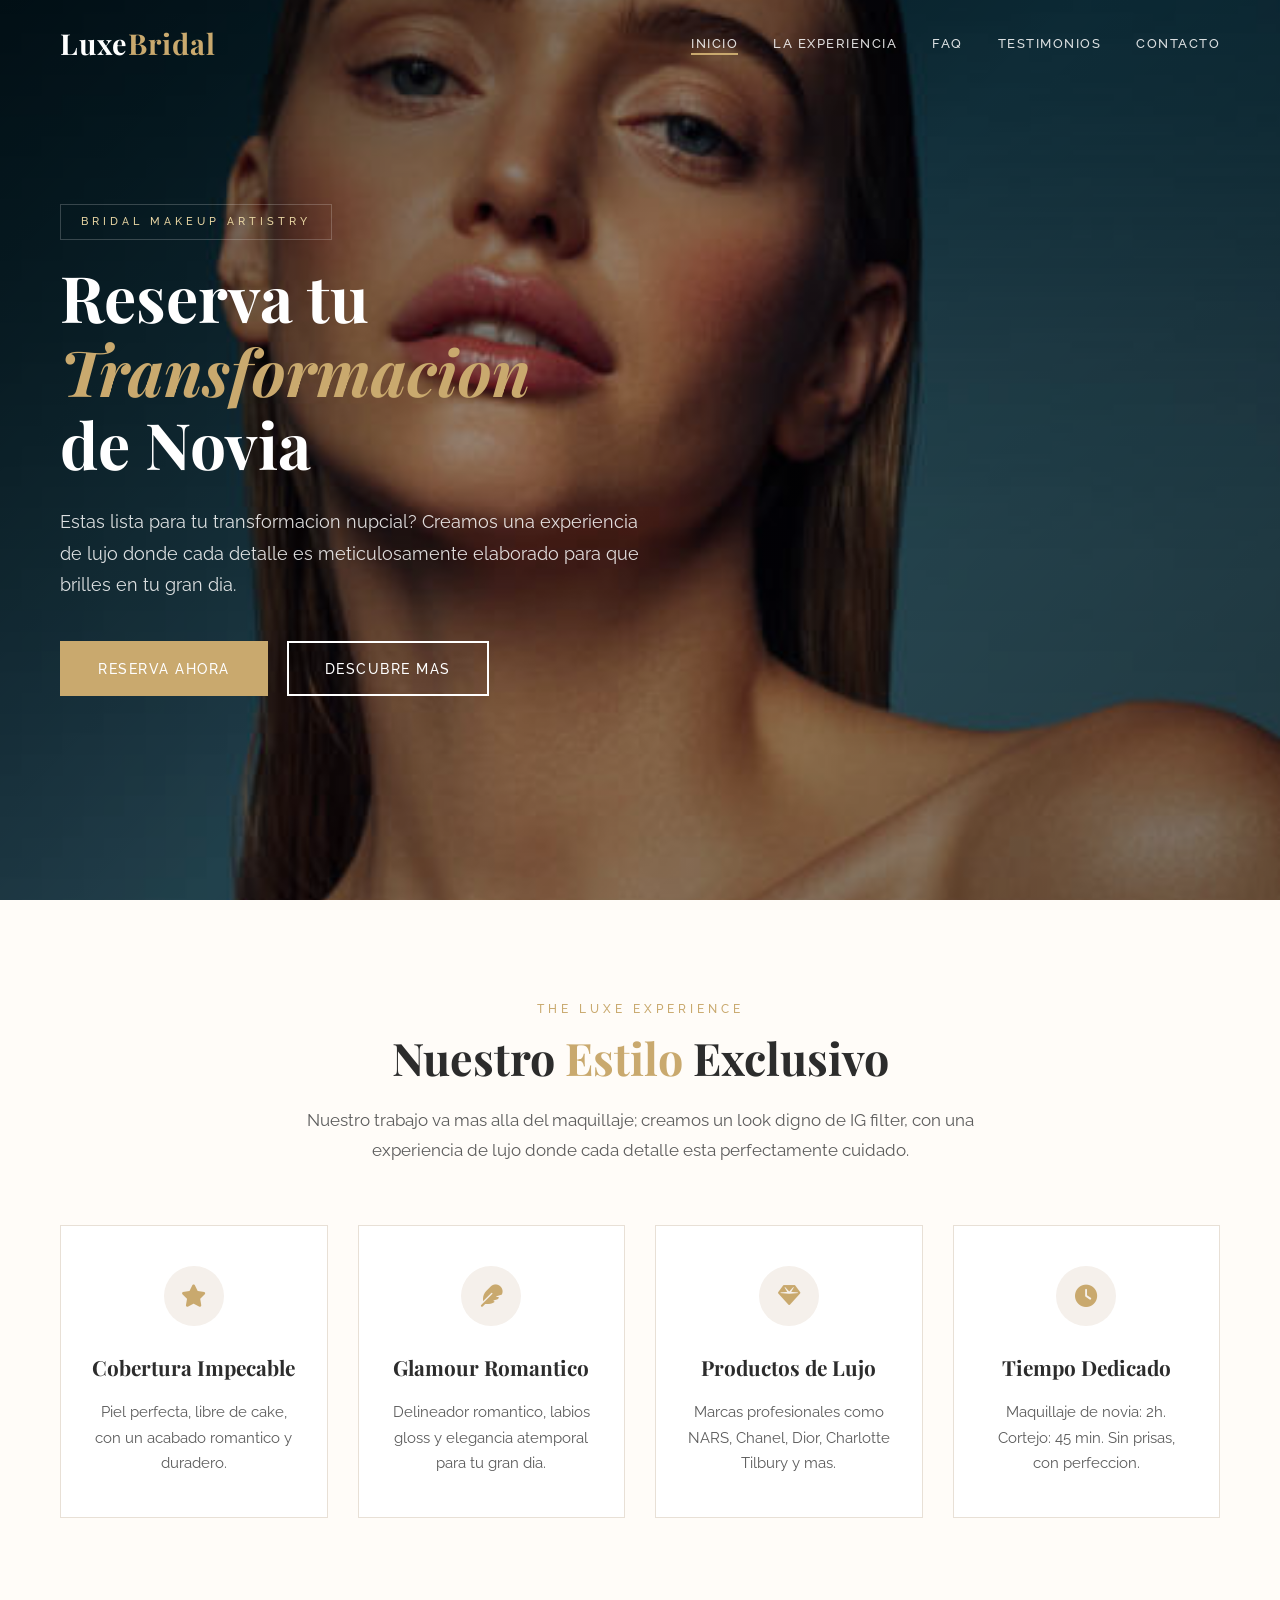
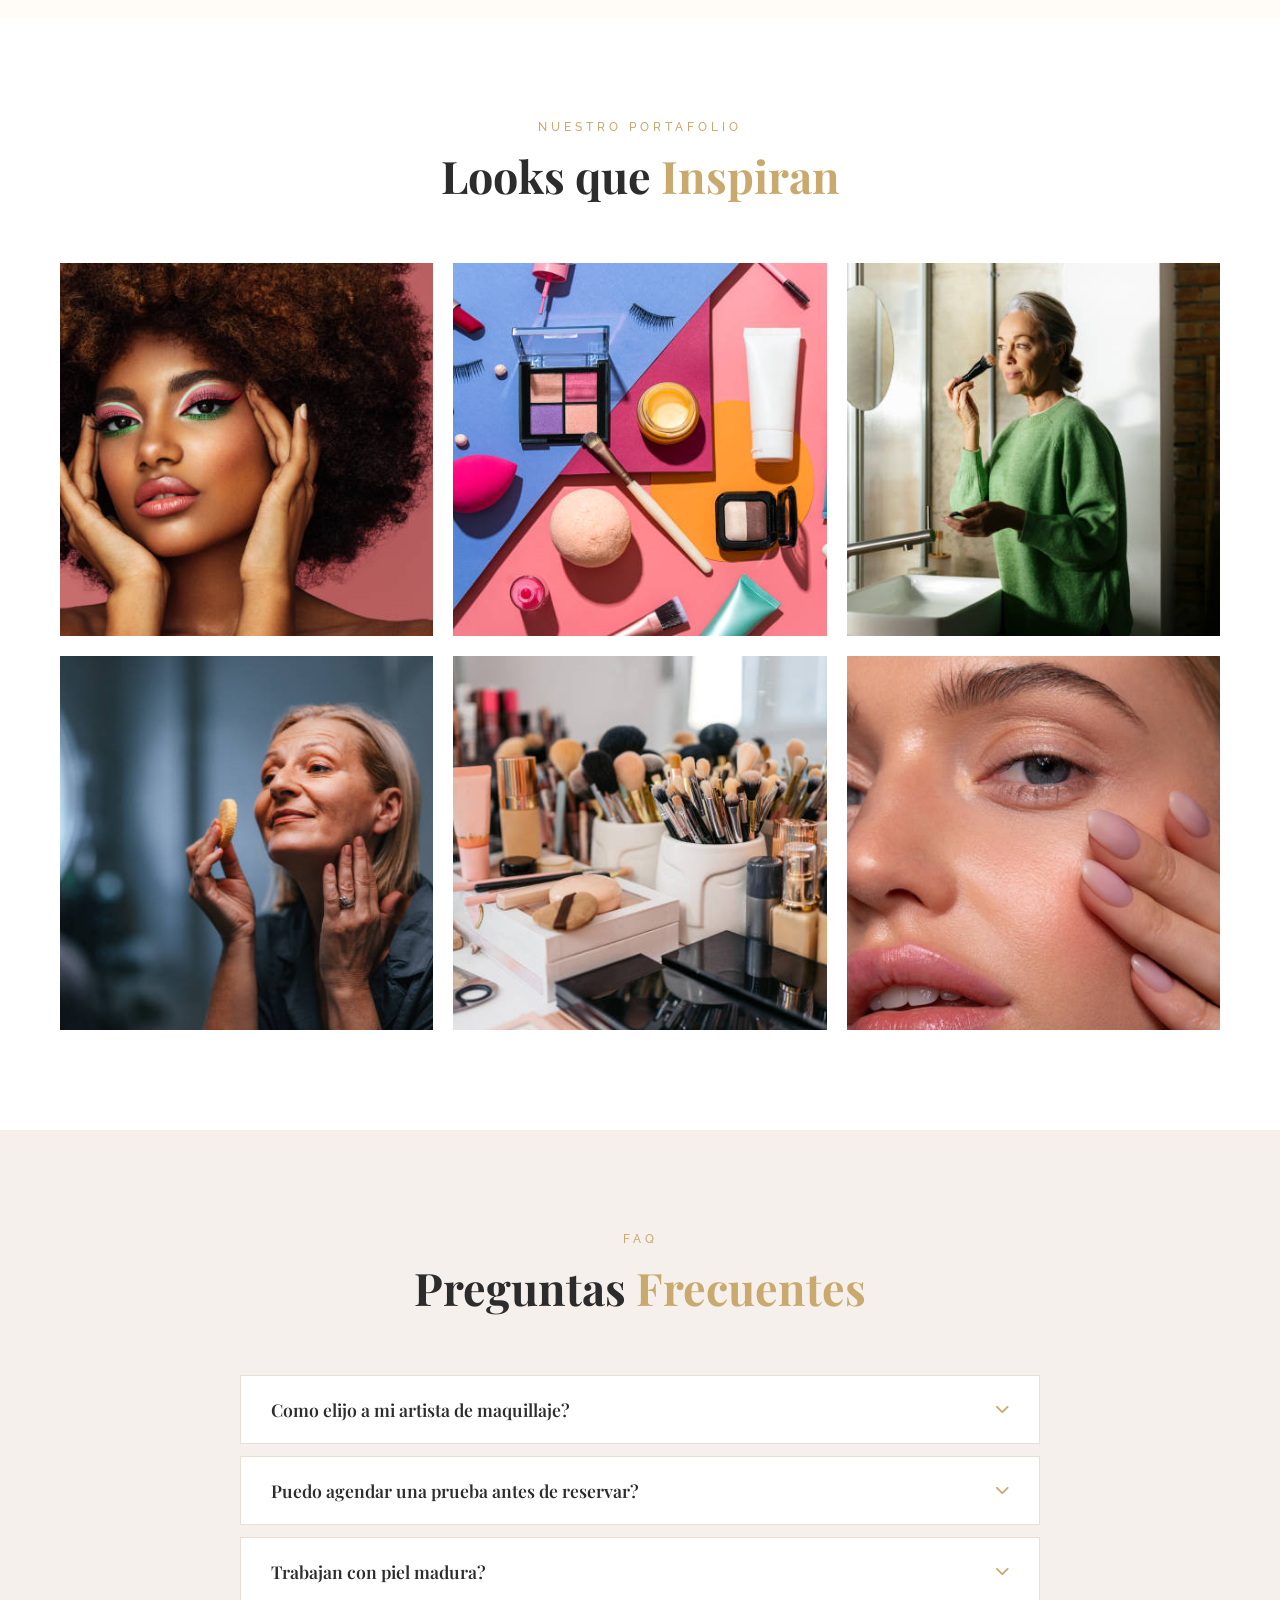
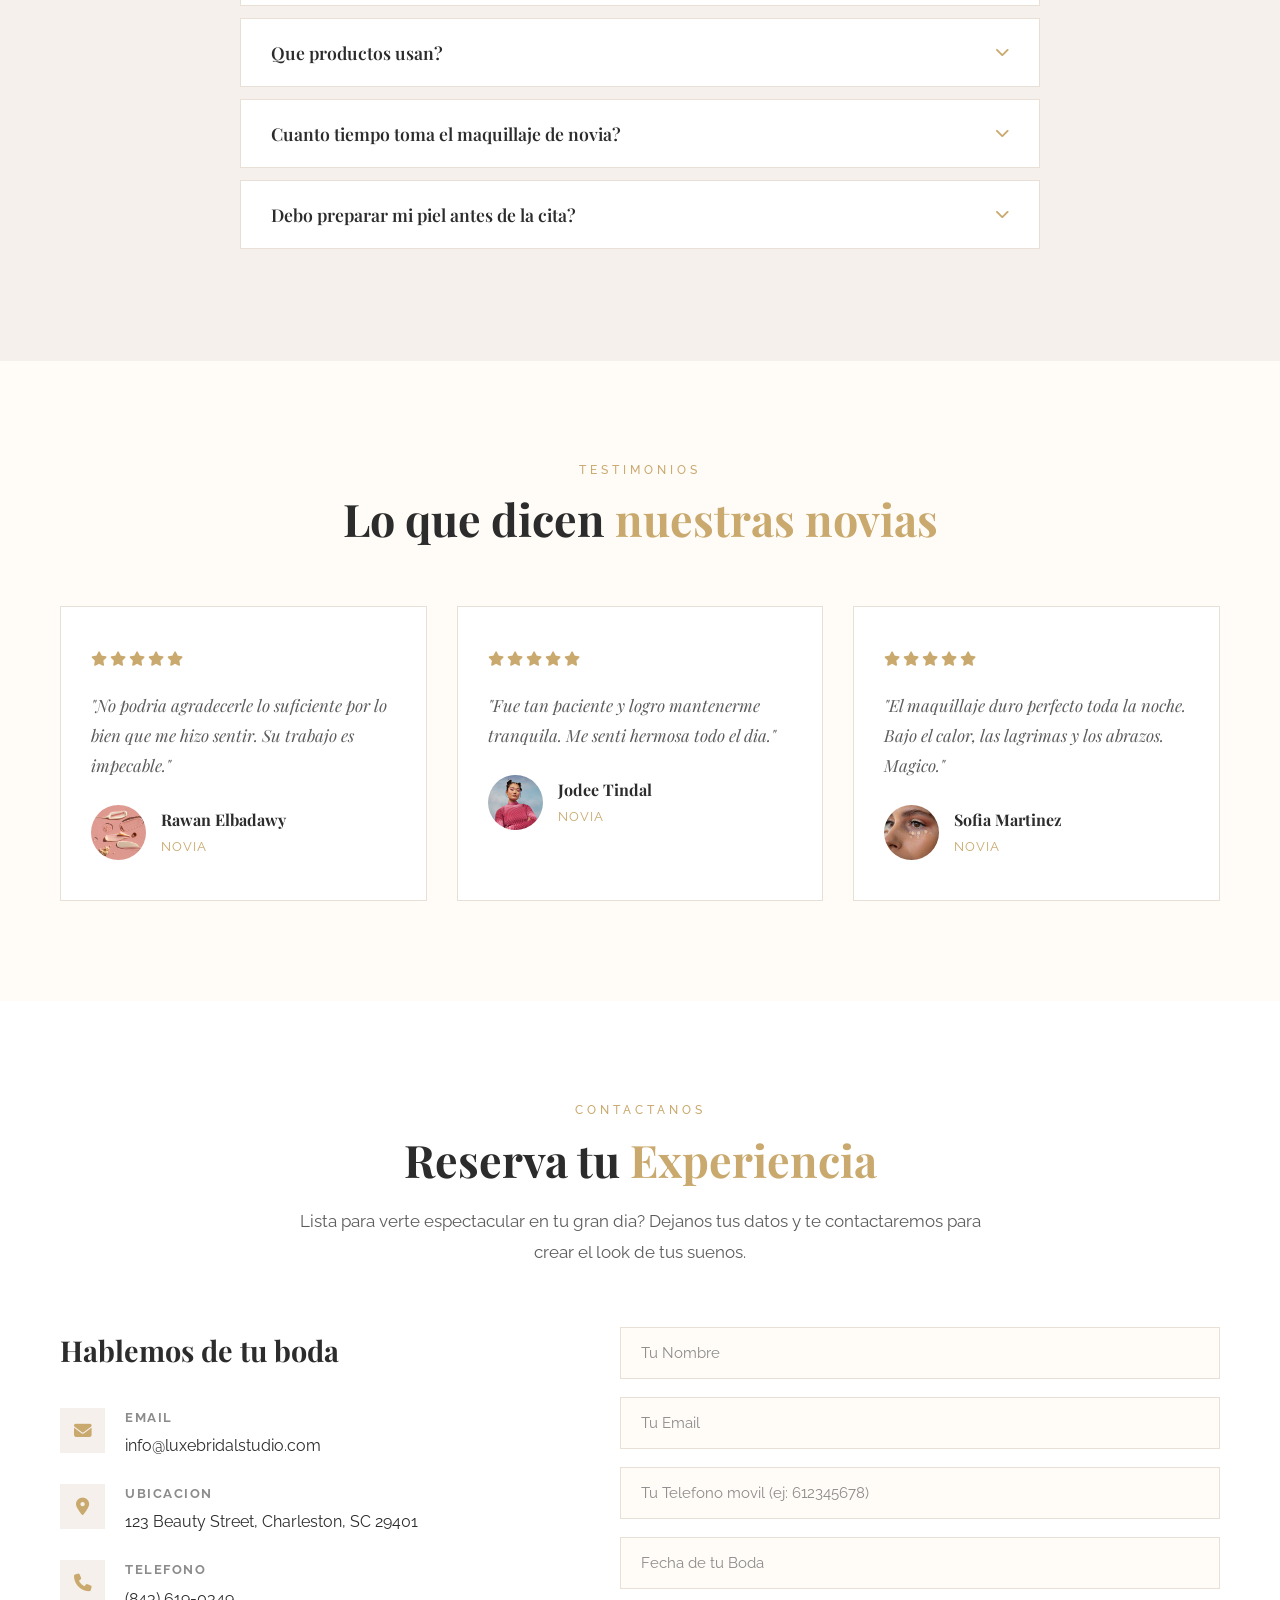
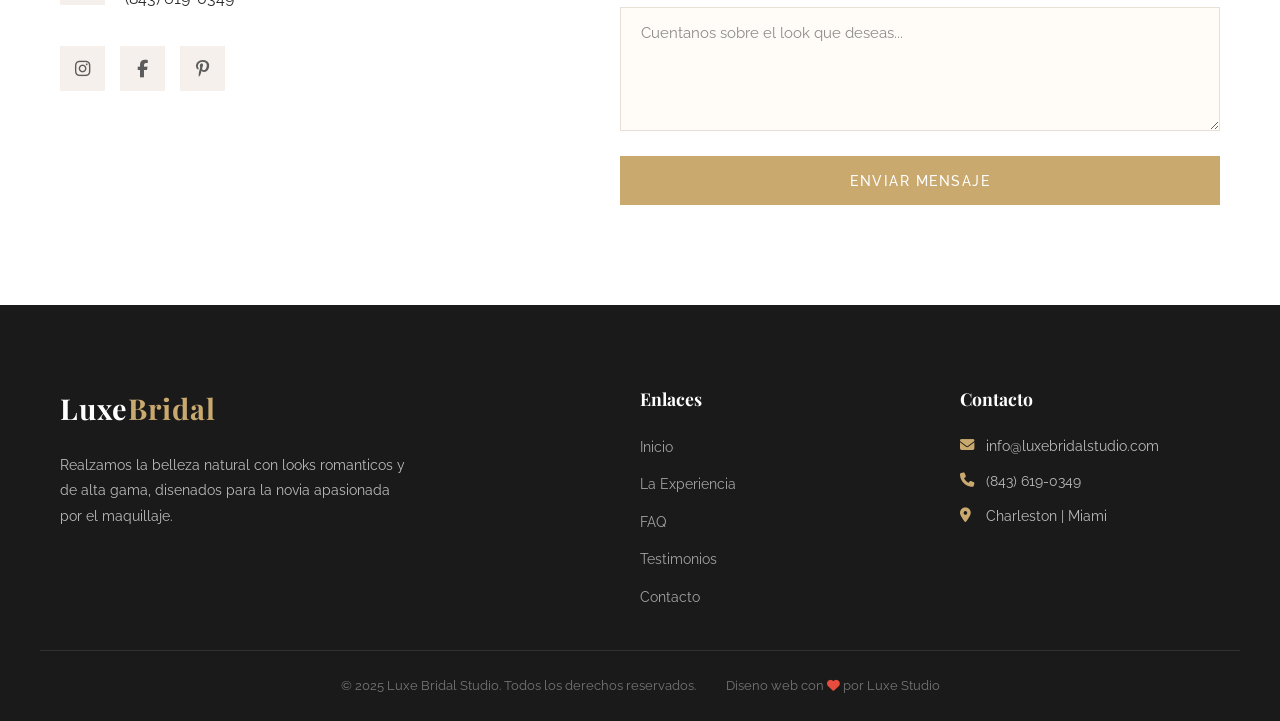
==== index.html @ 91d89402 "First mockup" ====
<!DOCTYPE html>
<html lang="es">
<head>
<meta charset="UTF-8">
<meta name="viewport" content="width=device-width, initial-scale=1.0">
<title>Luxe Bridal Studio - Book Me</title>
<link rel="stylesheet" href="css/styles.css">
<link rel="preconnect" href="https://fonts.googleapis.com">
<link rel="preconnect" href="https://fonts.gstatic.com" crossorigin>
<link href="https://fonts.googleapis.com/css2?family=Playfair+Display:ital,wght@0,400;0,600;0,700;1,400&family=Raleway:wght@300;400;500;600&display=swap" rel="stylesheet">
<link rel="stylesheet" href="https://cdnjs.cloudflare.com/ajax/libs/font-awesome/6.5.0/css/all.min.css">
</head>
<body>

<!-- HEADER -->
<header class="header" id="header">
<div class="container header__container">
<a href="#" class="header__logo">Luxe<span>Bridal</span></a>
<nav class="header__nav" id="nav-menu">
<ul class="header__list">
<li><a href="#home" class="header__link">Inicio</a></li>
<li><a href="#experience" class="header__link">La Experiencia</a></li>
<li><a href="#faq" class="header__link">FAQ</a></li>
<li><a href="#testimonials" class="header__link">Testimonios</a></li>
<li><a href="#contact" class="header__link">Contacto</a></li>
</ul>
</nav>
<button class="header__toggle" id="nav-toggle" aria-label="Menu"><i class="fas fa-bars"></i></button>
</div>
</header>

<!-- HERO -->
<section class="hero" id="home">
<div class="hero__overlay"></div>
<div class="hero__bg">
<img src="Dummy%20Pictures/gettyimages-2150308249-612x612.jpg" alt="Bridal makeup">
</div>
<div class="container hero__container">
<div class="hero__content">
<span class="hero__tag">Bridal Makeup Artistry</span>
<h1 class="hero__title">Reserva tu <span class="gold">Transformacion</span> <br>de Novia</h1>
<p class="hero__desc">
Estas lista para tu transformacion nupcial? Creamos una experiencia de lujo
donde cada detalle es meticulosamente elaborado para que brilles en tu gran dia.
</p>
<a href="#contact" class="btn btn--primary">Reserva Ahora</a>
<a href="#experience" class="btn btn--outline">Descubre Mas</a>
</div>
</div>
</section>

<!-- EXPERIENCE -->
<section class="experience section" id="experience">
<div class="container">
<div class="section__header">
<span class="section__subtitle">The Luxe Experience</span>
<h2 class="section__title">Nuestro <span class="gold">Estilo</span> Exclusivo</h2>
<p class="section__desc">Nuestro trabajo va mas alla del maquillaje; creamos un look digno de IG filter, con una experiencia de lujo donde cada detalle esta perfectamente cuidado.</p>
</div>
<div class="experience__grid">
<div class="experience__card">
<div class="experience__icon"><i class="fas fa-star"></i></div>
<h3>Cobertura Impecable</h3>
<p>Piel perfecta, libre de cake, con un acabado romantico y duradero.</p>
</div>
<div class="experience__card">
<div class="experience__icon"><i class="fas fa-feather"></i></div>
<h3>Glamour Romantico</h3>
<p>Delineador romantico, labios gloss y elegancia atemporal para tu gran dia.</p>
</div>
<div class="experience__card">
<div class="experience__icon"><i class="fas fa-gem"></i></div>
<h3>Productos de Lujo</h3>
<p>Marcas profesionales como NARS, Chanel, Dior, Charlotte Tilbury y mas.</p>
</div>
<div class="experience__card">
<div class="experience__icon"><i class="fas fa-clock"></i></div>
<h3>Tiempo Dedicado</h3>
<p>Maquillaje de novia: 2h. Cortejo: 45 min. Sin prisas, con perfeccion.</p>
</div>
</div>
</div>
</section>

<!-- GALLERY -->
<section class="gallery section">
<div class="container">
<div class="section__header">
<span class="section__subtitle">Nuestro Portafolio</span>
<h2 class="section__title">Looks que <span class="gold">Inspiran</span></h2>
</div>
<div class="gallery__grid">
<div class="gallery__item"><img src="Dummy%20Pictures/gettyimages-1331637318-612x612.jpg" alt="Bridal 1"></div>
<div class="gallery__item"><img src="Dummy%20Pictures/gettyimages-1461330379-612x612.jpg" alt="Bridal 2"></div>
<div class="gallery__item"><img src="Dummy%20Pictures/gettyimages-1471931416-612x612.jpg" alt="Bridal 3"></div>
<div class="gallery__item"><img src="Dummy%20Pictures/gettyimages-2080405900-612x612.jpg" alt="Bridal 4"></div>
<div class="gallery__item"><img src="Dummy%20Pictures/gettyimages-2155031694-612x612.jpg" alt="Bridal 5"></div>
<div class="gallery__item"><img src="Dummy%20Pictures/gettyimages-2170497012-612x612.jpg" alt="Bridal 6"></div>
</div>
</div>
</section>

<!-- FAQ -->
<section class="faq section" id="faq">
<div class="container">
<div class="section__header">
<span class="section__subtitle">FAQ</span>
<h2 class="section__title">Preguntas <span class="gold">Frecuentes</span></h2>
</div>
<div class="faq__container">
<div class="faq__item">
<button class="faq__question"><span>Como elijo a mi artista de maquillaje?</span><i class="fas fa-chevron-down"></i></button>
<div class="faq__answer"><p>Puedes seleccionar a un artista especifico con un costo adicional de $150. Normalmente asignamos al artista ideal segun tus fotos de inspiracion y disponibilidad.</p></div>
</div>
<div class="faq__item">
<button class="faq__question"><span>Puedo agendar una prueba antes de reservar?</span><i class="fas fa-chevron-down"></i></button>
<div class="faq__answer"><p>Te recomendamos explorar nuestro portafolio, Instagram y resenas para asegurarte de que somos el equipo ideal para ti.</p></div>
</div>
<div class="faq__item">
<button class="faq__question"><span>Trabajan con piel madura?</span><i class="fas fa-chevron-down"></i></button>
<div class="faq__answer"><p>Si! Todos nuestros artistas estan entrenados para trabajar con piel madura, usando productos y tecnicas que crean un look hidratado, natural y rejuvenecedor.</p></div>
</div>
<div class="faq__item">
<button class="faq__question"><span>Que productos usan?</span><i class="fas fa-chevron-down"></i></button>
<div class="faq__answer"><p>Usamos marcas de lujo como NARS, Chanel, Dior, Charlotte Tilbury, Gucci Beauty, Fenty Beauty y mas.</p></div>
</div>
<div class="faq__item">
<button class="faq__question"><span>Cuanto tiempo toma el maquillaje de novia?</span><i class="fas fa-chevron-down"></i></button>
<div class="faq__answer"><p>Maquillaje de novia: 2h. Cortejo: 45 min. Peinado de novia: 1.5 a 2h. Peinado de cortejo: 45 min.</p></div>
</div>
<div class="faq__item">
<button class="faq__question"><span>Debo preparar mi piel antes de la cita?</span><i class="fas fa-chevron-down"></i></button>
<div class="faq__answer"><p>Si, la preparacion es esencial. Te damos instrucciones detalladas para que tu piel luzca radiante.</p></div>
</div>
</div>
</div>
</section>

<!-- TESTIMONIALS -->
<section class="testimonials section" id="testimonials">
<div class="container">
<div class="section__header">
<span class="section__subtitle">Testimonios</span>
<h2 class="section__title">Lo que dicen <span class="gold">nuestras novias</span></h2>
</div>
<div class="testimonials__grid">
<div class="testimonial__card">
<div class="testimonial__stars"><i class="fas fa-star"></i><i class="fas fa-star"></i><i class="fas fa-star"></i><i class="fas fa-star"></i><i class="fas fa-star"></i></div>
<p class="testimonial__text">"No podria agradecerle lo suficiente por lo bien que me hizo sentir. Su trabajo es impecable."</p>
<div class="testimonial__author">
<img src="Dummy%20Pictures/gettyimages-1301487903-612x612.jpg" alt="Rawan">
<div><h4>Rawan Elbadawy</h4><span>Novia</span></div>
</div>
</div>
<div class="testimonial__card">
<div class="testimonial__stars"><i class="fas fa-star"></i><i class="fas fa-star"></i><i class="fas fa-star"></i><i class="fas fa-star"></i><i class="fas fa-star"></i></div>
<p class="testimonial__text">"Fue tan paciente y logro mantenerme tranquila. Me senti hermosa todo el dia."</p>
<div class="testimonial__author">
<img src="Dummy%20Pictures/gettyimages-1823930646-612x612.jpg" alt="Jodee">
<div><h4>Jodee Tindal</h4><span>Novia</span></div>
</div>
</div>
<div class="testimonial__card">
<div class="testimonial__stars"><i class="fas fa-star"></i><i class="fas fa-star"></i><i class="fas fa-star"></i><i class="fas fa-star"></i><i class="fas fa-star"></i></div>
<p class="testimonial__text">"El maquillaje duro perfecto toda la noche. Bajo el calor, las lagrimas y los abrazos. Magico."</p>
<div class="testimonial__author">
<img src="Dummy%20Pictures/gettyimages-1206721088-612x612.jpg" alt="Sofia">
<div><h4>Sofia Martinez</h4><span>Novia</span></div>
</div>
</div>
</div>
</div>
</section>

<!-- CONTACT -->
<section class="contact section" id="contact">
<div class="container">
<div class="section__header">
<span class="section__subtitle">Contactanos</span>
<h2 class="section__title">Reserva tu <span class="gold">Experiencia</span></h2>
<p class="section__desc">Lista para verte espectacular en tu gran dia? Dejanos tus datos y te contactaremos para crear el look de tus suenos.</p>
</div>
<div class="contact__wrapper">
<div class="contact__info">
<h3>Hablemos de tu boda</h3>
<div class="contact__item">
<i class="fas fa-envelope"></i>
<div><strong>Email</strong><p>info@luxebridalstudio.com</p></div>
</div>
<div class="contact__item">
<i class="fas fa-map-marker-alt"></i>
<div><strong>Ubicacion</strong><p>123 Beauty Street, Charleston, SC 29401</p></div>
</div>
<div class="contact__item">
<i class="fas fa-phone"></i>
<div><strong>Telefono</strong><p>(843) 619-0349</p></div>
</div>
<div class="contact__social">
<a href="#" aria-label="Instagram"><i class="fab fa-instagram"></i></a>
<a href="#" aria-label="Facebook"><i class="fab fa-facebook-f"></i></a>
<a href="#" aria-label="Pinterest"><i class="fab fa-pinterest-p"></i></a>
</div>
</div>
<form class="contact__form" id="contactForm" action="#" method="POST" novalidate>
<div id="formErrors" class="form__errors" style="display:none;"></div>
<div class="form__group">
<input type="text" name="name" id="name" placeholder="Tu Nombre" required>
</div>
<div class="form__group">
<input type="email" name="email" id="email" placeholder="Tu Email" required>
</div>
<div class="form__group">
<input type="tel" name="phone" id="phone" placeholder="Tu Telefono movil (ej: 612345678)" required>
</div>
<div class="form__group">
<input type="text" name="wedding_date" id="wedding_date" placeholder="Fecha de tu Boda" onfocus="(this.type='date')">
</div>
<div class="form__group">
<textarea name="message" id="message" placeholder="Cuentanos sobre el look que deseas..." rows="5" required></textarea>
</div>
<button type="submit" class="btn btn--primary btn--full">Enviar Mensaje</button>
</form>
<div id="formSuccess" class="form__success" style="display:none;">
<i class="fas fa-check-circle"></i>
<h3>Mensaje Enviado!</h3>
<p>Gracias por contactarnos. Te responderemos a la brevedad.</p>
</div>
</div>
</div>
</section>

<!-- FOOTER -->
<footer class="footer">
<div class="container footer__container">
<div class="footer__brand">
<a href="#" class="header__logo">Luxe<span>Bridal</span></a>
<p>Realzamos la belleza natural con looks romanticos y de alta gama, disenados para la novia apasionada por el maquillaje.</p>
</div>
<div class="footer__links">
<h4>Enlaces</h4>
<ul>
<li><a href="#home">Inicio</a></li>
<li><a href="#experience">La Experiencia</a></li>
<li><a href="#faq">FAQ</a></li>
<li><a href="#testimonials">Testimonios</a></li>
<li><a href="#contact">Contacto</a></li>
</ul>
</div>
<div class="footer__contact">
<h4>Contacto</h4>
<p><i class="fas fa-envelope"></i> info@luxebridalstudio.com</p>
<p><i class="fas fa-phone"></i> (843) 619-0349</p>
<p><i class="fas fa-map-marker-alt"></i> Charleston | Miami</p>
</div>
</div>
<div class="footer__bottom">
<p>&copy; 2025 Luxe Bridal Studio. Todos los derechos reservados.</p>
<p>Diseno web con <i class="fas fa-heart"></i> por Luxe Studio</p>
</div>
</footer>

<script src="js/config.js"></script>
<script src="js/script.js"></script>
</body>
</html>
---- css/styles.css ----
/* LUXE BRIDAL STUDIO - Book Me Page */

/* === RESET & BASE === */
*, *::before, *::after { margin:0; padding:0; box-sizing:border-box; }

:root {
  --gold: #C9A96E;
  --gold-light: #E8D5A3;
  --gold-dark: #A8853E;
  --cream: #FFFCF8;
  --beige: #F5F0EB;
  --beige-dark: #E8E0D6;
  --text-dark: #2C2C2C;
  --text-medium: #5C5C5C;
  --text-light: #8C8C8C;
  --white: #FFFFFF;
  --black: #1A1A1A;
  --font-serif: 'Playfair Display', Georgia, serif;
  --font-sans: 'Raleway', Arial, sans-serif;
  --section-padding: 100px 0;
  --container-max: 1200px;
  --container-padding: 0 20px;
  --transition: 0.3s ease-in-out;
}

html { scroll-behavior: smooth; }
body { font-family: var(--font-sans); color: var(--text-dark); background: var(--cream); line-height: 1.6; overflow-x: hidden; }
img { max-width:100%; height:auto; display:block; }
a { text-decoration:none; color:inherit; transition: var(--transition); }
ul { list-style:none; }
.container { max-width:var(--container-max); margin:0 auto; padding:var(--container-padding); }
.gold { color: var(--gold); }

/* === BUTTONS === */
.btn { display:inline-block; padding:14px 36px; font-family:var(--font-sans); font-size:0.9rem; font-weight:500; letter-spacing:1.5px; text-transform:uppercase; border-radius:0; cursor:pointer; transition:var(--transition); border:2px solid transparent; }
.btn--primary { background:var(--gold); color:var(--white); border-color:var(--gold); }
.btn--primary:hover { background:var(--gold-dark); border-color:var(--gold-dark); }
.btn--outline { background:transparent; color:var(--white); border-color:var(--white); }
.btn--outline:hover { background:var(--white); color:var(--text-dark); }
.btn--full { width:100%; text-align:center; }

/* === SECTION HEADERS === */
.section { padding:var(--section-padding); }
.section__header { text-align:center; max-width:700px; margin:0 auto 60px; }
.section__subtitle { display:block; font-family:var(--font-sans); font-size:0.75rem; font-weight:500; letter-spacing:4px; text-transform:uppercase; color:var(--gold); margin-bottom:12px; }
.section__title { font-family:var(--font-serif); font-size:2.8rem; font-weight:700; color:var(--text-dark); line-height:1.2; margin-bottom:20px; }
.section__desc { font-size:1.05rem; color:var(--text-medium); line-height:1.8; }

/* === HEADER === */
.header { position:fixed; top:0; left:0; width:100%; z-index:1000; background:transparent; transition:var(--transition); padding:20px 0; }
.header.scrolled { background:var(--white); box-shadow:0 2px 20px rgba(0,0,0,0.08); padding:12px 0; }
.header.scrolled .header__logo { color:var(--text-dark); }
.header.scrolled .header__link { color:var(--text-medium); }
.header.scrolled .header__link:hover { color:var(--gold); }
.header__container { display:flex; justify-content:space-between; align-items:center; }
.header__logo { font-family:var(--font-serif); font-size:1.8rem; font-weight:700; color:var(--white); letter-spacing:1px; }
.header__logo span { color:var(--gold); }
.header__list { display:flex; gap:35px; }
.header__link { font-family:var(--font-sans); font-size:0.8rem; font-weight:500; letter-spacing:1.5px; text-transform:uppercase; color:rgba(255,255,255,0.85); position:relative; padding-bottom:4px; }
.header__link::after { content:''; position:absolute; bottom:0; left:0; width:0; height:2px; background:var(--gold); transition:var(--transition); }
.header__link:hover::after, .header__link.active::after { width:100%; }
.header__link:hover { color:var(--gold-light); }
.header__toggle { display:none; background:none; border:none; color:var(--white); font-size:1.5rem; cursor:pointer; }
.scrolled .header__toggle { color:var(--text-dark); }

/* === HERO === */
.hero { position:relative; height:100vh; min-height:700px; display:flex; align-items:center; overflow:hidden; }
.hero__bg { position:absolute; top:0; left:0; width:100%; height:100%; }
.hero__bg img { width:100%; height:100%; object-fit:cover; object-position:center; }
.hero__overlay { position:absolute; top:0; left:0; width:100%; height:100%; background:linear-gradient(135deg,rgba(0,0,0,0.65) 0%,rgba(0,0,0,0.3) 50%,rgba(0,0,0,0.5) 100%); z-index:1; }
.hero__container { position:relative; z-index:2; width:100%; }
.hero__content { max-width:700px; }
.hero__tag { display:inline-block; font-family:var(--font-sans); font-size:0.7rem; font-weight:500; letter-spacing:4px; text-transform:uppercase; color:var(--gold-light); margin-bottom:20px; padding:8px 20px; border:1px solid rgba(255,255,255,0.2); }
.hero__title { font-family:var(--font-serif); font-size:4rem; font-weight:700; color:var(--white); line-height:1.15; margin-bottom:25px; }
.hero__title span { font-style:italic; }
.hero__desc { font-size:1.1rem; color:rgba(255,255,255,0.85); line-height:1.8; margin-bottom:40px; max-width:580px; }
.hero__content .btn--primary { margin-right:15px; }

/* === EXPERIENCE === */
.experience { background:var(--cream); }
.experience__grid { display:grid; grid-template-columns:repeat(4,1fr); gap:30px; }
.experience__card { background:var(--white); padding:40px 30px; text-align:center; border:1px solid var(--beige-dark); transition:var(--transition); }
.experience__card:hover { transform:translateY(-8px); box-shadow:0 20px 40px rgba(0,0,0,0.05); border-color:var(--gold-light); }
.experience__icon { width:60px; height:60px; margin:0 auto 25px; display:flex; align-items:center; justify-content:center; background:var(--beige); border-radius:50%; font-size:1.4rem; color:var(--gold); }
.experience__card h3 { font-family:var(--font-serif); font-size:1.3rem; margin-bottom:15px; }
.experience__card p { font-size:0.95rem; color:var(--text-medium); line-height:1.7; }

/* === GALLERY === */
.gallery { background:var(--white); }
.gallery__grid { display:grid; grid-template-columns:repeat(3,1fr); gap:20px; }
.gallery__item { overflow:hidden; aspect-ratio:1/1; }
.gallery__item img { width:100%; height:100%; object-fit:cover; transition:transform 0.5s ease; }
.gallery__item:hover img { transform:scale(1.08); }

/* === FAQ === */
.faq { background:var(--beige); }
.faq__container { max-width:800px; margin:0 auto; }
.faq__item { background:var(--white); margin-bottom:12px; border:1px solid var(--beige-dark); }
.faq__question { width:100%; display:flex; justify-content:space-between; align-items:center; padding:22px 30px; background:none; border:none; cursor:pointer; font-family:var(--font-serif); font-size:1.1rem; font-weight:600; color:var(--text-dark); text-align:left; transition:var(--transition); }
.faq__question i { font-size:0.9rem; color:var(--gold); transition:transform 0.3s ease; }
.faq__question.active i { transform:rotate(180deg); }
.faq__question:hover { color:var(--gold); }
.faq__answer { max-height:0; overflow:hidden; transition:max-height 0.4s ease, padding 0.4s ease; padding:0 30px; }
.faq__answer.open { max-height:300px; padding:0 30px 22px; }
.faq__answer p { color:var(--text-medium); line-height:1.8; font-size:0.95rem; }

/* === TESTIMONIALS === */
.testimonials { background:var(--cream); }
.testimonials__grid { display:grid; grid-template-columns:repeat(3,1fr); gap:30px; }
.testimonial__card { background:var(--white); padding:40px 30px; border:1px solid var(--beige-dark); }
.testimonial__stars { color:var(--gold); font-size:0.9rem; margin-bottom:20px; letter-spacing:3px; }
.testimonial__text { font-family:var(--font-serif); font-style:italic; font-size:1.05rem; color:var(--text-medium); line-height:1.8; margin-bottom:25px; }
.testimonial__author { display:flex; align-items:center; gap:15px; }
.testimonial__author img { width:55px; height:55px; border-radius:50%; object-fit:cover; }
.testimonial__author h4 { font-family:var(--font-serif); font-size:1rem; }
.testimonial__author span { font-size:0.8rem; color:var(--gold); text-transform:uppercase; letter-spacing:1px; }

/* === CONTACT === */
.contact { background:var(--white); }
.contact__wrapper { display:grid; grid-template-columns:1fr 1.2fr; gap:60px; align-items:start; }
.contact__info h3 { font-family:var(--font-serif); font-size:1.8rem; margin-bottom:35px; }
.contact__item { display:flex; gap:20px; margin-bottom:25px; }
.contact__item i { width:45px; height:45px; display:flex; align-items:center; justify-content:center; background:var(--beige); color:var(--gold); font-size:1.1rem; flex-shrink:0; }
.contact__item strong { display:block; font-family:var(--font-sans); font-size:0.8rem; text-transform:uppercase; letter-spacing:1.5px; color:var(--text-light); margin-bottom:5px; }
.contact__item p { font-size:1rem; color:var(--text-dark); }
.contact__social { display:flex; gap:15px; margin-top:35px; }
.contact__social a { width:45px; height:45px; display:flex; align-items:center; justify-content:center; background:var(--beige); color:var(--text-medium); font-size:1.1rem; transition:var(--transition); }
.contact__social a:hover { background:var(--gold); color:var(--white); }
.contact__form { display:flex; flex-direction:column; gap:18px; }
.form__group input, .form__group textarea { width:100%; padding:16px 20px; font-family:var(--font-sans); font-size:0.95rem; color:var(--text-dark); background:var(--cream); border:1px solid var(--beige-dark); outline:none; transition:var(--transition); }
.form__group input:focus, .form__group textarea:focus { border-color:var(--gold); background:var(--white); }
.form__group input::placeholder, .form__group textarea::placeholder { color:var(--text-light); }
.form__group textarea { resize:vertical; min-height:120px; }

/* === FORM ERRORS === */
.form__errors { background:#fdf0f0; border:1px solid #e74c3c; padding:15px 20px; margin-bottom:10px; }
.form__errors ul { list-style:none; padding:0; margin:0; }
.form__errors li { color:#c0392b; font-size:0.85rem; padding:4px 0; line-height:1.5; }
.form__errors li::before { content:"\f06a"; font-family:"Font Awesome 6 Free"; font-weight:900; margin-right:10px; color:#e74c3c; }
.form__group input.error, .form__group textarea.error { border-color:#e74c3c; background:#fdf0f0; }
.form__group .field-error { color:#c0392b; font-size:0.8rem; margin-top:5px; display:block; }

.form__success { text-align:center; padding:60px 30px; background:var(--beige); display:none; }
.form__success i { font-size:3rem; color:var(--gold); margin-bottom:20px; }
.form__success h3 { font-family:var(--font-serif); font-size:1.8rem; margin-bottom:15px; }
.form__success p { color:var(--text-medium); }

/* === FOOTER === */
.footer { background:var(--black); color:rgba(255,255,255,0.7); padding:80px 0 0; }
.footer__container { display:grid; grid-template-columns:2fr 1fr 1fr; gap:60px; padding-bottom:40px; border-bottom:1px solid rgba(255,255,255,0.1); }
.footer__brand .header__logo { display:inline-block; margin-bottom:20px; color:var(--white); }
.footer__brand p { font-size:0.9rem; line-height:1.8; max-width:350px; }
.footer h4 { font-family:var(--font-serif); color:var(--white); font-size:1.1rem; margin-bottom:20px; }
.footer__links ul { display:flex; flex-direction:column; gap:12px; }
.footer__links a { font-size:0.9rem; color:rgba(255,255,255,0.6); }
.footer__links a:hover { color:var(--gold); }
.footer__contact p { font-size:0.9rem; margin-bottom:12px; display:flex; align-items:center; gap:10px; }
.footer__contact i { color:var(--gold); width:16px; }
.footer__bottom { padding:25px 0; text-align:center; display:flex; justify-content:center; gap:30px; flex-wrap:wrap; font-size:0.8rem; color:rgba(255,255,255,0.4); }
.footer__bottom i { color:#e74c3c; }

/* === RESPONSIVE === */
@media (max-width:992px) {
  .hero__title { font-size:3rem; }
  .section__title { font-size:2.2rem; }
  .experience__grid { grid-template-columns:repeat(2,1fr); }
  .gallery__grid { grid-template-columns:repeat(2,1fr); }
  .testimonials__grid { grid-template-columns:repeat(2,1fr); }
  .contact__wrapper { grid-template-columns:1fr; gap:40px; }
  .footer__container { grid-template-columns:1fr 1fr; gap:40px; }
}

@media (max-width:768px) {
  .header__nav { position:fixed; top:0; right:-100%; width:280px; height:100vh; background:var(--white); flex-direction:column; padding:80px 30px 30px; transition:0.4s ease; box-shadow:-5px 0 30px rgba(0,0,0,0.1); }
  .header__nav.show { right:0; }
  .header__list { flex-direction:column; gap:25px; }
  .header__link { color:var(--text-dark); font-size:0.9rem; }
  .header__toggle { display:block; }
  .hero { min-height:600px; }
  .hero__title { font-size:2.2rem; }
  .hero__desc { font-size:1rem; }
  .hero__content .btn--primary { margin-right:0; margin-bottom:15px; }
  .hero__content .btn { display:block; text-align:center; }
  .section { padding:60px 0; }
  .section__title { font-size:1.8rem; }
  .section__header { margin-bottom:40px; }
  .experience__grid { grid-template-columns:1fr; }
  .gallery__grid { grid-template-columns:1fr; gap:15px; }
  .testimonials__grid { grid-template-columns:1fr; }
  .faq__question { padding:18px 20px; font-size:1rem; }
  .faq__answer { padding:0 20px; }
  .faq__answer.open { padding:0 20px 18px; }
  .contact__wrapper { gap:30px; }
  .footer__container { grid-template-columns:1fr; gap:30px; text-align:center; }
  .footer__brand p { max-width:100%; }
  .footer__bottom { flex-direction:column; gap:5px; }
}

@media (max-width:480px) {
  .hero__title { font-size:1.8rem; }
  .hero__tag { font-size:0.6rem; padding:6px 14px; }
  .section__title { font-size:1.5rem; }
  .btn { padding:12px 28px; font-size:0.8rem; }
}
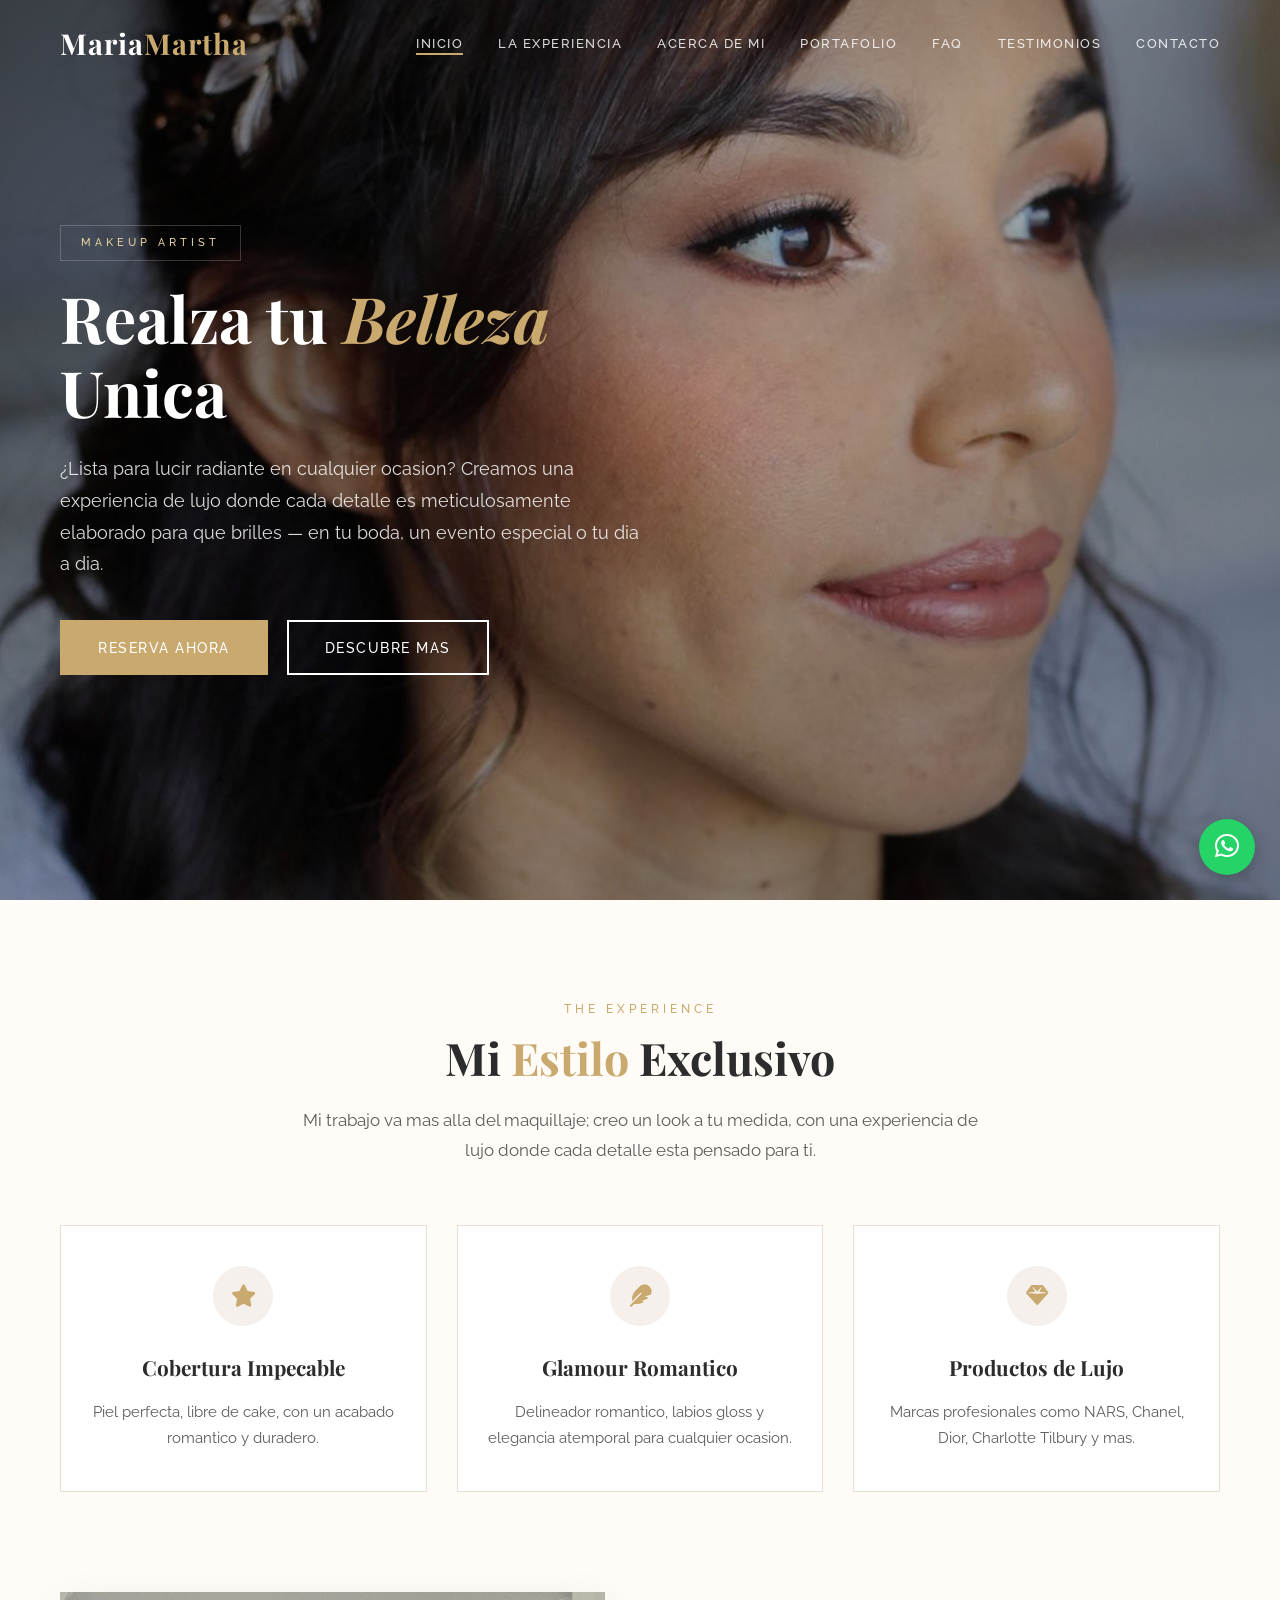
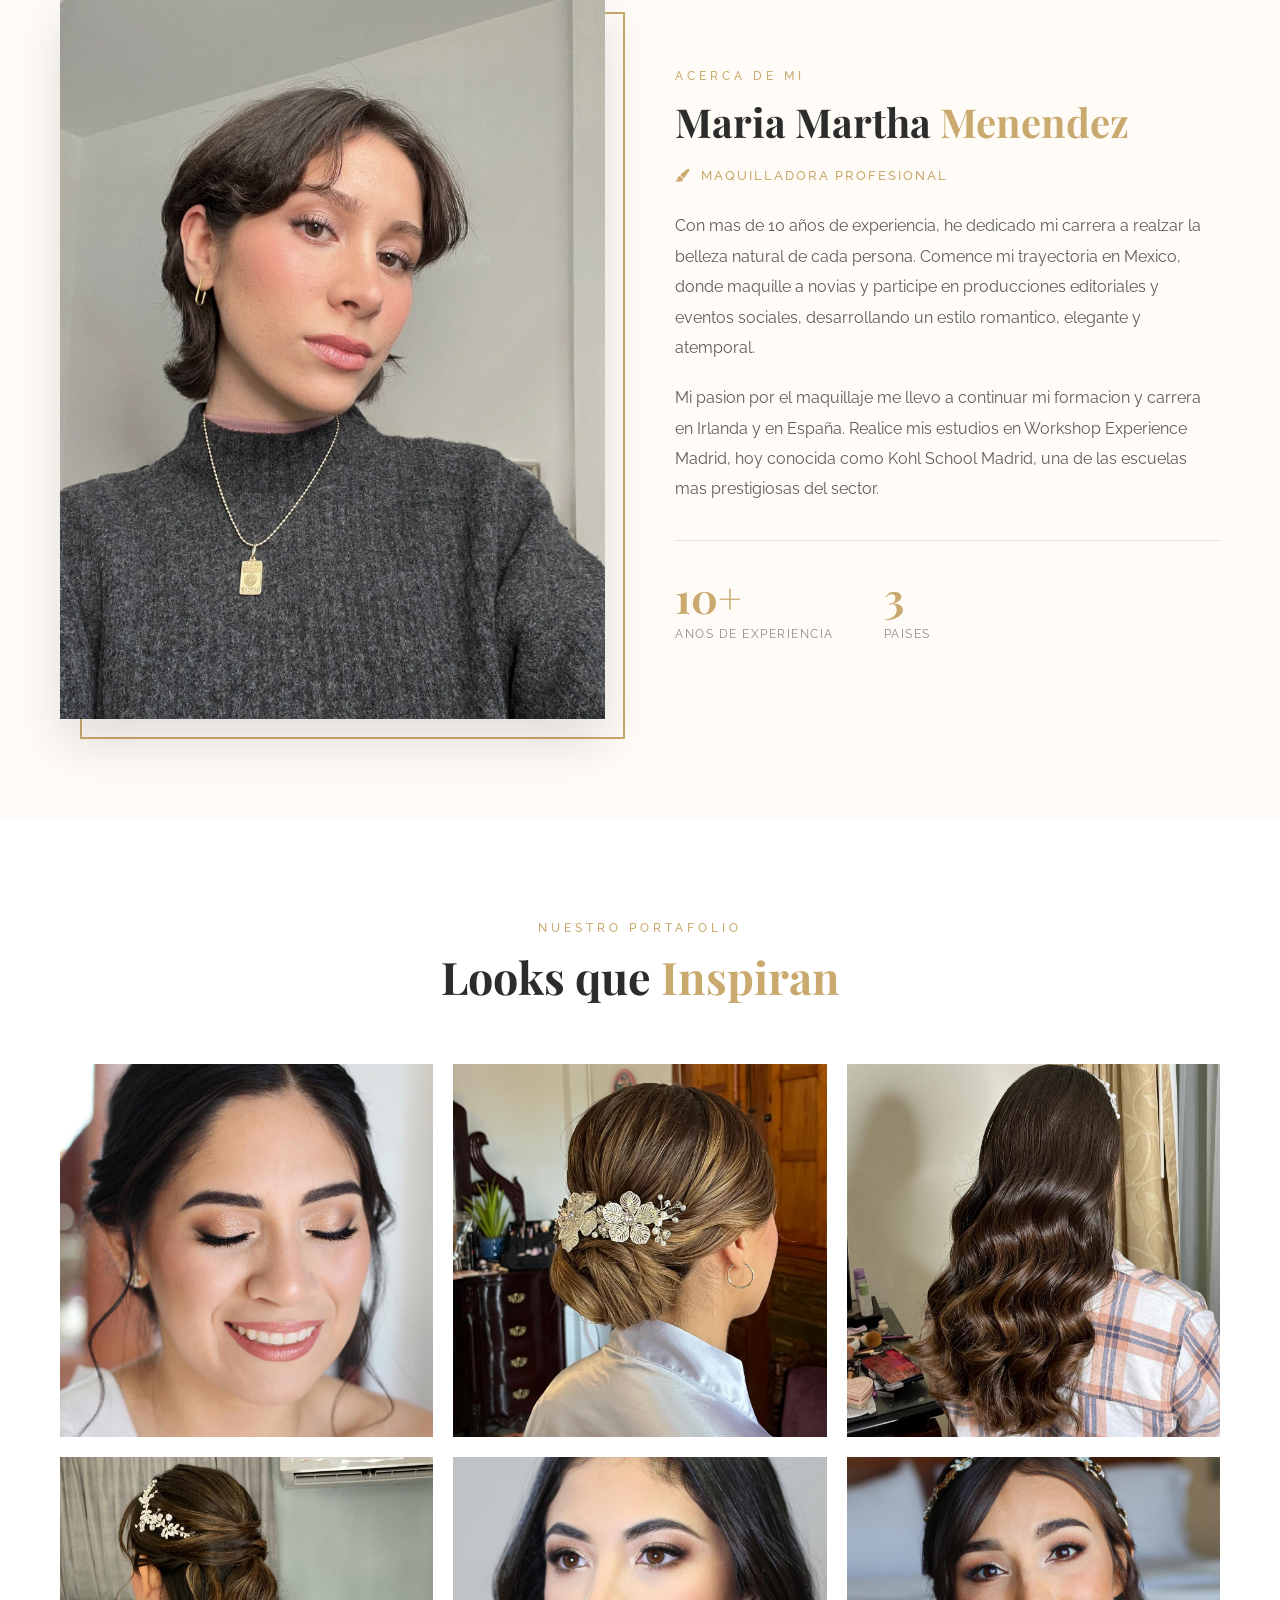
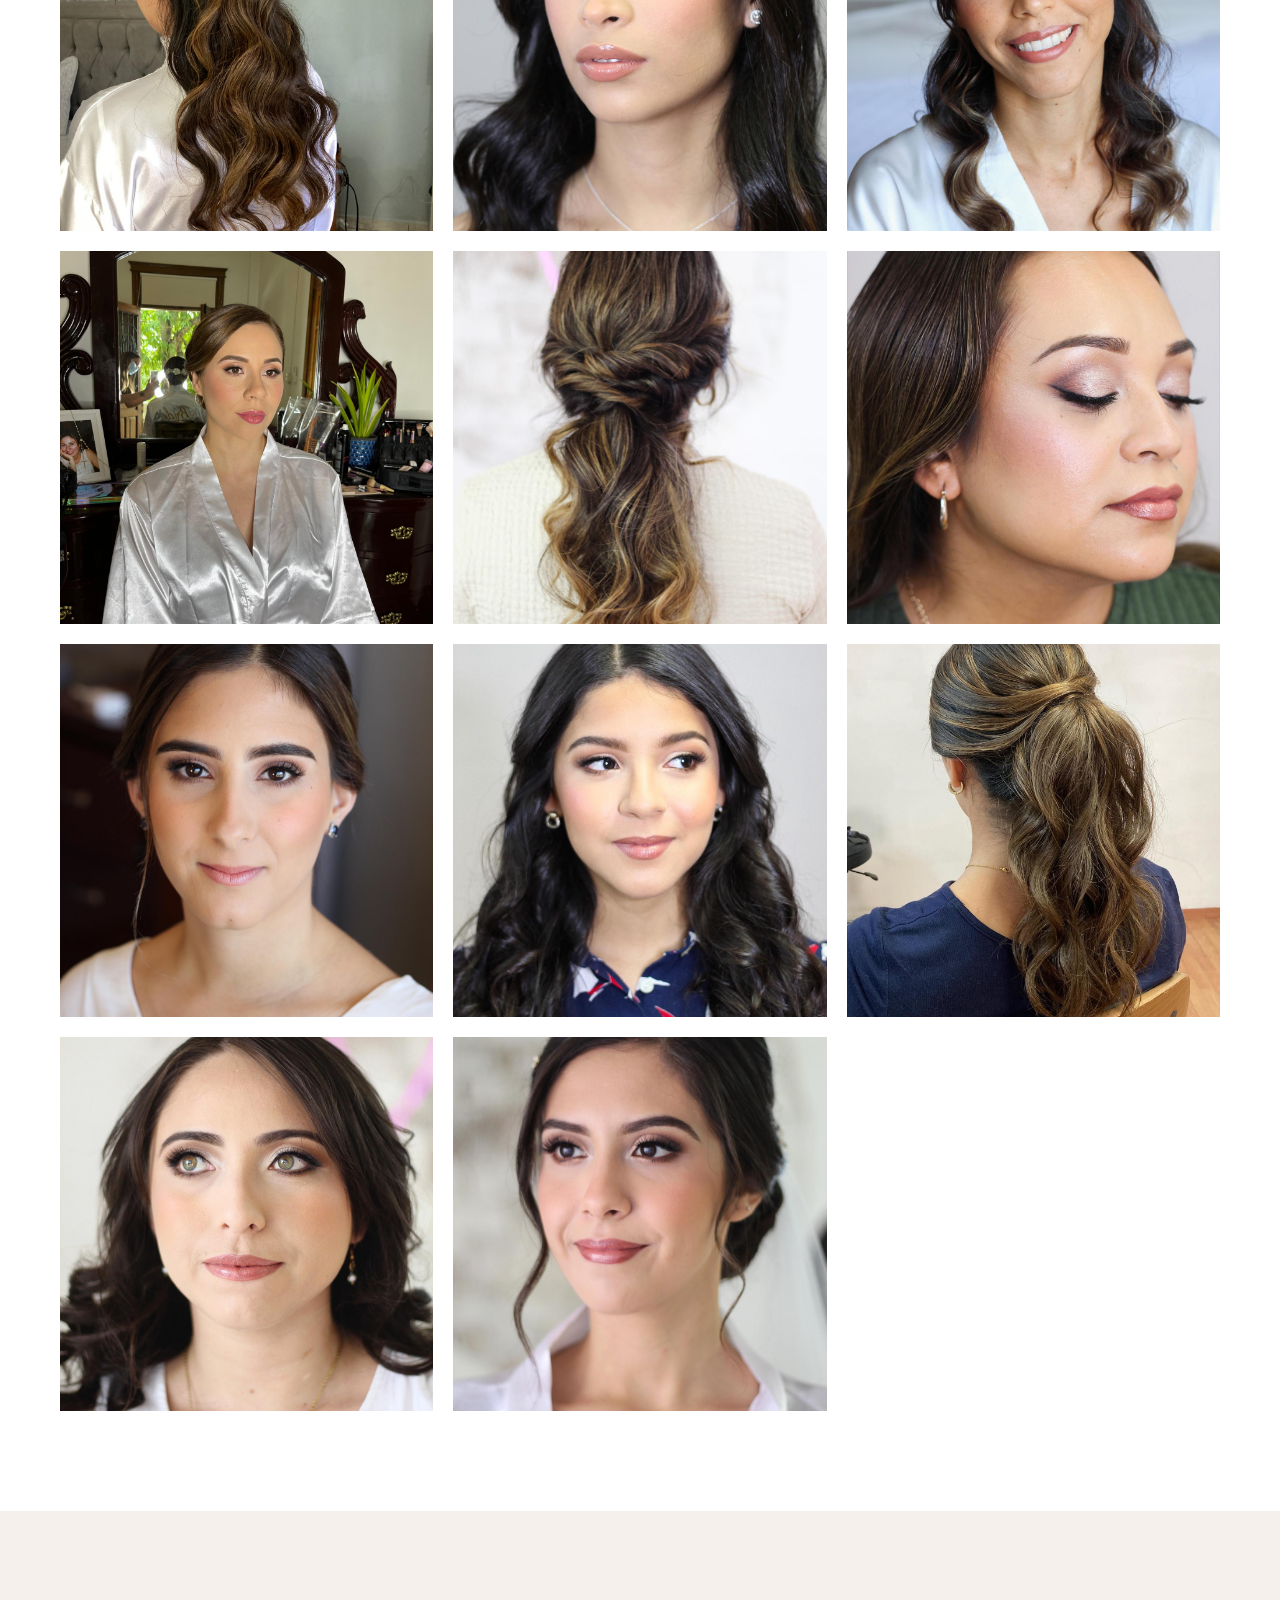
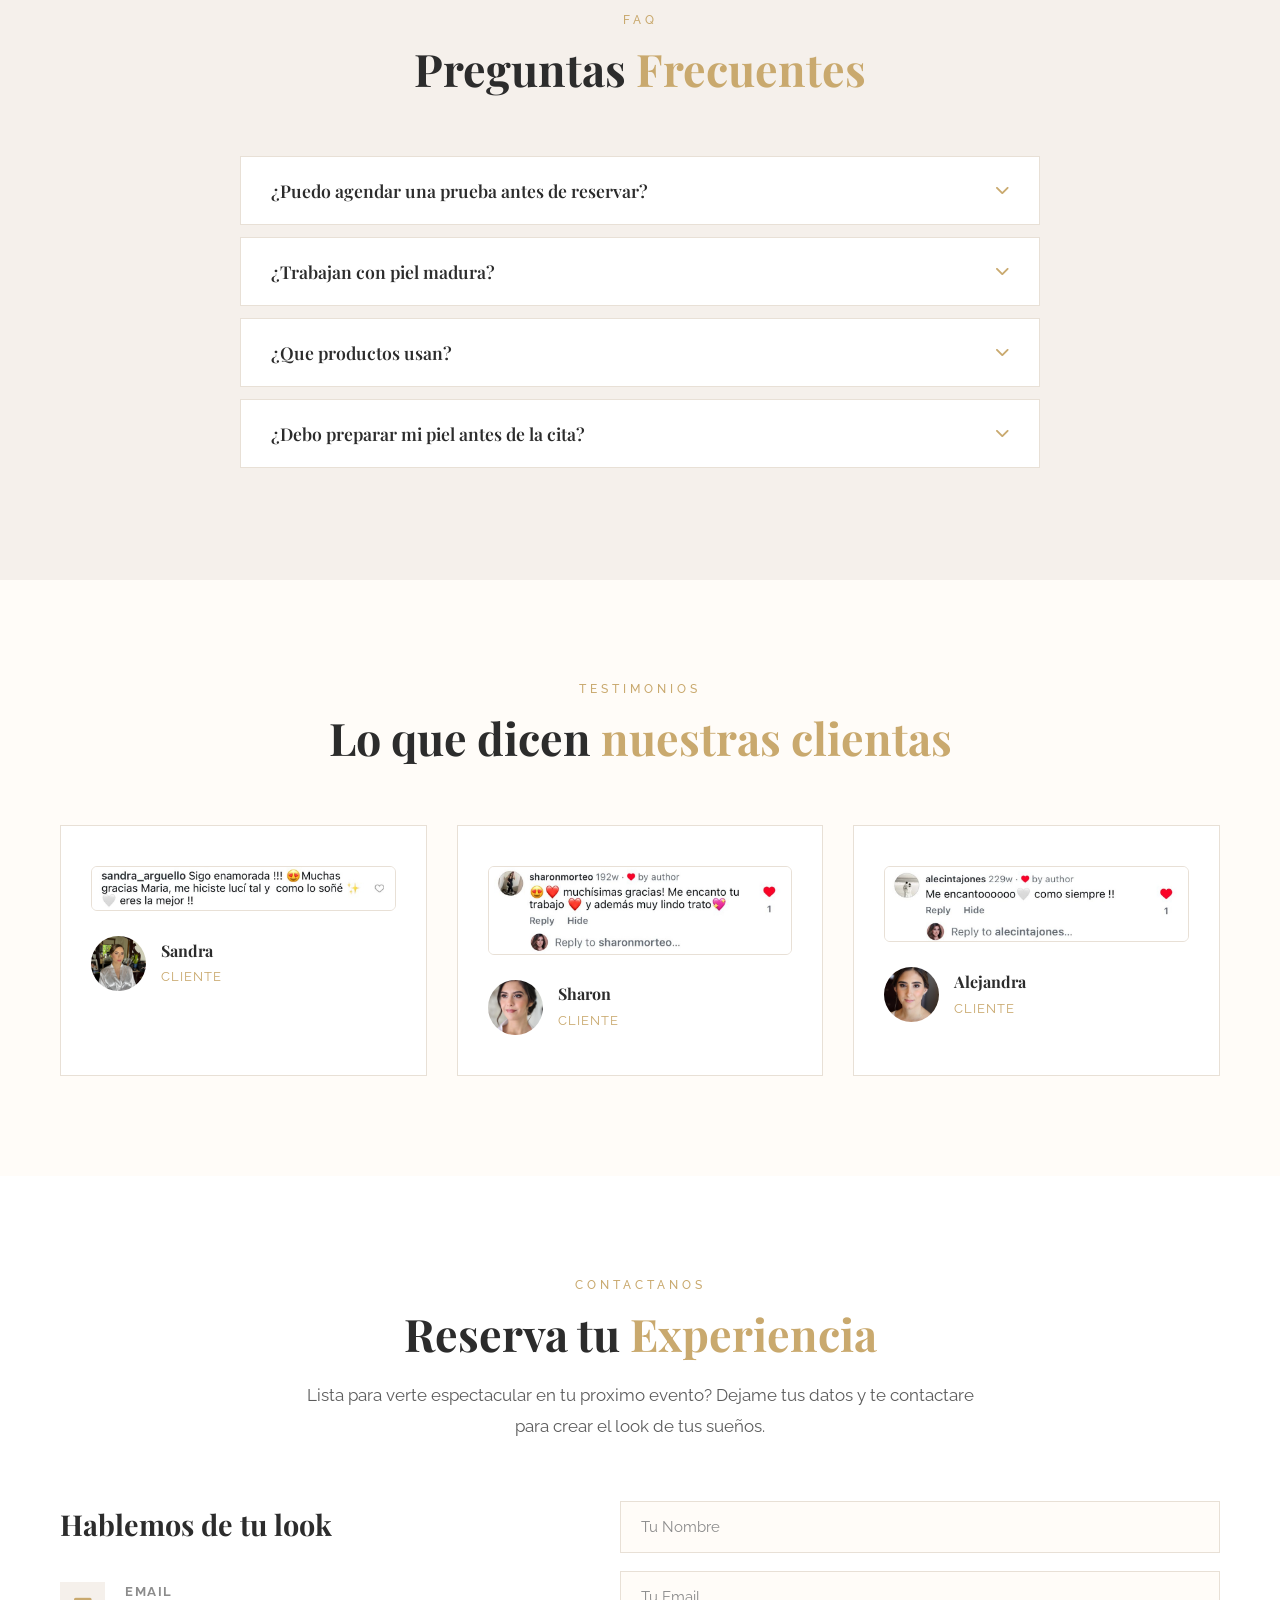
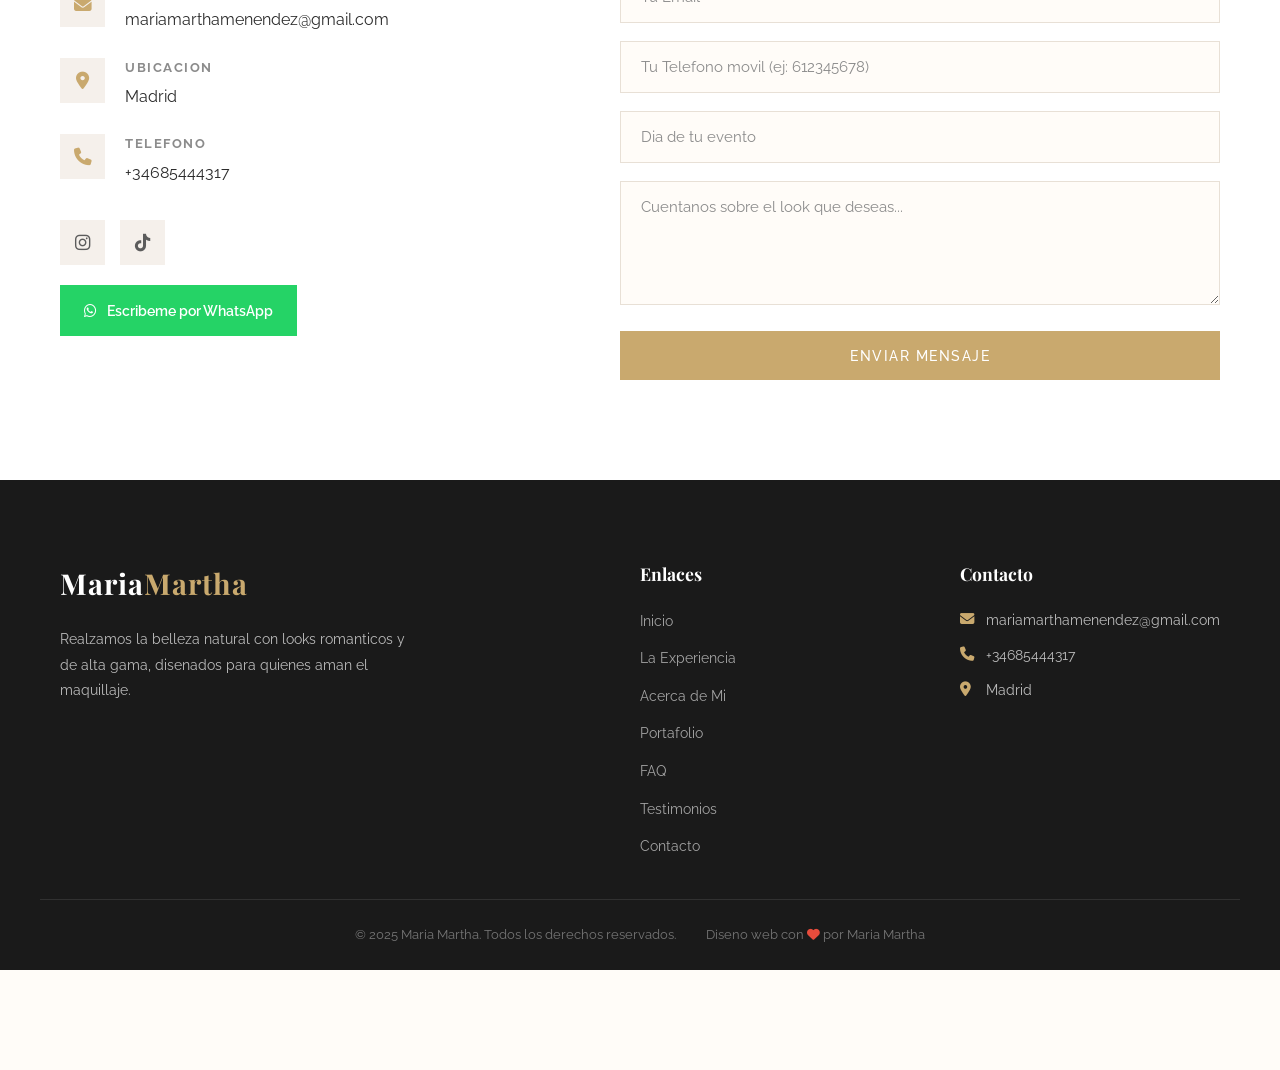
==== commit 48d0a447: "Added new features" ====
--- a/index.html
+++ b/index.html
@@ -3,7 +3,7 @@
 <head>
 <meta charset="UTF-8">
 <meta name="viewport" content="width=device-width, initial-scale=1.0">
-<title>Luxe Bridal Studio - Book Me</title>
+<title>Maria Martha - Book Me</title>
 <link rel="stylesheet" href="css/styles.css">
 <link rel="preconnect" href="https://fonts.googleapis.com">
 <link rel="preconnect" href="https://fonts.gstatic.com" crossorigin>
@@ -15,11 +15,13 @@
 <!-- HEADER -->
 <header class="header" id="header">
 <div class="container header__container">
-<a href="#" class="header__logo">Luxe<span>Bridal</span></a>
+<a href="#" class="header__logo">Maria<span>Martha</span></a>
 <nav class="header__nav" id="nav-menu">
 <ul class="header__list">
 <li><a href="#home" class="header__link">Inicio</a></li>
 <li><a href="#experience" class="header__link">La Experiencia</a></li>
+<li><a href="#about" class="header__link">Acerca de Mi</a></li>
+<li><a href="#portafolio" class="header__link">Portafolio</a></li>
 <li><a href="#faq" class="header__link">FAQ</a></li>
 <li><a href="#testimonials" class="header__link">Testimonios</a></li>
 <li><a href="#contact" class="header__link">Contacto</a></li>
@@ -33,15 +35,16 @@
 <section class="hero" id="home">
 <div class="hero__overlay"></div>
 <div class="hero__bg">
-<img src="Dummy%20Pictures/gettyimages-2150308249-612x612.jpg" alt="Bridal makeup">
+<img src="Fotos%20Maquillaje/IMG-20260705-WA0017.jpg" alt="Makeup">
 </div>
 <div class="container hero__container">
 <div class="hero__content">
-<span class="hero__tag">Bridal Makeup Artistry</span>
-<h1 class="hero__title">Reserva tu <span class="gold">Transformacion</span> <br>de Novia</h1>
+<span class="hero__tag">Makeup Artist</span>
+<h1 class="hero__title">Realza tu <span class="gold">Belleza</span> <br>Unica</h1>
 <p class="hero__desc">
-Estas lista para tu transformacion nupcial? Creamos una experiencia de lujo
-donde cada detalle es meticulosamente elaborado para que brilles en tu gran dia.
+¿Lista para lucir radiante en cualquier ocasion? Creamos una experiencia de lujo
+donde cada detalle es meticulosamente elaborado para que brilles — en tu boda,
+un evento especial o tu dia a dia.
 </p>
 <a href="#contact" class="btn btn--primary">Reserva Ahora</a>
 <a href="#experience" class="btn btn--outline">Descubre Mas</a>
@@ -53,11 +56,12 @@
 <section class="experience section" id="experience">
 <div class="container">
 <div class="section__header">
-<span class="section__subtitle">The Luxe Experience</span>
-<h2 class="section__title">Nuestro <span class="gold">Estilo</span> Exclusivo</h2>
-<p class="section__desc">Nuestro trabajo va mas alla del maquillaje; creamos un look digno de IG filter, con una experiencia de lujo donde cada detalle esta perfectamente cuidado.</p>
-</div>
-<div class="experience__grid">
+<span class="section__subtitle">The Experience</span>
+<h2 class="section__title">Mi <span class="gold">Estilo</span> Exclusivo</h2>
+<p class="section__desc">Mi trabajo va mas alla del maquillaje; creo un look a tu medida, con una experiencia de lujo donde cada detalle esta pensado para ti.</p>
+</div>
+<div class="carousel">
+<div class="experience__grid carousel__track">
 <div class="experience__card">
 <div class="experience__icon"><i class="fas fa-star"></i></div>
 <h3>Cobertura Impecable</h3>
@@ -66,36 +70,84 @@
 <div class="experience__card">
 <div class="experience__icon"><i class="fas fa-feather"></i></div>
 <h3>Glamour Romantico</h3>
-<p>Delineador romantico, labios gloss y elegancia atemporal para tu gran dia.</p>
+<p>Delineador romantico, labios gloss y elegancia atemporal para cualquier ocasion.</p>
 </div>
 <div class="experience__card">
 <div class="experience__icon"><i class="fas fa-gem"></i></div>
 <h3>Productos de Lujo</h3>
 <p>Marcas profesionales como NARS, Chanel, Dior, Charlotte Tilbury y mas.</p>
 </div>
-<div class="experience__card">
-<div class="experience__icon"><i class="fas fa-clock"></i></div>
-<h3>Tiempo Dedicado</h3>
-<p>Maquillaje de novia: 2h. Cortejo: 45 min. Sin prisas, con perfeccion.</p>
+</div>
+<button class="carousel__arrow carousel__arrow--prev" aria-label="Anterior"><i class="fas fa-chevron-left"></i></button>
+<button class="carousel__arrow carousel__arrow--next" aria-label="Siguiente"><i class="fas fa-chevron-right"></i></button>
+<div class="carousel__dots"></div>
+</div>
+</div>
+
+<!-- ABOUT -->
+<section class="about section" id="about">
+<div class="container">
+<div class="about__wrapper">
+<div class="about__image">
+<img src="Fotos%20Maquillaje/Yo.jpg" alt="Maria Martha Menendez">
+</div>
+<div class="about__content">
+<span class="section__subtitle">Acerca de Mi</span>
+<h2 class="section__title">Maria Martha <span class="gold">Menendez</span></h2>
+<div class="about__tagline"><i class="fas fa-paint-brush"></i> Maquilladora Profesional</div>
+<p class="about__desc">
+Con mas de 10 años de experiencia, he dedicado mi carrera a realzar la belleza
+natural de cada persona. Comence mi trayectoria en Mexico, donde maquille a novias
+y participe en producciones editoriales y eventos sociales, desarrollando un estilo
+romantico, elegante y atemporal.
+</p>
+<p class="about__desc">
+Mi pasion por el maquillaje me llevo a continuar mi formacion y carrera en Irlanda
+y en España. Realice mis estudios en Workshop Experience Madrid, hoy conocida como
+Kohl School Madrid, una de las escuelas mas prestigiosas del sector.
+</p>
+<div class="about__stats">
+<div class="about__stat">
+<span class="about__stat-number">10+</span>
+<span class="about__stat-label">Anos de Experiencia</span>
+</div>
+<div class="about__stat">
+<span class="about__stat-number">3</span>
+<span class="about__stat-label">Paises</span>
+</div>
+</div>
 </div>
 </div>
 </div>
 </section>
 
 <!-- GALLERY -->
-<section class="gallery section">
+<section class="gallery section" id="portafolio">
 <div class="container">
 <div class="section__header">
 <span class="section__subtitle">Nuestro Portafolio</span>
 <h2 class="section__title">Looks que <span class="gold">Inspiran</span></h2>
 </div>
-<div class="gallery__grid">
-<div class="gallery__item"><img src="Dummy%20Pictures/gettyimages-1331637318-612x612.jpg" alt="Bridal 1"></div>
-<div class="gallery__item"><img src="Dummy%20Pictures/gettyimages-1461330379-612x612.jpg" alt="Bridal 2"></div>
-<div class="gallery__item"><img src="Dummy%20Pictures/gettyimages-1471931416-612x612.jpg" alt="Bridal 3"></div>
-<div class="gallery__item"><img src="Dummy%20Pictures/gettyimages-2080405900-612x612.jpg" alt="Bridal 4"></div>
-<div class="gallery__item"><img src="Dummy%20Pictures/gettyimages-2155031694-612x612.jpg" alt="Bridal 5"></div>
-<div class="gallery__item"><img src="Dummy%20Pictures/gettyimages-2170497012-612x612.jpg" alt="Bridal 6"></div>
+<div class="carousel">
+<div class="gallery__grid carousel__track">
+<div class="gallery__item"><img src="Fotos%20Maquillaje/IMG-20260705-WA0008.jpg" alt="Look1"></div>
+<div class="gallery__item"><img src="Fotos%20Maquillaje/IMG-20260705-WA0009.jpg" alt="Look2"></div>
+<div class="gallery__item"><img src="Fotos%20Maquillaje/IMG-20260705-WA0010.jpg" alt="Look3"></div>
+<div class="gallery__item"><img src="Fotos%20Maquillaje/IMG-20260705-WA0011.jpg" alt="Look4"></div>
+<div class="gallery__item"><img src="Fotos%20Maquillaje/IMG-20260705-WA0012.jpg" alt="Look5"></div>
+<div class="gallery__item"><img src="Fotos%20Maquillaje/IMG-20260705-WA0013.jpg" alt="Look6"></div>
+<div class="gallery__item"><img src="Fotos%20Maquillaje/IMG-20260705-WA0007.jpg" alt="Look de maquillaje"></div>
+<div class="gallery__item"><img src="Fotos%20Maquillaje/IMG-20260705-WA0018.jpg" alt="Look de maquillaje"></div>
+<div class="gallery__item"><img src="Fotos%20Maquillaje/IMG-20260705-WA0020.jpg" alt="Look de maquillaje"></div>
+<div class="gallery__item"><img src="Fotos%20Maquillaje/IMG-20260705-WA0021.jpg" alt="Look de maquillaje"></div>
+<div class="gallery__item"><img src="Fotos%20Maquillaje/IMG-20260705-WA0022.jpg" alt="Look de maquillaje"></div>
+<div class="gallery__item"><img src="Fotos%20Maquillaje/IMG-20260705-WA0023.jpg" alt="Look de maquillaje"></div>
+<div class="gallery__item"><img src="Fotos%20Maquillaje/IMG-20260705-WA0024.jpg" alt="Look de maquillaje"></div>
+<div class="gallery__item"><img src="Fotos%20Maquillaje/IMG-20260705-WA0014.jpg" alt="Look de maquillaje"></div>
+</div>
+<button class="carousel__arrow carousel__arrow--prev" aria-label="Anterior"><i class="fas fa-chevron-left"></i></button>
+<button class="carousel__arrow carousel__arrow--next" aria-label="Siguiente"><i class="fas fa-chevron-right"></i></button>
+<div class="carousel__dots"></div>
 </div>
 </div>
 </section>
@@ -109,27 +161,19 @@
 </div>
 <div class="faq__container">
 <div class="faq__item">
-<button class="faq__question"><span>Como elijo a mi artista de maquillaje?</span><i class="fas fa-chevron-down"></i></button>
-<div class="faq__answer"><p>Puedes seleccionar a un artista especifico con un costo adicional de $150. Normalmente asignamos al artista ideal segun tus fotos de inspiracion y disponibilidad.</p></div>
+<button class="faq__question"><span>¿Puedo agendar una prueba antes de reservar?</span><i class="fas fa-chevron-down"></i></button>
+<div class="faq__answer"><p>Te recomendamos explorar nuestro portafolio, Instagram y reseñas para asegurarte de que mi maquillaje es ideal para ti.</p></div>
 </div>
 <div class="faq__item">
-<button class="faq__question"><span>Puedo agendar una prueba antes de reservar?</span><i class="fas fa-chevron-down"></i></button>
-<div class="faq__answer"><p>Te recomendamos explorar nuestro portafolio, Instagram y resenas para asegurarte de que somos el equipo ideal para ti.</p></div>
+<button class="faq__question"><span>¿Trabajan con piel madura?</span><i class="fas fa-chevron-down"></i></button>
+<div class="faq__answer"><p>Si! Todos nuestros artistas estan entrenados para trabajar con piel madura, usando productos y tecnicas que crean un look hidratado, natural y rejuvenecedor.</p></div>
 </div>
 <div class="faq__item">
-<button class="faq__question"><span>Trabajan con piel madura?</span><i class="fas fa-chevron-down"></i></button>
-<div class="faq__answer"><p>Si! Todos nuestros artistas estan entrenados para trabajar con piel madura, usando productos y tecnicas que crean un look hidratado, natural y rejuvenecedor.</p></div>
+<button class="faq__question"><span>¿Que productos usan?</span><i class="fas fa-chevron-down"></i></button>
+<div class="faq__answer"><p>Usamos marcas de lujo como NARS, Chanel, Dior, Charlotte Tilbury, Gucci Beauty, Fenty Beauty y mas.</p></div>
 </div>
 <div class="faq__item">
-<button class="faq__question"><span>Que productos usan?</span><i class="fas fa-chevron-down"></i></button>
-<div class="faq__answer"><p>Usamos marcas de lujo como NARS, Chanel, Dior, Charlotte Tilbury, Gucci Beauty, Fenty Beauty y mas.</p></div>
-</div>
-<div class="faq__item">
-<button class="faq__question"><span>Cuanto tiempo toma el maquillaje de novia?</span><i class="fas fa-chevron-down"></i></button>
-<div class="faq__answer"><p>Maquillaje de novia: 2h. Cortejo: 45 min. Peinado de novia: 1.5 a 2h. Peinado de cortejo: 45 min.</p></div>
-</div>
-<div class="faq__item">
-<button class="faq__question"><span>Debo preparar mi piel antes de la cita?</span><i class="fas fa-chevron-down"></i></button>
+<button class="faq__question"><span>¿Debo preparar mi piel antes de la cita?</span><i class="fas fa-chevron-down"></i></button>
 <div class="faq__answer"><p>Si, la preparacion es esencial. Te damos instrucciones detalladas para que tu piel luzca radiante.</p></div>
 </div>
 </div>
@@ -141,33 +185,35 @@
 <div class="container">
 <div class="section__header">
 <span class="section__subtitle">Testimonios</span>
-<h2 class="section__title">Lo que dicen <span class="gold">nuestras novias</span></h2>
-</div>
-<div class="testimonials__grid">
+<h2 class="section__title">Lo que dicen <span class="gold">nuestras clientas</span></h2>
+</div>
+<div class="carousel">
+<div class="testimonials__grid carousel__track">
 <div class="testimonial__card">
-<div class="testimonial__stars"><i class="fas fa-star"></i><i class="fas fa-star"></i><i class="fas fa-star"></i><i class="fas fa-star"></i><i class="fas fa-star"></i></div>
-<p class="testimonial__text">"No podria agradecerle lo suficiente por lo bien que me hizo sentir. Su trabajo es impecable."</p>
+<img class="testimonial__image" src="Testimonios/IMG-20260705-WA0007_Testimonio_Sandra.jpg" alt="Testimonio de Sandra">
 <div class="testimonial__author">
-<img src="Dummy%20Pictures/gettyimages-1301487903-612x612.jpg" alt="Rawan">
-<div><h4>Rawan Elbadawy</h4><span>Novia</span></div>
+<img src="Fotos%20Maquillaje/IMG-20260705-WA0007.jpg" alt="Sandra">
+<div><h4>Sandra</h4><span>Cliente</span></div>
 </div>
 </div>
 <div class="testimonial__card">
-<div class="testimonial__stars"><i class="fas fa-star"></i><i class="fas fa-star"></i><i class="fas fa-star"></i><i class="fas fa-star"></i><i class="fas fa-star"></i></div>
-<p class="testimonial__text">"Fue tan paciente y logro mantenerme tranquila. Me senti hermosa todo el dia."</p>
+<img class="testimonial__image" src="Testimonios/IMG-20260705-WA0014_Testimonio_Sharon.jpg" alt="Testimonio de Sharon">
 <div class="testimonial__author">
-<img src="Dummy%20Pictures/gettyimages-1823930646-612x612.jpg" alt="Jodee">
-<div><h4>Jodee Tindal</h4><span>Novia</span></div>
+<img src="Fotos%20Maquillaje/IMG-20260705-WA0014.jpg" alt="Sharon">
+<div><h4>Sharon</h4><span>Cliente</span></div>
 </div>
 </div>
 <div class="testimonial__card">
-<div class="testimonial__stars"><i class="fas fa-star"></i><i class="fas fa-star"></i><i class="fas fa-star"></i><i class="fas fa-star"></i><i class="fas fa-star"></i></div>
-<p class="testimonial__text">"El maquillaje duro perfecto toda la noche. Bajo el calor, las lagrimas y los abrazos. Magico."</p>
+<img class="testimonial__image" src="Testimonios/IMG-20260705-WA0021_Testimonio_Alejandra.jpg" alt="Testimonio de Alejandra">
 <div class="testimonial__author">
-<img src="Dummy%20Pictures/gettyimages-1206721088-612x612.jpg" alt="Sofia">
-<div><h4>Sofia Martinez</h4><span>Novia</span></div>
-</div>
-</div>
+<img src="Fotos%20Maquillaje/IMG-20260705-WA0021.jpg" alt="Alejandra">
+<div><h4>Alejandra</h4><span>Cliente</span></div>
+</div>
+</div>
+</div>
+<button class="carousel__arrow carousel__arrow--prev" aria-label="Anterior"><i class="fas fa-chevron-left"></i></button>
+<button class="carousel__arrow carousel__arrow--next" aria-label="Siguiente"><i class="fas fa-chevron-right"></i></button>
+<div class="carousel__dots"></div>
 </div>
 </div>
 </section>
@@ -178,28 +224,28 @@
 <div class="section__header">
 <span class="section__subtitle">Contactanos</span>
 <h2 class="section__title">Reserva tu <span class="gold">Experiencia</span></h2>
-<p class="section__desc">Lista para verte espectacular en tu gran dia? Dejanos tus datos y te contactaremos para crear el look de tus suenos.</p>
+<p class="section__desc">Lista para verte espectacular en tu proximo evento? Dejame tus datos y te contactare para crear el look de tus sueños.</p>
 </div>
 <div class="contact__wrapper">
 <div class="contact__info">
-<h3>Hablemos de tu boda</h3>
+<h3>Hablemos de tu look</h3>
 <div class="contact__item">
 <i class="fas fa-envelope"></i>
-<div><strong>Email</strong><p>info@luxebridalstudio.com</p></div>
+<div><strong>Email</strong><p>mariamarthamenendez@gmail.com</p></div>
 </div>
 <div class="contact__item">
 <i class="fas fa-map-marker-alt"></i>
-<div><strong>Ubicacion</strong><p>123 Beauty Street, Charleston, SC 29401</p></div>
+<div><strong>Ubicacion</strong><p>Madrid</p></div>
 </div>
 <div class="contact__item">
 <i class="fas fa-phone"></i>
-<div><strong>Telefono</strong><p>(843) 619-0349</p></div>
+<div><strong>Telefono</strong><p>+34685444317</p></div>
 </div>
 <div class="contact__social">
-<a href="#" aria-label="Instagram"><i class="fab fa-instagram"></i></a>
-<a href="#" aria-label="Facebook"><i class="fab fa-facebook-f"></i></a>
-<a href="#" aria-label="Pinterest"><i class="fab fa-pinterest-p"></i></a>
-</div>
+<a href="https://www.instagram.com/mariamarthamakeup" target="_blank" rel="noopener" aria-label="Instagram"><i class="fab fa-instagram"></i></a>
+<a href="https://www.tiktok.com/@mariamartha99" target="_blank" rel="noopener" aria-label="TikTok"><i class="fab fa-tiktok"></i></a>
+</div>
+<a href="https://wa.me/34685444317?text=Hola%20Maria%20Martha%2C%20me%20gustaria%20info%20sobre%20maquillaje" class="whatsapp-btn" target="_blank" rel="noopener" aria-label="WhatsApp"><i class="fab fa-whatsapp"></i> Escribeme por WhatsApp</a>
 </div>
 <form class="contact__form" id="contactForm" action="#" method="POST" novalidate>
 <div id="formErrors" class="form__errors" style="display:none;"></div>
@@ -213,7 +259,7 @@
 <input type="tel" name="phone" id="phone" placeholder="Tu Telefono movil (ej: 612345678)" required>
 </div>
 <div class="form__group">
-<input type="text" name="wedding_date" id="wedding_date" placeholder="Fecha de tu Boda" onfocus="(this.type='date')">
+<input type="text" name="wedding_date" id="wedding_date" placeholder="Dia de tu evento" onfocus="(this.type='date')">
 </div>
 <div class="form__group">
 <textarea name="message" id="message" placeholder="Cuentanos sobre el look que deseas..." rows="5" required></textarea>
@@ -233,14 +279,16 @@
 <footer class="footer">
 <div class="container footer__container">
 <div class="footer__brand">
-<a href="#" class="header__logo">Luxe<span>Bridal</span></a>
-<p>Realzamos la belleza natural con looks romanticos y de alta gama, disenados para la novia apasionada por el maquillaje.</p>
+<a href="#" class="header__logo">Maria<span>Martha</span></a>
+<p>Realzamos la belleza natural con looks romanticos y de alta gama, disenados para quienes aman el maquillaje.</p>
 </div>
 <div class="footer__links">
 <h4>Enlaces</h4>
 <ul>
 <li><a href="#home">Inicio</a></li>
 <li><a href="#experience">La Experiencia</a></li>
+<li><a href="#about">Acerca de Mi</a></li>
+<li><a href="#portafolio">Portafolio</a></li>
 <li><a href="#faq">FAQ</a></li>
 <li><a href="#testimonials">Testimonios</a></li>
 <li><a href="#contact">Contacto</a></li>
@@ -248,18 +296,26 @@
 </div>
 <div class="footer__contact">
 <h4>Contacto</h4>
-<p><i class="fas fa-envelope"></i> info@luxebridalstudio.com</p>
-<p><i class="fas fa-phone"></i> (843) 619-0349</p>
-<p><i class="fas fa-map-marker-alt"></i> Charleston | Miami</p>
+<p><i class="fas fa-envelope"></i> mariamarthamenendez@gmail.com</p>
+<p><i class="fas fa-phone"></i> +34685444317</p>
+<p><i class="fas fa-map-marker-alt"></i> Madrid</p>
 </div>
 </div>
 <div class="footer__bottom">
-<p>&copy; 2025 Luxe Bridal Studio. Todos los derechos reservados.</p>
-<p>Diseno web con <i class="fas fa-heart"></i> por Luxe Studio</p>
+<p>&copy; 2025 Maria Martha. Todos los derechos reservados.</p>
+<p>Diseno web con <i class="fas fa-heart"></i> por Maria Martha</p>
 </div>
 </footer>
 
+<!-- WHATSAPP FLOATING -->
+<a href="https://wa.me/34685444317?text=Hola%20Maria%20Martha%2C%20me%20gustaria%20info%20sobre%20maquillaje" class="whatsapp-float" target="_blank" rel="noopener" aria-label="Contactar por WhatsApp"><i class="fab fa-whatsapp"></i></a>
+
 <script src="js/config.js"></script>
-<script src="js/script.js"></script>
+<script src="js/modules/utils.js"></script>
+<script src="js/modules/header.js"></script>
+<script src="js/modules/faq.js"></script>
+<script src="js/modules/carousel.js"></script>
+<script src="js/modules/form.js"></script>
+<script src="js/app.js"></script>
 </body>
 </html>
--- a/css/styles.css
+++ b/css/styles.css
@@ -1,4 +1,4 @@
-/* LUXE BRIDAL STUDIO - Book Me Page */
+/* MARIA MARTHA - Book Me Page */
 
 /* === RESET & BASE === */
 *, *::before, *::after { margin:0; padding:0; box-sizing:border-box; }
@@ -78,12 +78,26 @@
 
 /* === EXPERIENCE === */
 .experience { background:var(--cream); }
-.experience__grid { display:grid; grid-template-columns:repeat(4,1fr); gap:30px; }
+.experience__grid { display:grid; grid-template-columns:repeat(3,1fr); gap:30px; }
 .experience__card { background:var(--white); padding:40px 30px; text-align:center; border:1px solid var(--beige-dark); transition:var(--transition); }
 .experience__card:hover { transform:translateY(-8px); box-shadow:0 20px 40px rgba(0,0,0,0.05); border-color:var(--gold-light); }
 .experience__icon { width:60px; height:60px; margin:0 auto 25px; display:flex; align-items:center; justify-content:center; background:var(--beige); border-radius:50%; font-size:1.4rem; color:var(--gold); }
 .experience__card h3 { font-family:var(--font-serif); font-size:1.3rem; margin-bottom:15px; }
 .experience__card p { font-size:0.95rem; color:var(--text-medium); line-height:1.7; }
+
+
+/* === ABOUT === */
+.about { background:var(--cream); }
+.about__wrapper { display:grid; grid-template-columns:1fr 1fr; gap:70px; align-items:center; }
+.about__image { position:relative; }
+.about__image::before { content:''; position:absolute; inset:0; transform:translate(20px,20px); border:2px solid var(--gold); z-index:0; }
+.about__image img { position:relative; z-index:1; width:100%; aspect-ratio:3/4; object-fit:cover; box-shadow:0 25px 50px rgba(0,0,0,0.12); }
+.about__content .section__title { font-size:2.5rem; }
+.about__tagline { display:flex; align-items:center; gap:10px; margin:10px 0 25px; color:var(--gold); font-size:0.8rem; font-weight:500; letter-spacing:2px; text-transform:uppercase; }
+.about__desc { color:var(--text-medium); line-height:1.9; margin-bottom:20px; font-size:1rem; }
+.about__stats { display:flex; gap:50px; margin-top:35px; padding-top:35px; border-top:1px solid var(--beige-dark); }
+.about__stat-number { display:block; font-family:var(--font-serif); font-size:2.6rem; font-weight:700; color:var(--gold); line-height:1; }
+.about__stat-label { display:block; font-size:0.75rem; text-transform:uppercase; letter-spacing:1.5px; color:var(--text-light); margin-top:8px; }
 
 /* === GALLERY === */
 .gallery { background:var(--white); }
@@ -91,6 +105,9 @@
 .gallery__item { overflow:hidden; aspect-ratio:1/1; }
 .gallery__item img { width:100%; height:100%; object-fit:cover; transition:transform 0.5s ease; }
 .gallery__item:hover img { transform:scale(1.08); }
+.carousel { position:relative; }
+.carousel__arrow { display:none; }
+.carousel__dots { display:none; }
 
 /* === FAQ === */
 .faq { background:var(--beige); }
@@ -109,6 +126,7 @@
 .testimonials__grid { display:grid; grid-template-columns:repeat(3,1fr); gap:30px; }
 .testimonial__card { background:var(--white); padding:40px 30px; border:1px solid var(--beige-dark); }
 .testimonial__stars { color:var(--gold); font-size:0.9rem; margin-bottom:20px; letter-spacing:3px; }
+.testimonial__image { width:100%; height:auto; display:block; margin-bottom:25px; border-radius:6px; border:1px solid var(--beige-dark); }
 .testimonial__text { font-family:var(--font-serif); font-style:italic; font-size:1.05rem; color:var(--text-medium); line-height:1.8; margin-bottom:25px; }
 .testimonial__author { display:flex; align-items:center; gap:15px; }
 .testimonial__author img { width:55px; height:55px; border-radius:50%; object-fit:cover; }
@@ -126,6 +144,12 @@
 .contact__social { display:flex; gap:15px; margin-top:35px; }
 .contact__social a { width:45px; height:45px; display:flex; align-items:center; justify-content:center; background:var(--beige); color:var(--text-medium); font-size:1.1rem; transition:var(--transition); }
 .contact__social a:hover { background:var(--gold); color:var(--white); }
+
+/* === WHATSAPP === */
+.whatsapp-btn { display:inline-flex; align-items:center; gap:10px; margin-top:20px; padding:14px 24px; background:#25D366; color:#fff; font-family:var(--font-sans); font-weight:600; font-size:0.9rem; transition:var(--transition); }
+.whatsapp-btn:hover { background:#1EBE5D; color:#fff; }
+.whatsapp-float { position:fixed; bottom:25px; right:25px; z-index:999; width:56px; height:56px; border-radius:50%; background:#25D366; color:#fff; display:flex; align-items:center; justify-content:center; font-size:1.7rem; box-shadow:0 4px 16px rgba(0,0,0,0.25); transition:var(--transition); }
+.whatsapp-float:hover { background:#1EBE5D; color:#fff; transform:scale(1.08); }
 .contact__form { display:flex; flex-direction:column; gap:18px; }
 .form__group input, .form__group textarea { width:100%; padding:16px 20px; font-family:var(--font-sans); font-size:0.95rem; color:var(--text-dark); background:var(--cream); border:1px solid var(--beige-dark); outline:none; transition:var(--transition); }
 .form__group input:focus, .form__group textarea:focus { border-color:var(--gold); background:var(--white); }
@@ -184,9 +208,16 @@
   .section { padding:60px 0; }
   .section__title { font-size:1.8rem; }
   .section__header { margin-bottom:40px; }
-  .experience__grid { grid-template-columns:1fr; }
-  .gallery__grid { grid-template-columns:1fr; gap:15px; }
-  .testimonials__grid { grid-template-columns:1fr; }
+  .about__wrapper { grid-template-columns:1fr; gap:40px; }
+  .carousel__track { display:flex; flex-wrap:nowrap; overflow-x:auto; scroll-snap-type:x mandatory; -webkit-overflow-scrolling:touch; justify-content:flex-start; gap:12px; padding-bottom:6px; scrollbar-width:none; -ms-overflow-style:none; }
+  .carousel__track::-webkit-scrollbar { display:none; }
+  .carousel__track > * { flex:0 0 82%; scroll-snap-align:center; }
+  .carousel__arrow { display:flex; position:absolute; top:50%; transform:translateY(-50%); z-index:5; width:42px; height:42px; border-radius:50%; background:var(--gold); color:var(--white); border:none; cursor:pointer; align-items:center; justify-content:center; font-size:1rem; box-shadow:0 4px 14px rgba(0,0,0,0.2); }
+  .carousel__arrow--prev { left:6px; }
+  .carousel__arrow--next { right:6px; }
+  .carousel__dots { display:flex; justify-content:center; align-items:center; gap:8px; margin-top:18px; }
+  .carousel__dot { width:8px; height:8px; border-radius:50%; background:var(--beige-dark); border:none; padding:0; cursor:pointer; transition:all 0.3s ease; }
+  .carousel__dot.active { background:var(--gold); width:22px; border-radius:4px; }
   .faq__question { padding:18px 20px; font-size:1rem; }
   .faq__answer { padding:0 20px; }
   .faq__answer.open { padding:0 20px 18px; }
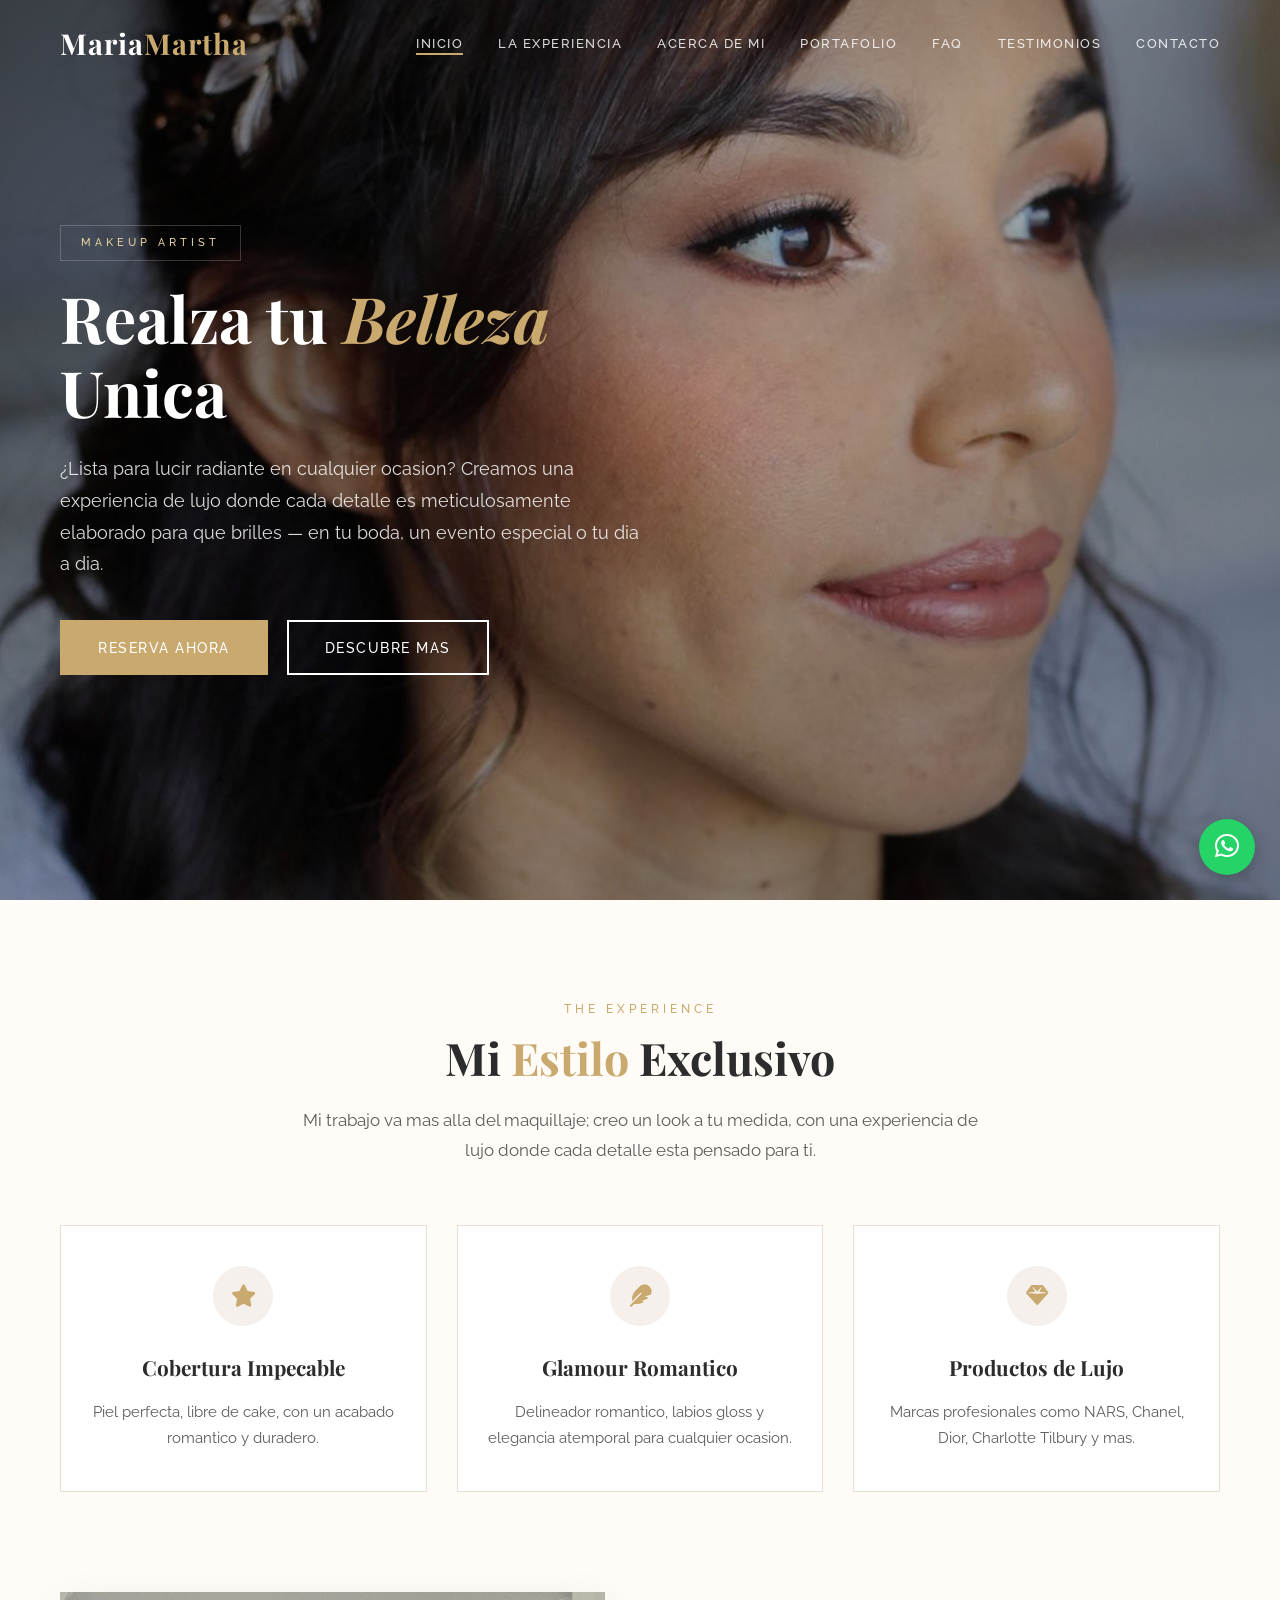
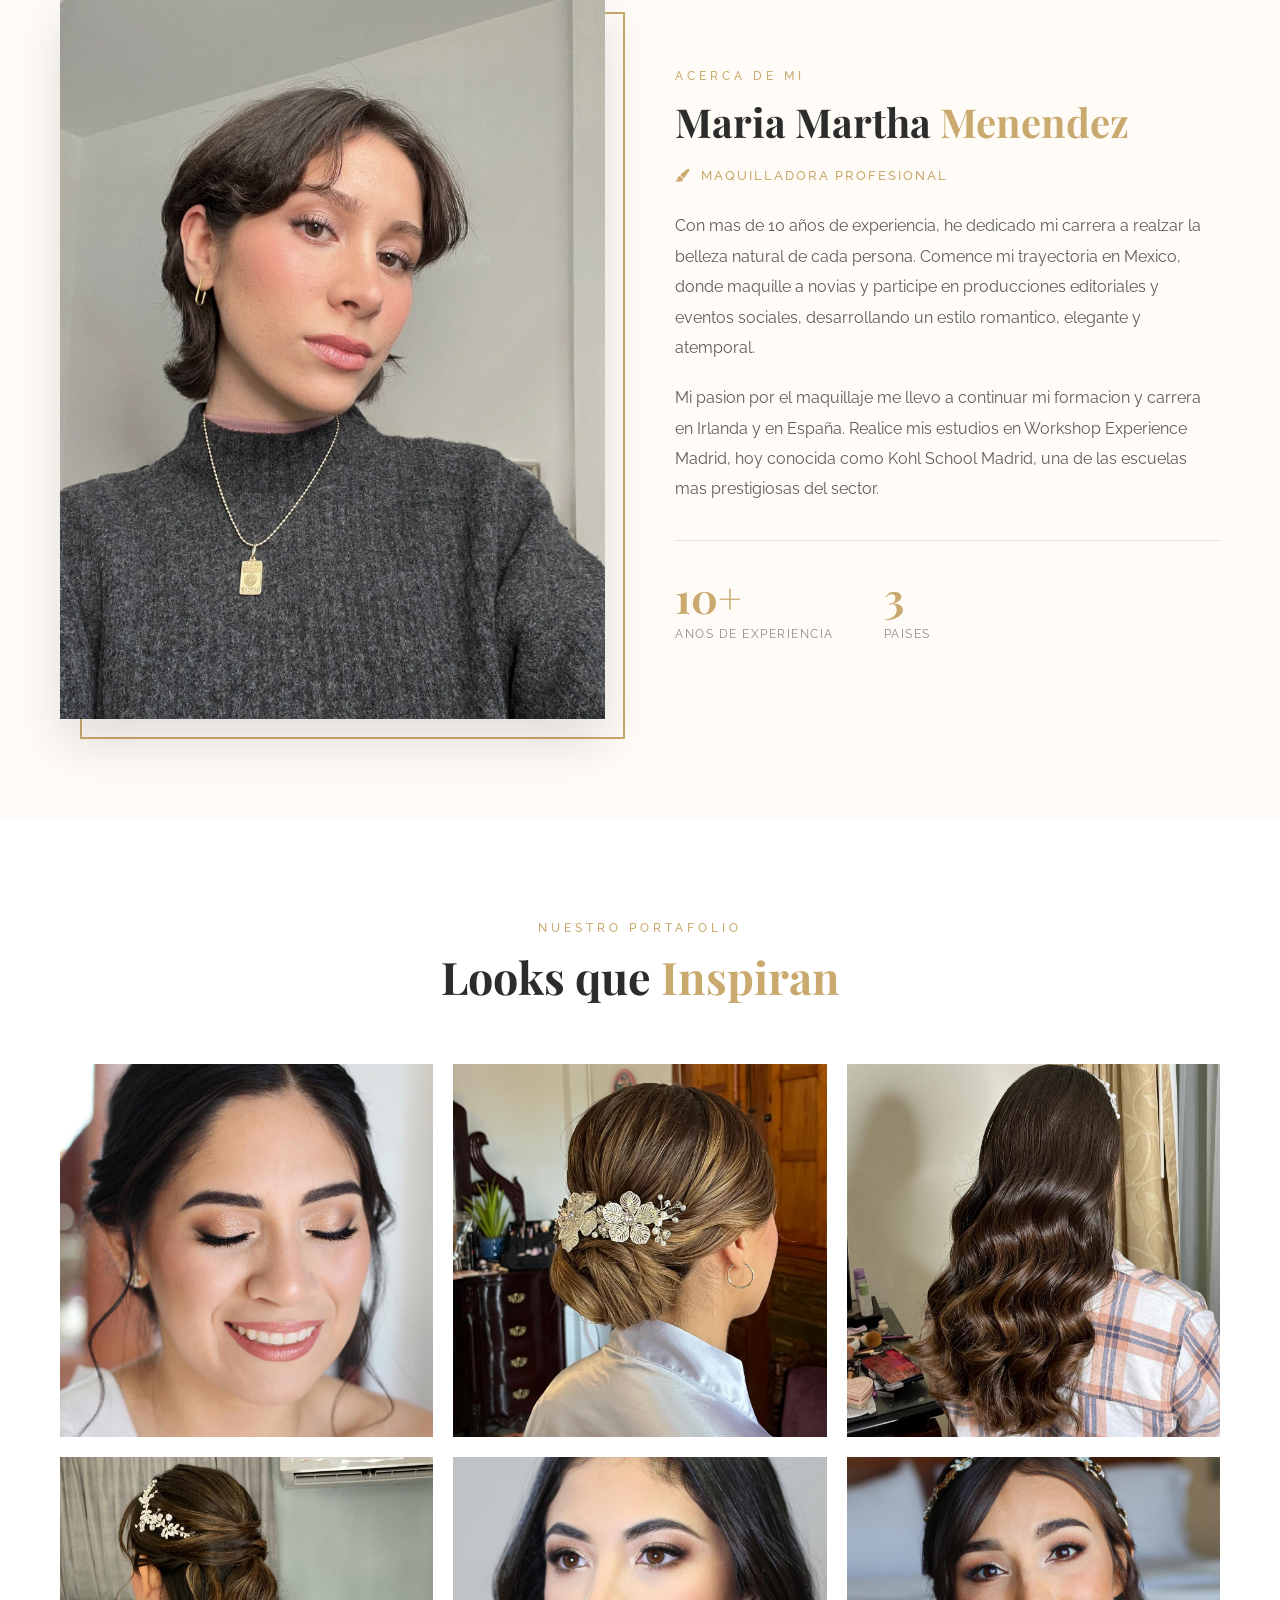
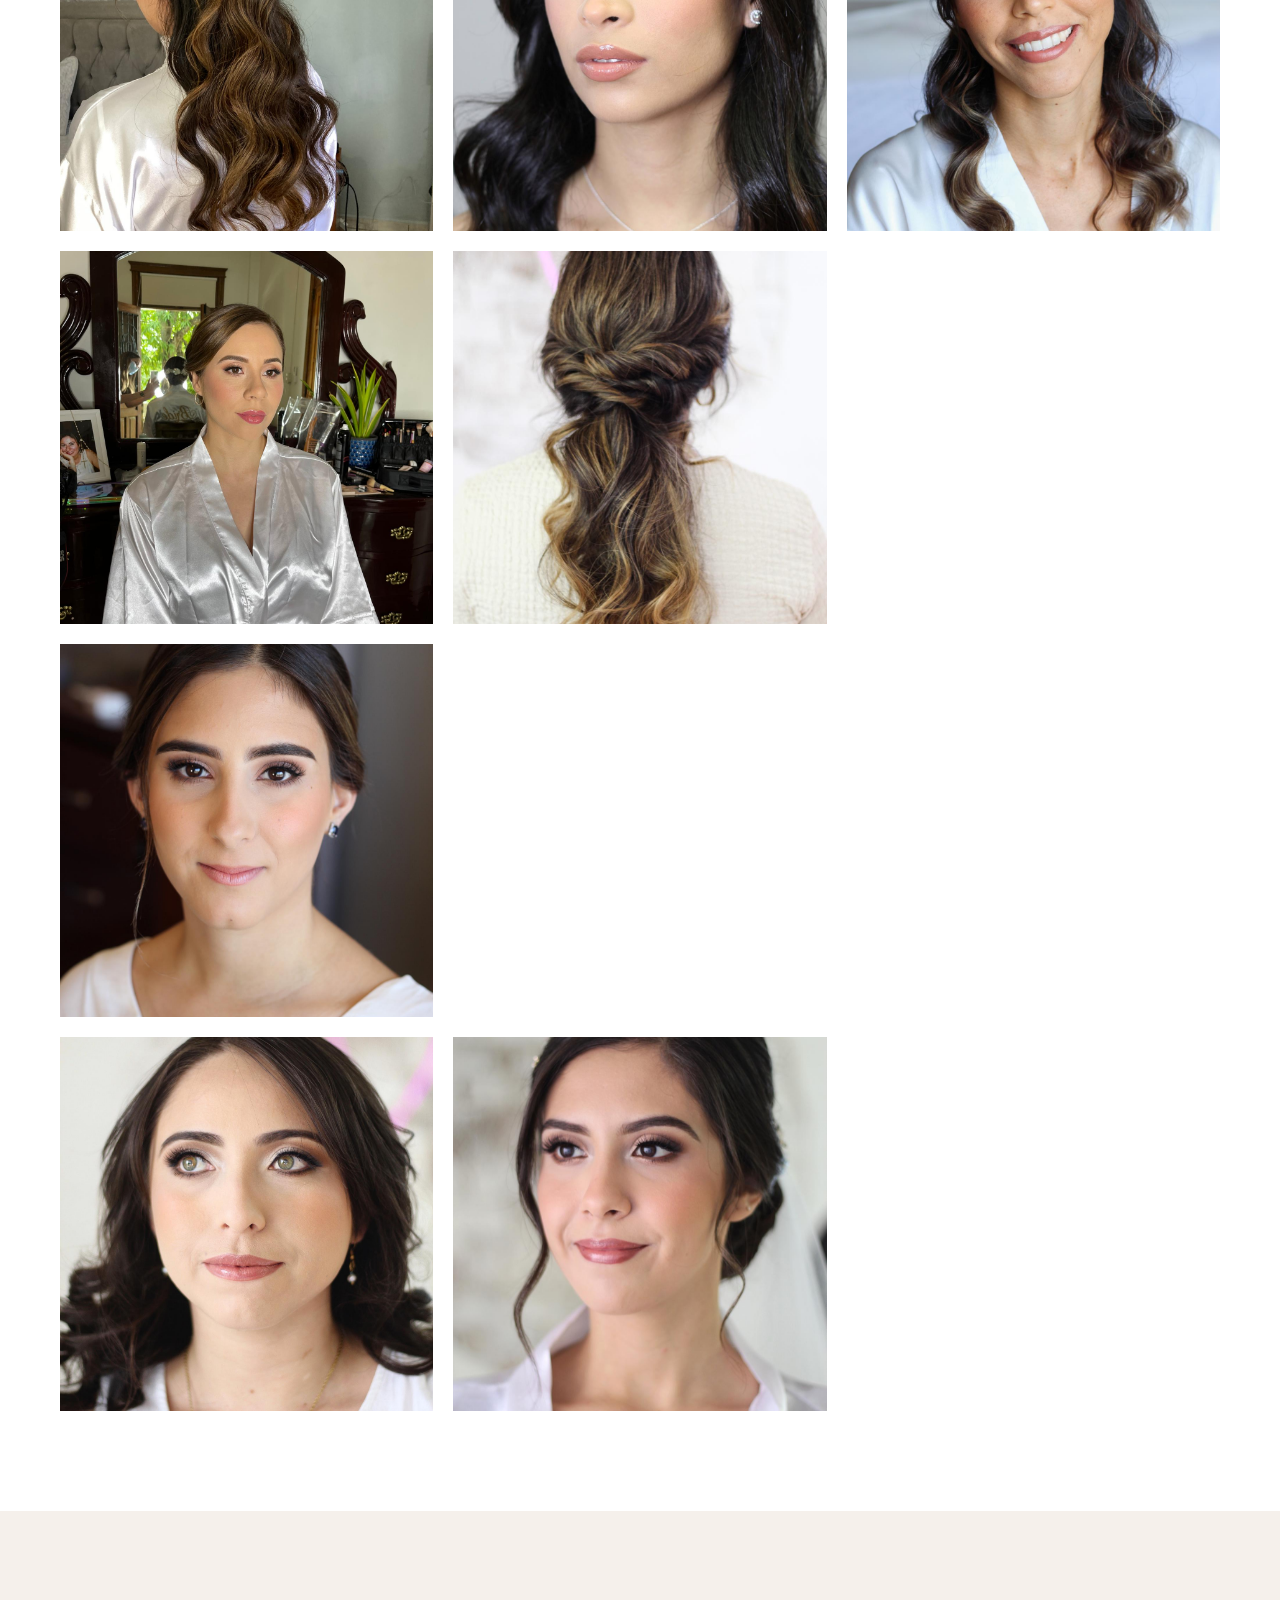
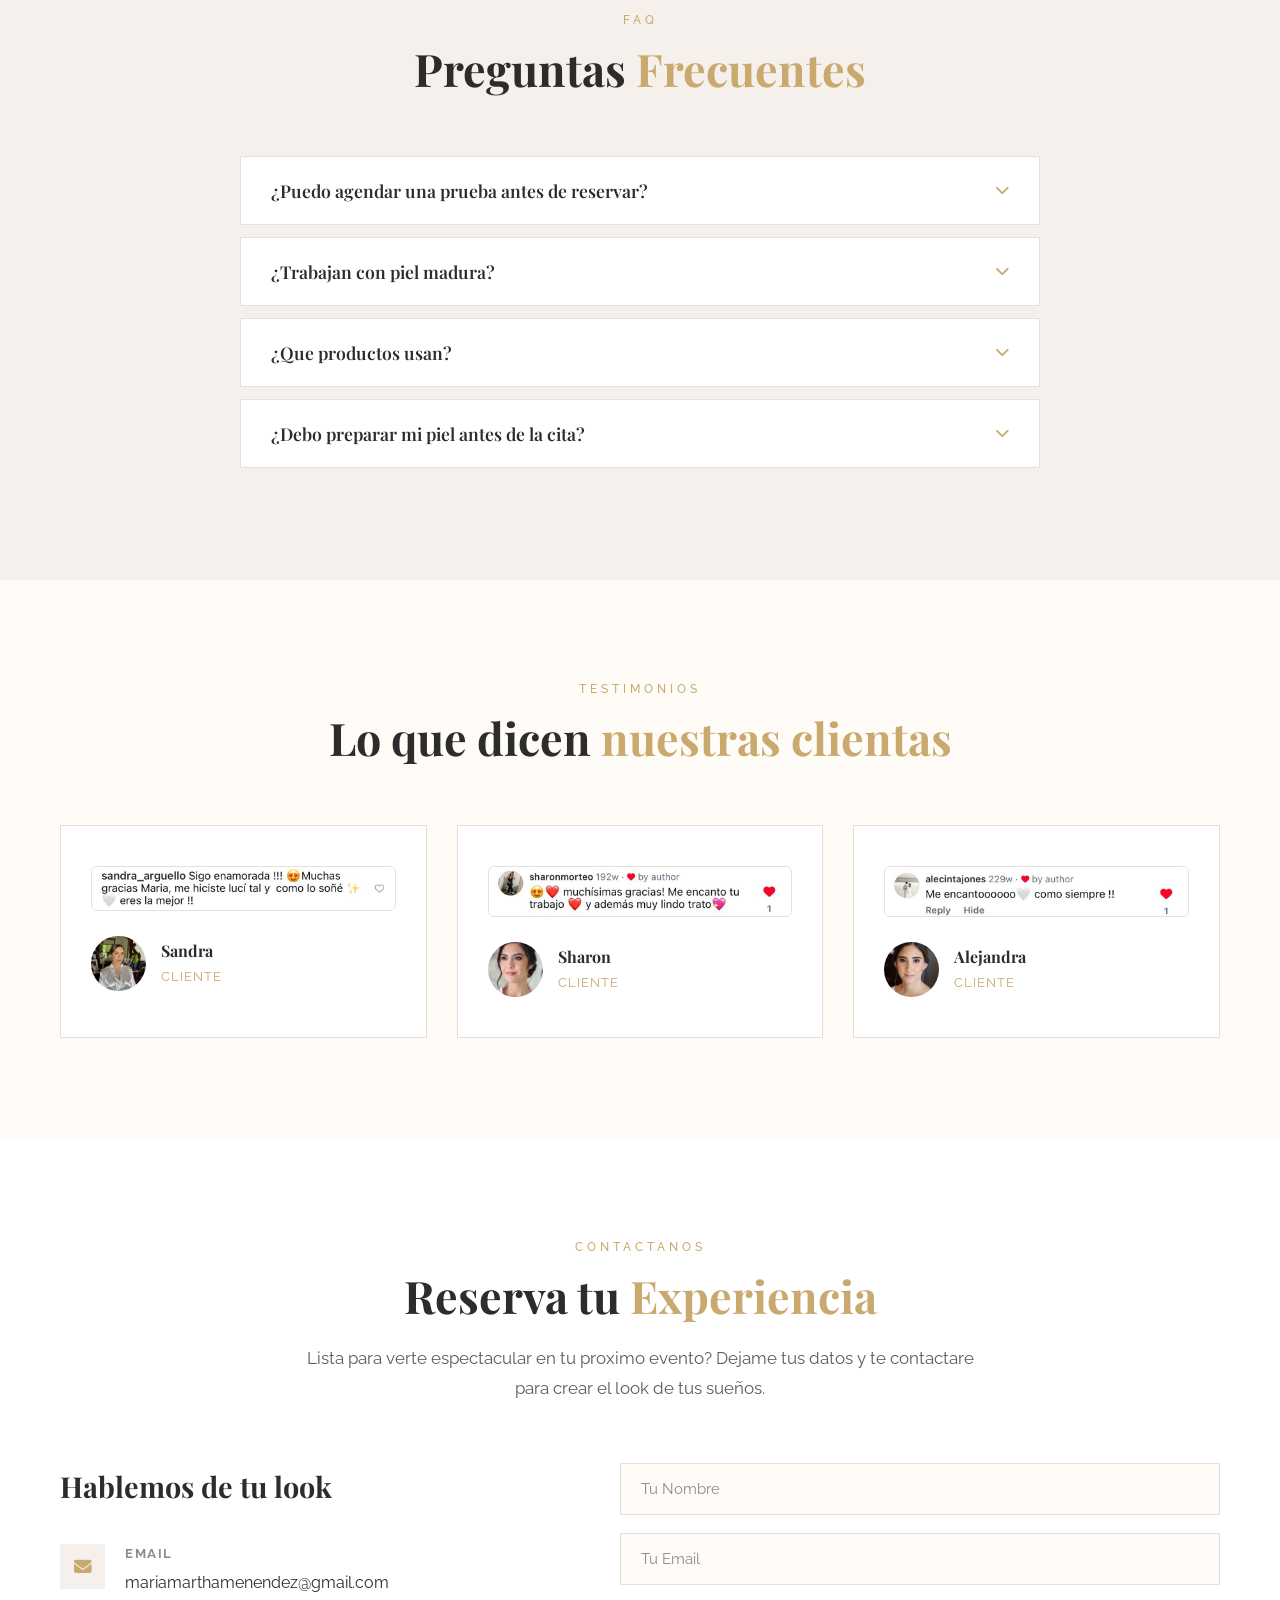
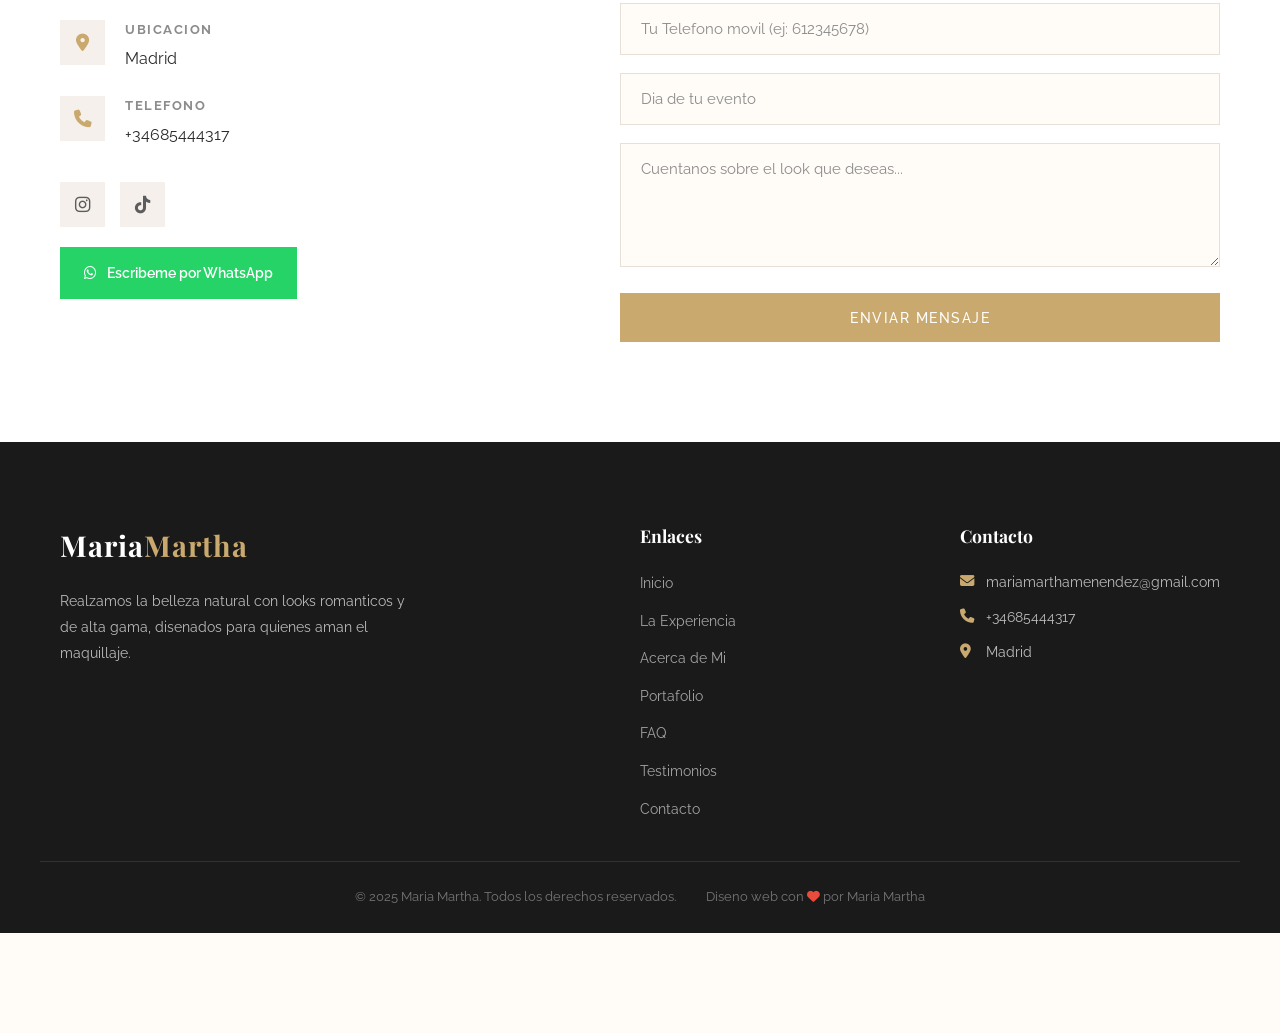
==== commit bae1763f: "Added lasyloading to images" ====
--- a/index.html
+++ b/index.html
@@ -35,7 +35,7 @@
 <section class="hero" id="home">
 <div class="hero__overlay"></div>
 <div class="hero__bg">
-<img src="Fotos%20Maquillaje/IMG-20260705-WA0017.jpg" alt="Makeup">
+<img src="Fotos%20Maquillaje/IMG-20260705-WA0017.jpg" alt="Makeup" loading="eager" fetchpriority="high" decoding="async">
 </div>
 <div class="container hero__container">
 <div class="hero__content">
@@ -89,7 +89,7 @@
 <div class="container">
 <div class="about__wrapper">
 <div class="about__image">
-<img src="Fotos%20Maquillaje/Yo.jpg" alt="Maria Martha Menendez">
+<img loading="lazy" decoding="async" src="Fotos%20Maquillaje/Yo.jpg" alt="Maria Martha Menendez">
 </div>
 <div class="about__content">
 <span class="section__subtitle">Acerca de Mi</span>
@@ -130,20 +130,20 @@
 </div>
 <div class="carousel">
 <div class="gallery__grid carousel__track">
-<div class="gallery__item"><img src="Fotos%20Maquillaje/IMG-20260705-WA0008.jpg" alt="Look1"></div>
-<div class="gallery__item"><img src="Fotos%20Maquillaje/IMG-20260705-WA0009.jpg" alt="Look2"></div>
-<div class="gallery__item"><img src="Fotos%20Maquillaje/IMG-20260705-WA0010.jpg" alt="Look3"></div>
-<div class="gallery__item"><img src="Fotos%20Maquillaje/IMG-20260705-WA0011.jpg" alt="Look4"></div>
-<div class="gallery__item"><img src="Fotos%20Maquillaje/IMG-20260705-WA0012.jpg" alt="Look5"></div>
-<div class="gallery__item"><img src="Fotos%20Maquillaje/IMG-20260705-WA0013.jpg" alt="Look6"></div>
-<div class="gallery__item"><img src="Fotos%20Maquillaje/IMG-20260705-WA0007.jpg" alt="Look de maquillaje"></div>
-<div class="gallery__item"><img src="Fotos%20Maquillaje/IMG-20260705-WA0018.jpg" alt="Look de maquillaje"></div>
-<div class="gallery__item"><img src="Fotos%20Maquillaje/IMG-20260705-WA0020.jpg" alt="Look de maquillaje"></div>
-<div class="gallery__item"><img src="Fotos%20Maquillaje/IMG-20260705-WA0021.jpg" alt="Look de maquillaje"></div>
-<div class="gallery__item"><img src="Fotos%20Maquillaje/IMG-20260705-WA0022.jpg" alt="Look de maquillaje"></div>
-<div class="gallery__item"><img src="Fotos%20Maquillaje/IMG-20260705-WA0023.jpg" alt="Look de maquillaje"></div>
-<div class="gallery__item"><img src="Fotos%20Maquillaje/IMG-20260705-WA0024.jpg" alt="Look de maquillaje"></div>
-<div class="gallery__item"><img src="Fotos%20Maquillaje/IMG-20260705-WA0014.jpg" alt="Look de maquillaje"></div>
+<div class="gallery__item"><img loading="lazy" decoding="async" src="Fotos%20Maquillaje/IMG-20260705-WA0008.jpg" alt="Look1"></div>
+<div class="gallery__item"><img loading="lazy" decoding="async" src="Fotos%20Maquillaje/IMG-20260705-WA0009.jpg" alt="Look2"></div>
+<div class="gallery__item"><img loading="lazy" decoding="async" src="Fotos%20Maquillaje/IMG-20260705-WA0010.jpg" alt="Look3"></div>
+<div class="gallery__item"><img loading="lazy" decoding="async" src="Fotos%20Maquillaje/IMG-20260705-WA0011.jpg" alt="Look4"></div>
+<div class="gallery__item"><img loading="lazy" decoding="async" src="Fotos%20Maquillaje/IMG-20260705-WA0012.jpg" alt="Look5"></div>
+<div class="gallery__item"><img loading="lazy" decoding="async" src="Fotos%20Maquillaje/IMG-20260705-WA0013.jpg" alt="Look6"></div>
+<div class="gallery__item"><img loading="lazy" decoding="async" src="Fotos%20Maquillaje/IMG-20260705-WA0007.jpg" alt="Look de maquillaje"></div>
+<div class="gallery__item"><img loading="lazy" decoding="async" src="Fotos%20Maquillaje/IMG-20260705-WA0018.jpg" alt="Look de maquillaje"></div>
+<div class="gallery__item"><img loading="lazy" decoding="async" src="Fotos%20Maquillaje/IMG-20260705-WA0020.jpg" alt="Look de maquillaje"></div>
+<div class="gallery__item"><img loading="lazy" decoding="async" src="Fotos%20Maquillaje/IMG-20260705-WA0021.jpg" alt="Look de maquillaje"></div>
+<div class="gallery__item"><img loading="lazy" decoding="async" src="Fotos%20Maquillaje/IMG-20260705-WA0022.jpg" alt="Look de maquillaje"></div>
+<div class="gallery__item"><img loading="lazy" decoding="async" src="Fotos%20Maquillaje/IMG-20260705-WA0023.jpg" alt="Look de maquillaje"></div>
+<div class="gallery__item"><img loading="lazy" decoding="async" src="Fotos%20Maquillaje/IMG-20260705-WA0024.jpg" alt="Look de maquillaje"></div>
+<div class="gallery__item"><img loading="lazy" decoding="async" src="Fotos%20Maquillaje/IMG-20260705-WA0014.jpg" alt="Look de maquillaje"></div>
 </div>
 <button class="carousel__arrow carousel__arrow--prev" aria-label="Anterior"><i class="fas fa-chevron-left"></i></button>
 <button class="carousel__arrow carousel__arrow--next" aria-label="Siguiente"><i class="fas fa-chevron-right"></i></button>
@@ -190,23 +190,23 @@
 <div class="carousel">
 <div class="testimonials__grid carousel__track">
 <div class="testimonial__card">
-<img class="testimonial__image" src="Testimonios/IMG-20260705-WA0007_Testimonio_Sandra.jpg" alt="Testimonio de Sandra">
+<img loading="lazy" decoding="async" class="testimonial__image" src="Testimonios/IMG-20260705-WA0007_Testimonio_Sandra.jpg" alt="Testimonio de Sandra">
 <div class="testimonial__author">
-<img src="Fotos%20Maquillaje/IMG-20260705-WA0007.jpg" alt="Sandra">
+<img loading="lazy" decoding="async" src="Fotos%20Maquillaje/IMG-20260705-WA0007.jpg" alt="Sandra">
 <div><h4>Sandra</h4><span>Cliente</span></div>
 </div>
 </div>
 <div class="testimonial__card">
-<img class="testimonial__image" src="Testimonios/IMG-20260705-WA0014_Testimonio_Sharon.jpg" alt="Testimonio de Sharon">
+<img loading="lazy" decoding="async" class="testimonial__image" src="Testimonios/IMG-20260705-WA0014_Testimonio_Sharon.jpg" alt="Testimonio de Sharon">
 <div class="testimonial__author">
-<img src="Fotos%20Maquillaje/IMG-20260705-WA0014.jpg" alt="Sharon">
+<img loading="lazy" decoding="async" src="Fotos%20Maquillaje/IMG-20260705-WA0014.jpg" alt="Sharon">
 <div><h4>Sharon</h4><span>Cliente</span></div>
 </div>
 </div>
 <div class="testimonial__card">
-<img class="testimonial__image" src="Testimonios/IMG-20260705-WA0021_Testimonio_Alejandra.jpg" alt="Testimonio de Alejandra">
+<img loading="lazy" decoding="async" class="testimonial__image" src="Testimonios/IMG-20260705-WA0021_Testimonio_Alejandra.jpg" alt="Testimonio de Alejandra">
 <div class="testimonial__author">
-<img src="Fotos%20Maquillaje/IMG-20260705-WA0021.jpg" alt="Alejandra">
+<img loading="lazy" decoding="async" src="Fotos%20Maquillaje/IMG-20260705-WA0021.jpg" alt="Alejandra">
 <div><h4>Alejandra</h4><span>Cliente</span></div>
 </div>
 </div>
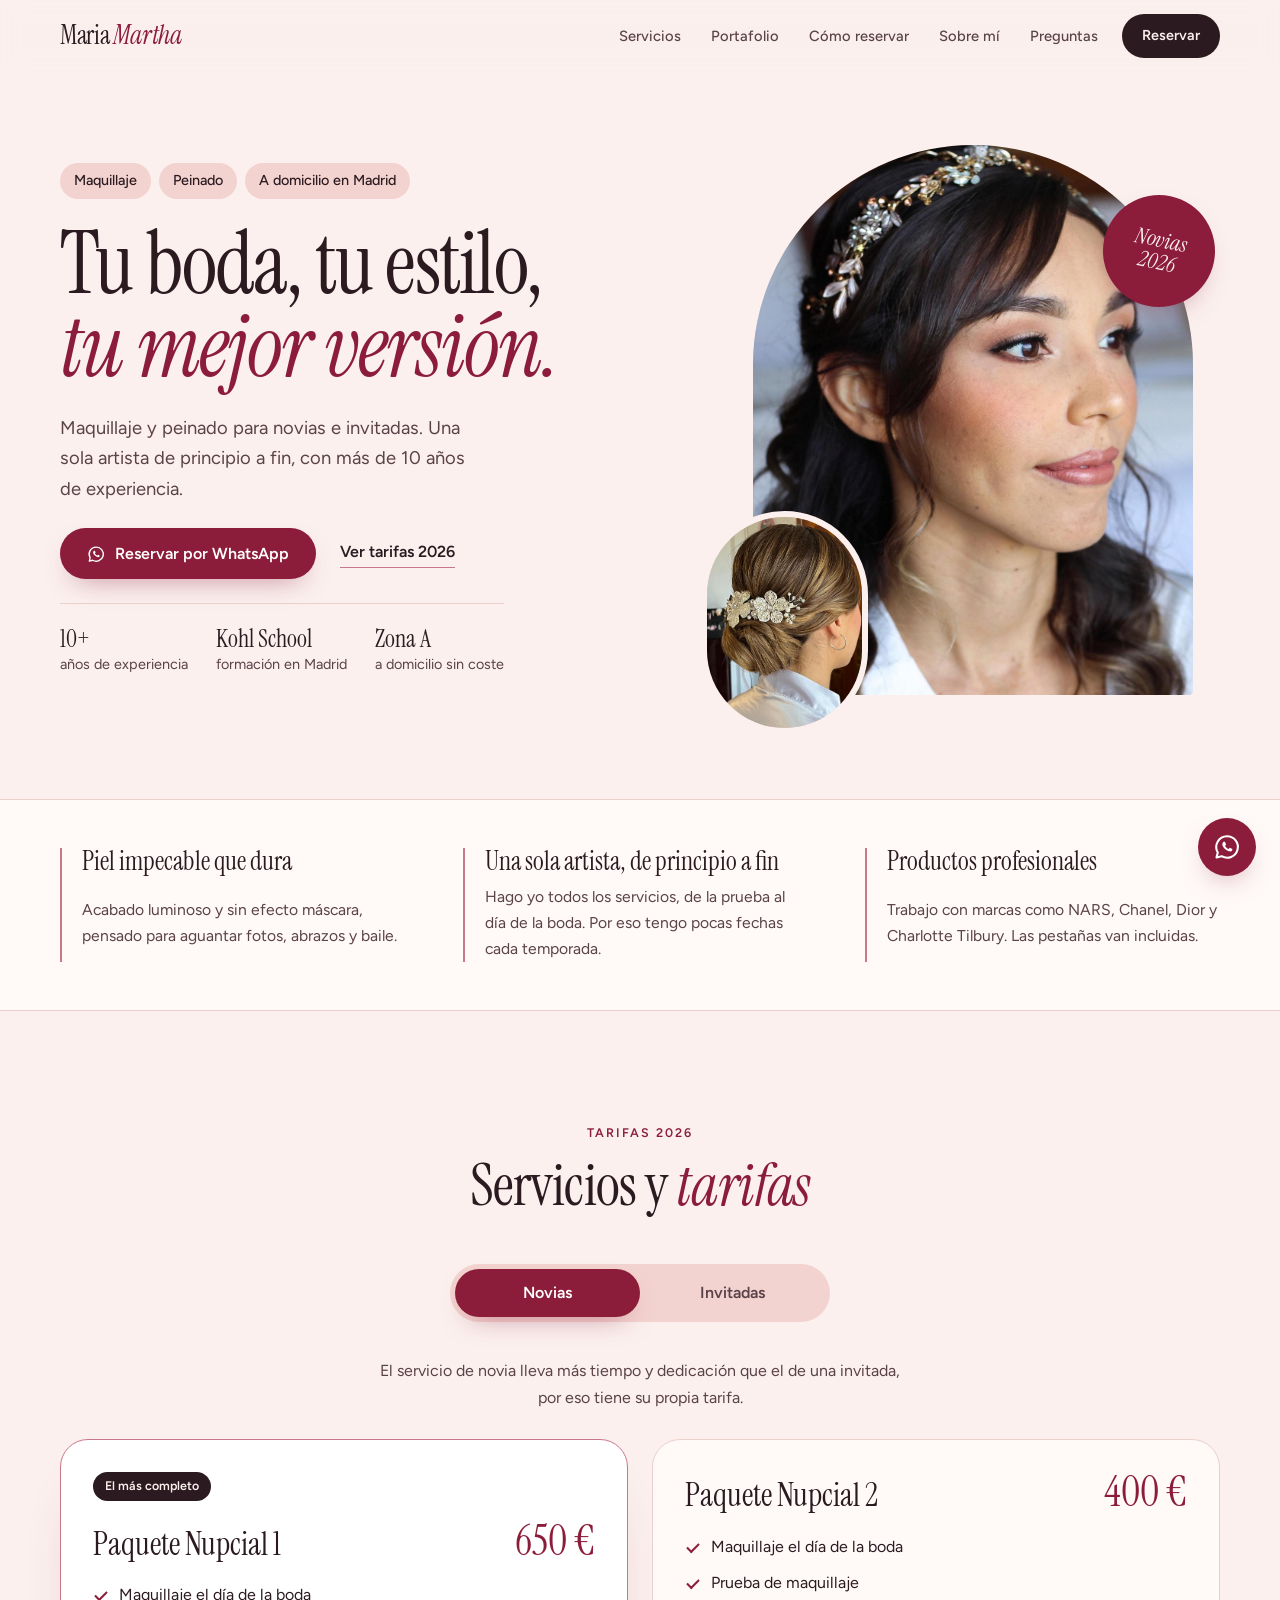
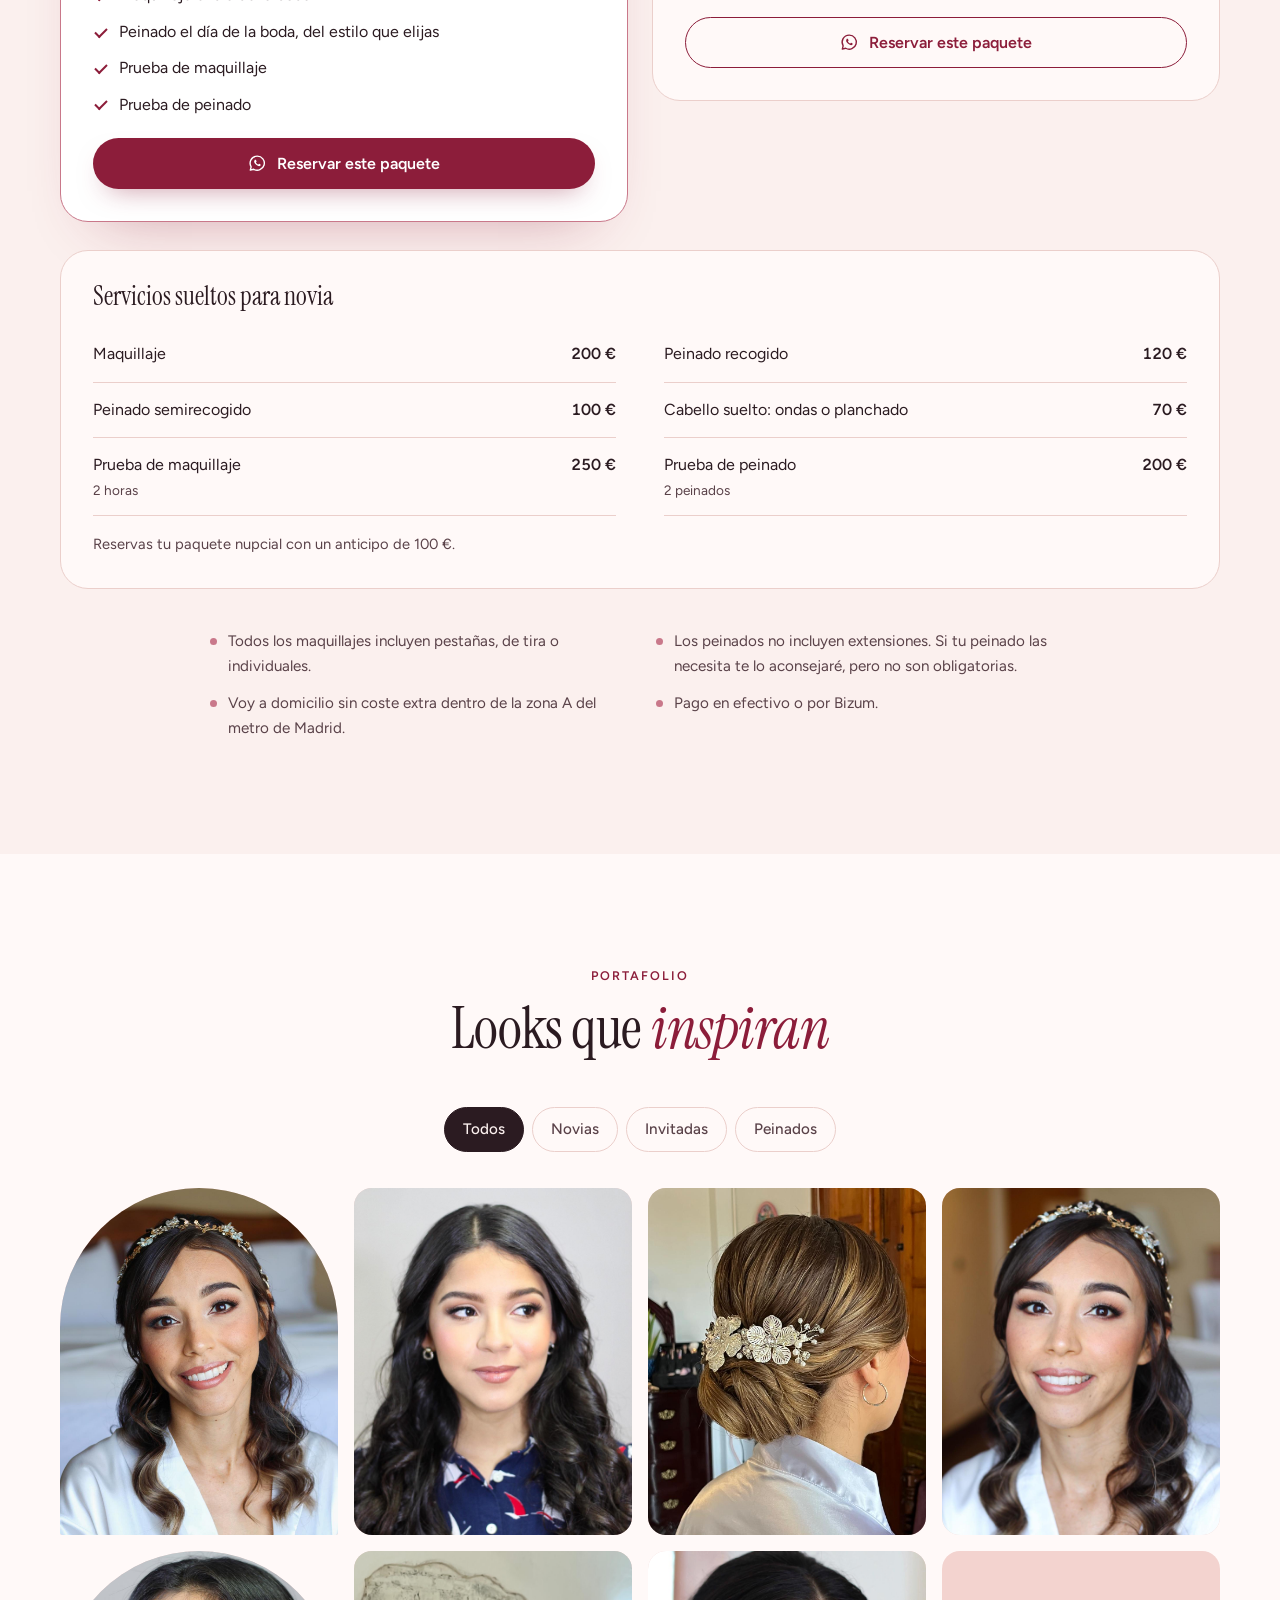
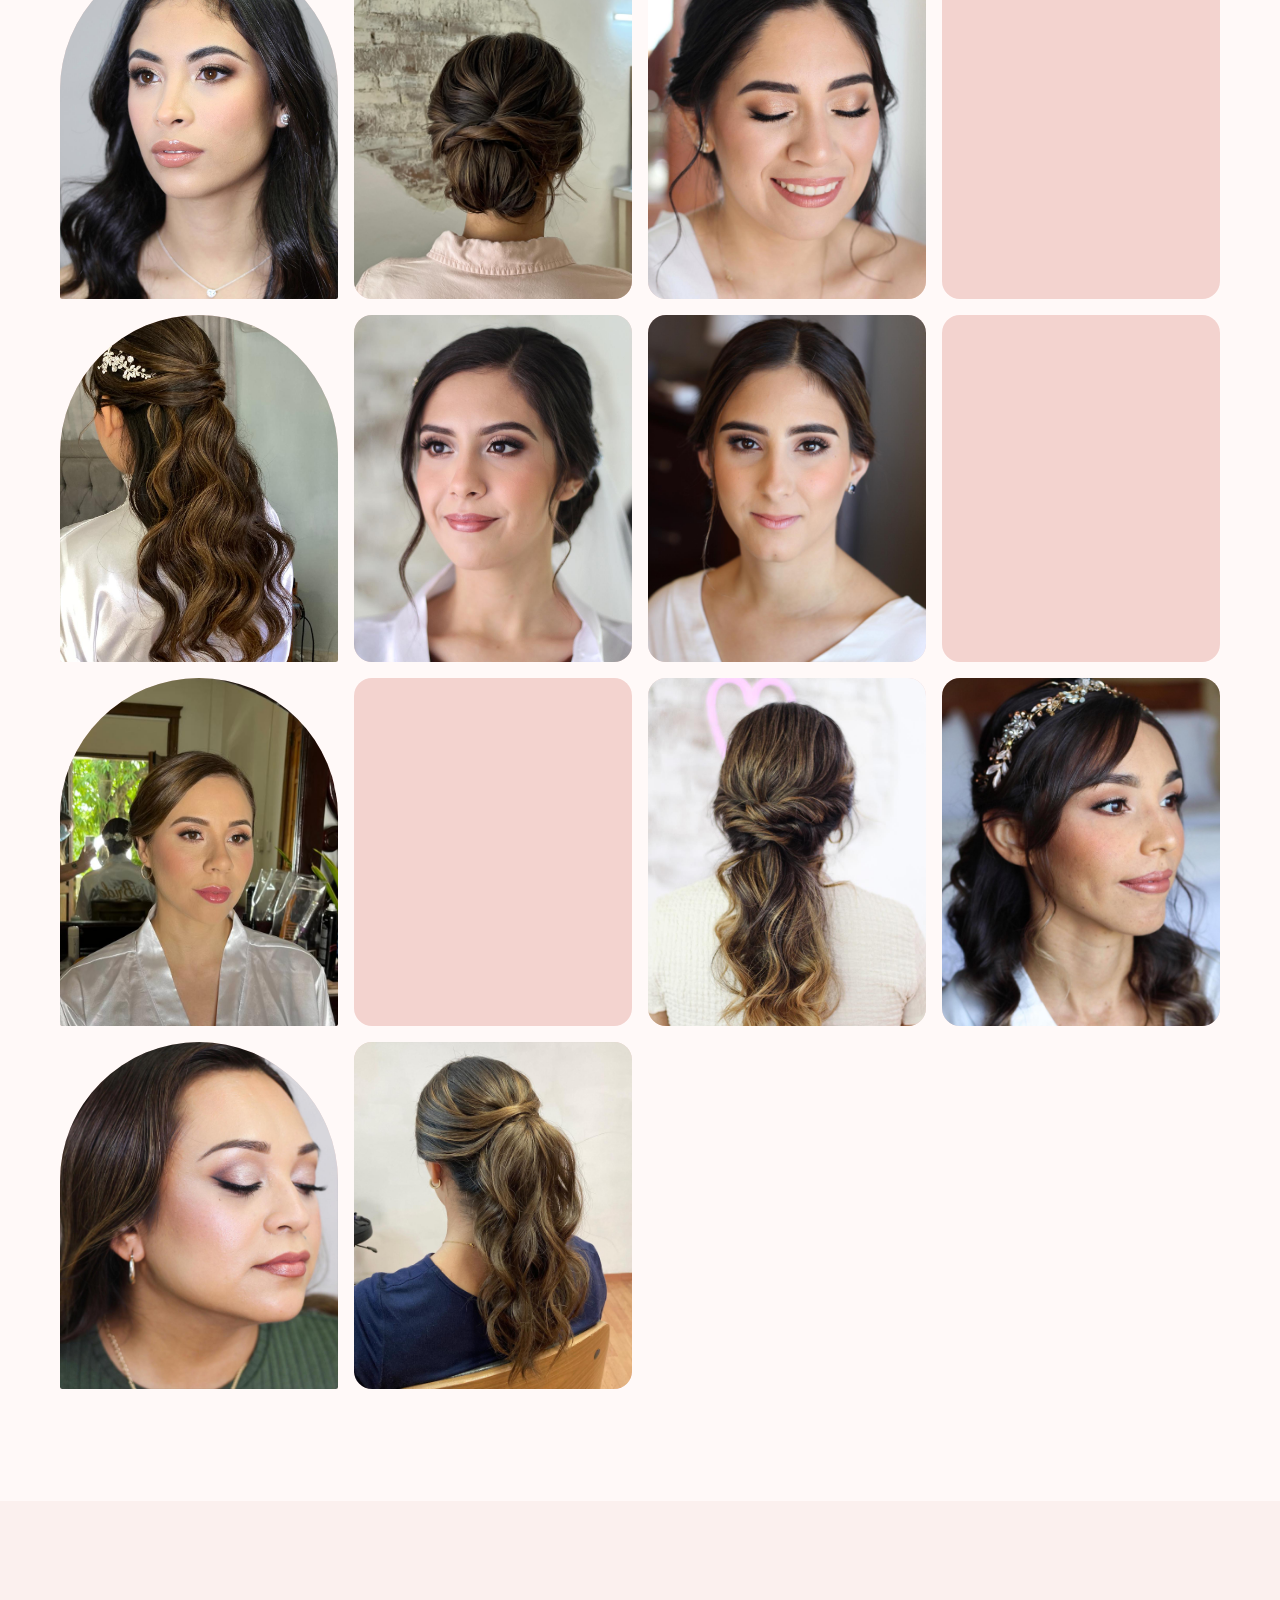
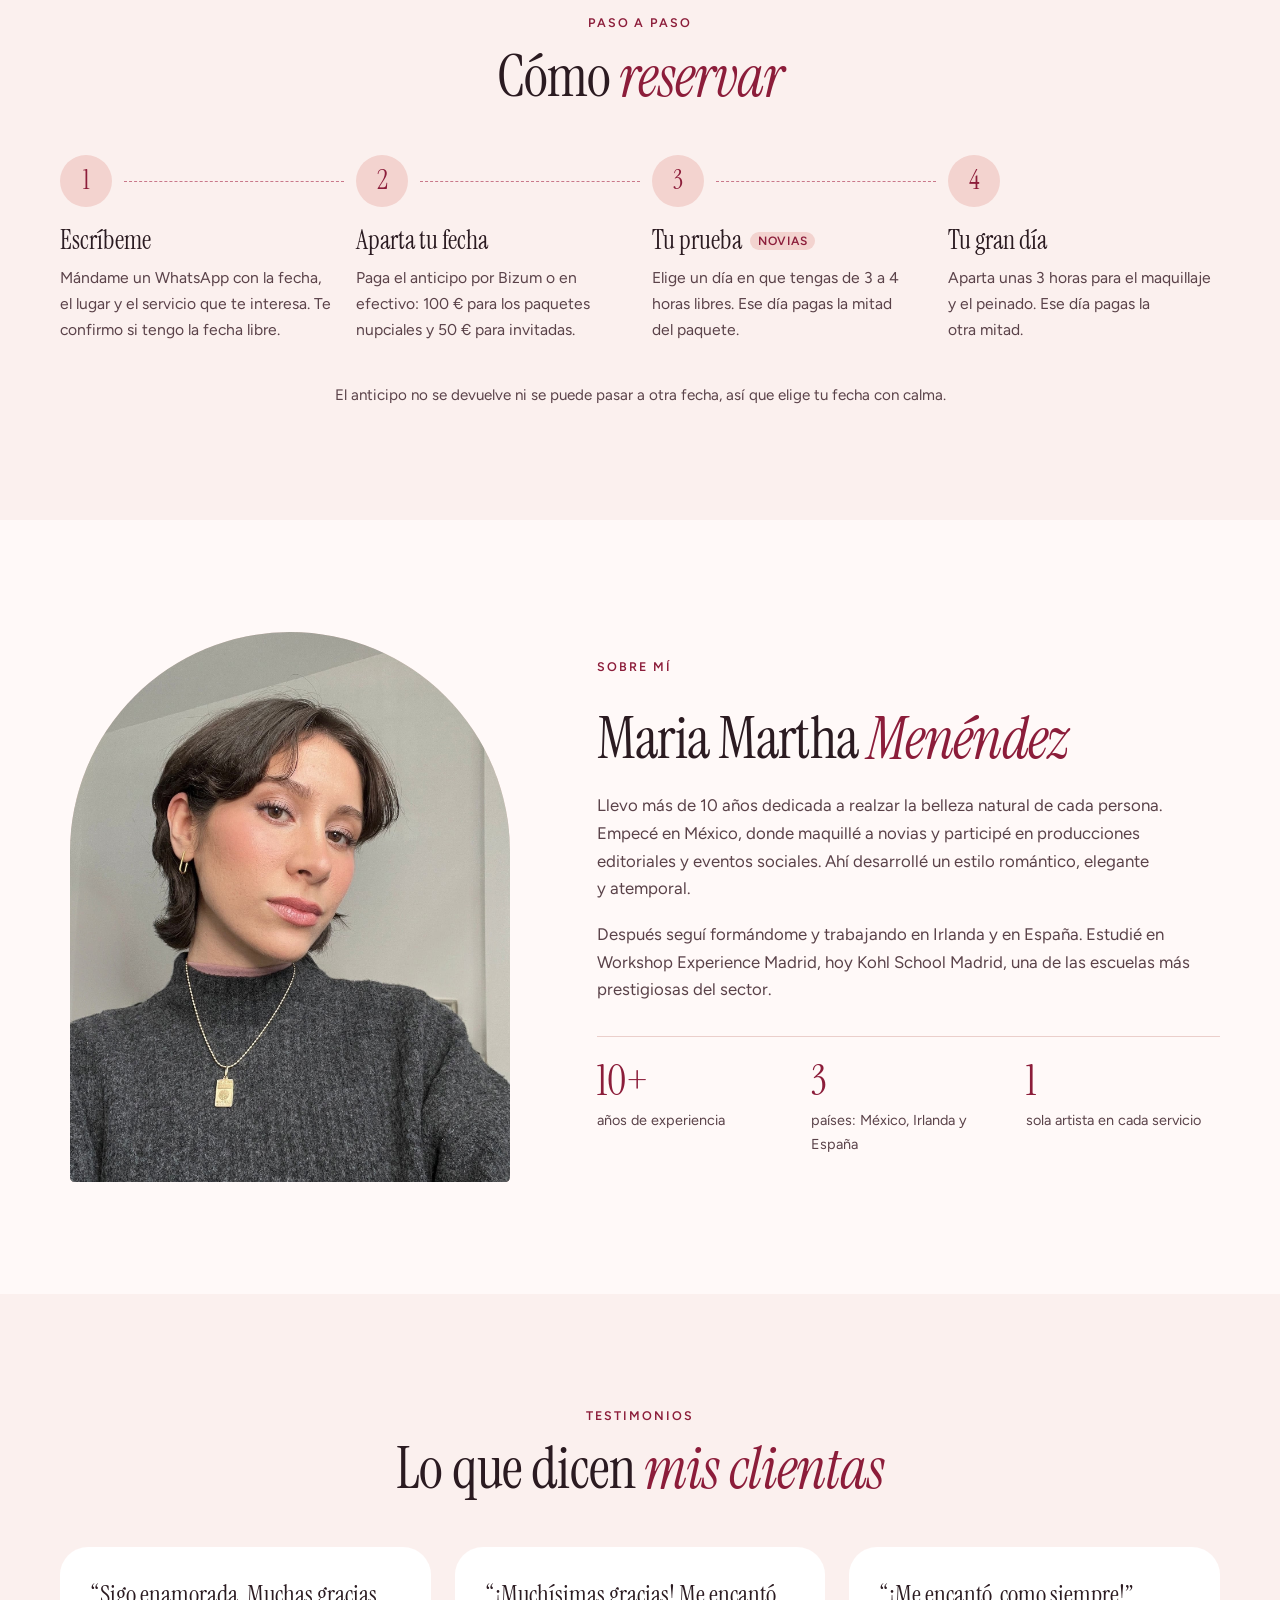
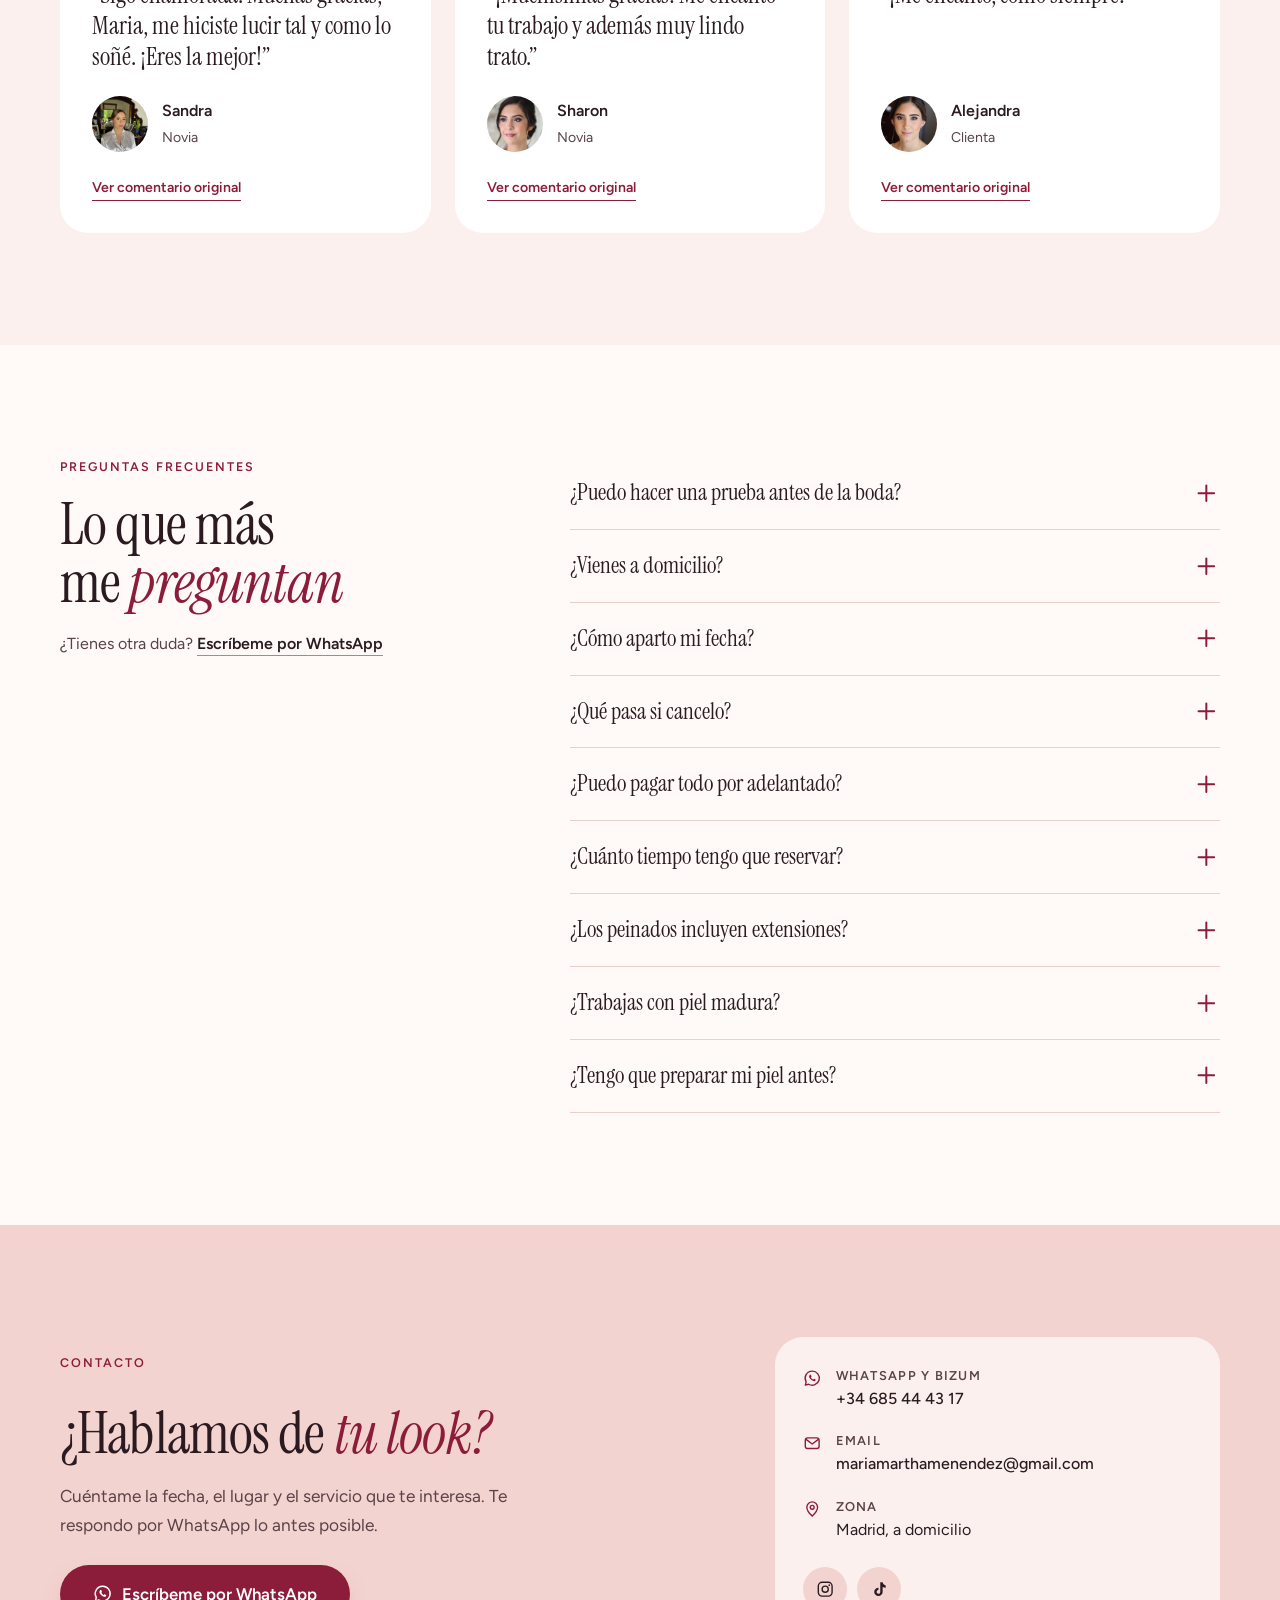
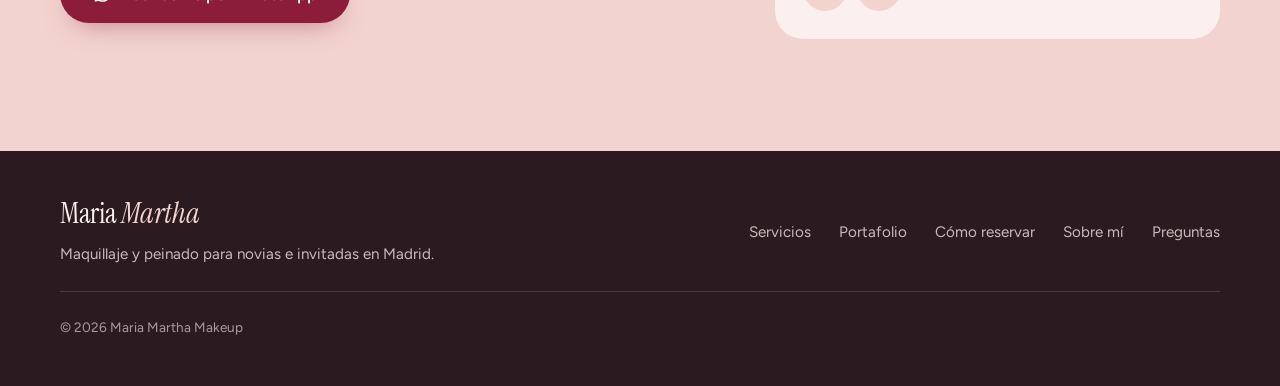
==== commit c952fb9d: "Redesign site with "Rosa Cereza" direction and WhatsApp-only booking - New visual identity: blush/ch" ====
--- a/index.html
+++ b/index.html
@@ -1,321 +1,475 @@
 <!DOCTYPE html>
-<html lang="es">
+<html lang="es" class="no-js">
 <head>
 <meta charset="UTF-8">
 <meta name="viewport" content="width=device-width, initial-scale=1.0">
-<title>Maria Martha - Book Me</title>
-<link rel="stylesheet" href="css/styles.css">
+<title>Maria Martha Makeup · Maquillaje y peinado para novias en Madrid</title>
+<meta name="description" content="Maquillaje y peinado para novias e invitadas en Madrid. Servicio a domicilio sin coste extra en la zona A. Más de 10 años de experiencia. Reserva por WhatsApp.">
+<meta name="theme-color" content="#FBF0EE">
+<link rel="icon" href="favicon.svg" type="image/svg+xml">
+<script>document.documentElement.className = 'js';</script>
+
+<meta property="og:type" content="website">
+<meta property="og:locale" content="es_ES">
+<meta property="og:title" content="Maria Martha Makeup · Novias e invitadas en Madrid">
+<meta property="og:description" content="Maquillaje y peinado a domicilio en Madrid. Paquetes nupciales, pruebas y servicios para invitadas.">
+<meta property="og:image" content="Fotos%20Maquillaje/IMG-20260705-WA0017.jpg">
+<meta name="twitter:card" content="summary_large_image">
+
 <link rel="preconnect" href="https://fonts.googleapis.com">
 <link rel="preconnect" href="https://fonts.gstatic.com" crossorigin>
-<link href="https://fonts.googleapis.com/css2?family=Playfair+Display:ital,wght@0,400;0,600;0,700;1,400&family=Raleway:wght@300;400;500;600&display=swap" rel="stylesheet">
-<link rel="stylesheet" href="https://cdnjs.cloudflare.com/ajax/libs/font-awesome/6.5.0/css/all.min.css">
+<link href="https://fonts.googleapis.com/css2?family=Instrument+Serif:ital@0;1&family=Figtree:wght@400;500;600;700&display=swap" rel="stylesheet">
+<link rel="stylesheet" href="css/styles.css">
+
+<script type="application/ld+json">
+{
+  "@context": "https://schema.org",
+  "@type": "BeautySalon",
+  "name": "Maria Martha Makeup",
+  "description": "Maquillaje y peinado para novias e invitadas en Madrid, a domicilio.",
+  "telephone": "+34685444317",
+  "email": "mariamarthamenendez@gmail.com",
+  "areaServed": "Madrid",
+  "address": { "@type": "PostalAddress", "addressLocality": "Madrid", "addressCountry": "ES" },
+  "priceRange": "40 € - 650 €",
+  "sameAs": [
+    "https://www.instagram.com/mariamarthamakeup",
+    "https://www.tiktok.com/@mariamartha99"
+  ]
+}
+</script>
 </head>
 <body>
 
+<!-- ICONOS (sprite SVG) -->
+<svg width="0" height="0" class="sprite" aria-hidden="true">
+  <symbol id="i-wa" viewBox="0 0 24 24"><path d="M12 2.8a9.2 9.2 0 0 0-7.9 13.9L3 21l4.4-1.1A9.2 9.2 0 1 0 12 2.8Z" fill="none" stroke="currentColor" stroke-width="1.8" stroke-linejoin="round"/><path d="M8.6 7.9c.2-.4.5-.4.8-.4h.5c.2 0 .4.1.5.4l.7 1.7c.1.2 0 .5-.1.6l-.5.6c-.1.1-.2.3 0 .5.6 1 1.4 1.8 2.5 2.4.2.1.4.1.5-.1l.6-.7c.2-.2.4-.2.6-.1l1.6.8c.2.1.4.3.3.5 0 .7-.4 1.4-1 1.6-.7.3-1.6.3-3.4-.6-2.1-1.1-3.5-3-3.8-3.7-.5-.9-.6-2.2.2-3.4Z" fill="currentColor"/></symbol>
+  <symbol id="i-ig" viewBox="0 0 24 24"><rect x="3" y="3" width="18" height="18" rx="5" fill="none" stroke="currentColor" stroke-width="1.8"/><circle cx="12" cy="12" r="4" fill="none" stroke="currentColor" stroke-width="1.8"/><circle cx="17.3" cy="6.7" r="1.1" fill="currentColor"/></symbol>
+  <symbol id="i-tt" viewBox="0 0 24 24"><path d="M16.5 3c.4 2.2 1.9 3.8 4 4.1v3.1c-1.5 0-2.9-.4-4-1.1v6.4A5.5 5.5 0 1 1 11 10v3.2a2.4 2.4 0 1 0 2.4 2.3V3h3.1Z" fill="currentColor"/></symbol>
+  <symbol id="i-menu" viewBox="0 0 24 24"><path d="M4 7h16M4 12h16M4 17h16" stroke="currentColor" stroke-width="1.8" stroke-linecap="round"/></symbol>
+  <symbol id="i-close" viewBox="0 0 24 24"><path d="M6 6l12 12M18 6L6 18" stroke="currentColor" stroke-width="1.8" stroke-linecap="round"/></symbol>
+  <symbol id="i-left" viewBox="0 0 24 24"><path d="M15 5l-7 7 7 7" fill="none" stroke="currentColor" stroke-width="1.8" stroke-linecap="round" stroke-linejoin="round"/></symbol>
+  <symbol id="i-right" viewBox="0 0 24 24"><path d="M9 5l7 7-7 7" fill="none" stroke="currentColor" stroke-width="1.8" stroke-linecap="round" stroke-linejoin="round"/></symbol>
+  <symbol id="i-plus" viewBox="0 0 24 24"><path d="M12 5v14M5 12h14" stroke="currentColor" stroke-width="1.8" stroke-linecap="round"/></symbol>
+  <symbol id="i-mail" viewBox="0 0 24 24"><rect x="3" y="5" width="18" height="14" rx="3" fill="none" stroke="currentColor" stroke-width="1.8"/><path d="M4 7l8 6 8-6" fill="none" stroke="currentColor" stroke-width="1.8" stroke-linejoin="round"/></symbol>
+  <symbol id="i-pin" viewBox="0 0 24 24"><path d="M12 21s-7-6.2-7-11.5A7 7 0 0 1 19 9.5C19 14.8 12 21 12 21Z" fill="none" stroke="currentColor" stroke-width="1.8"/><circle cx="12" cy="9.5" r="2.5" fill="none" stroke="currentColor" stroke-width="1.8"/></symbol>
+</svg>
+
+<a class="skip-link" href="#main">Saltar al contenido</a>
+
 <!-- HEADER -->
 <header class="header" id="header">
-<div class="container header__container">
-<a href="#" class="header__logo">Maria<span>Martha</span></a>
-<nav class="header__nav" id="nav-menu">
-<ul class="header__list">
-<li><a href="#home" class="header__link">Inicio</a></li>
-<li><a href="#experience" class="header__link">La Experiencia</a></li>
-<li><a href="#about" class="header__link">Acerca de Mi</a></li>
-<li><a href="#portafolio" class="header__link">Portafolio</a></li>
-<li><a href="#faq" class="header__link">FAQ</a></li>
-<li><a href="#testimonials" class="header__link">Testimonios</a></li>
-<li><a href="#contact" class="header__link">Contacto</a></li>
-</ul>
-</nav>
-<button class="header__toggle" id="nav-toggle" aria-label="Menu"><i class="fas fa-bars"></i></button>
-</div>
+  <div class="container header__container">
+    <a href="#home" class="logo" aria-label="Maria Martha, inicio">Maria <em>Martha</em></a>
+    <nav class="header__nav" id="nav-menu" aria-label="Principal">
+      <ul class="header__list">
+        <li><a href="#servicios" class="header__link">Servicios</a></li>
+        <li><a href="#portafolio" class="header__link">Portafolio</a></li>
+        <li><a href="#reservar" class="header__link">Cómo reservar</a></li>
+        <li><a href="#sobre-mi" class="header__link">Sobre mí</a></li>
+        <li><a href="#preguntas" class="header__link">Preguntas</a></li>
+      </ul>
+      <a class="btn btn--primary btn--small header__nav-cta" href="https://wa.me/34685444317" data-wa target="_blank" rel="noopener">
+        <svg class="icon"><use href="#i-wa"/></svg>Reservar por WhatsApp
+      </a>
+    </nav>
+    <a class="header__cta" href="https://wa.me/34685444317" data-wa target="_blank" rel="noopener">Reservar</a>
+    <button class="header__toggle" id="nav-toggle" aria-label="Abrir menú" aria-expanded="false" aria-controls="nav-menu">
+      <svg class="icon icon--menu"><use href="#i-menu"/></svg>
+      <svg class="icon icon--close"><use href="#i-close"/></svg>
+    </button>
+  </div>
 </header>
+<div class="nav-backdrop" id="nav-backdrop" hidden></div>
+
+<main id="main">
 
 <!-- HERO -->
 <section class="hero" id="home">
-<div class="hero__overlay"></div>
-<div class="hero__bg">
-<img src="Fotos%20Maquillaje/IMG-20260705-WA0017.jpg" alt="Makeup" loading="eager" fetchpriority="high" decoding="async">
-</div>
-<div class="container hero__container">
-<div class="hero__content">
-<span class="hero__tag">Makeup Artist</span>
-<h1 class="hero__title">Realza tu <span class="gold">Belleza</span> <br>Unica</h1>
-<p class="hero__desc">
-¿Lista para lucir radiante en cualquier ocasion? Creamos una experiencia de lujo
-donde cada detalle es meticulosamente elaborado para que brilles — en tu boda,
-un evento especial o tu dia a dia.
-</p>
-<a href="#contact" class="btn btn--primary">Reserva Ahora</a>
-<a href="#experience" class="btn btn--outline">Descubre Mas</a>
-</div>
-</div>
-</section>
-
-<!-- EXPERIENCE -->
-<section class="experience section" id="experience">
-<div class="container">
-<div class="section__header">
-<span class="section__subtitle">The Experience</span>
-<h2 class="section__title">Mi <span class="gold">Estilo</span> Exclusivo</h2>
-<p class="section__desc">Mi trabajo va mas alla del maquillaje; creo un look a tu medida, con una experiencia de lujo donde cada detalle esta pensado para ti.</p>
-</div>
-<div class="carousel">
-<div class="experience__grid carousel__track">
-<div class="experience__card">
-<div class="experience__icon"><i class="fas fa-star"></i></div>
-<h3>Cobertura Impecable</h3>
-<p>Piel perfecta, libre de cake, con un acabado romantico y duradero.</p>
-</div>
-<div class="experience__card">
-<div class="experience__icon"><i class="fas fa-feather"></i></div>
-<h3>Glamour Romantico</h3>
-<p>Delineador romantico, labios gloss y elegancia atemporal para cualquier ocasion.</p>
-</div>
-<div class="experience__card">
-<div class="experience__icon"><i class="fas fa-gem"></i></div>
-<h3>Productos de Lujo</h3>
-<p>Marcas profesionales como NARS, Chanel, Dior, Charlotte Tilbury y mas.</p>
-</div>
-</div>
-<button class="carousel__arrow carousel__arrow--prev" aria-label="Anterior"><i class="fas fa-chevron-left"></i></button>
-<button class="carousel__arrow carousel__arrow--next" aria-label="Siguiente"><i class="fas fa-chevron-right"></i></button>
-<div class="carousel__dots"></div>
-</div>
-</div>
-
-<!-- ABOUT -->
-<section class="about section" id="about">
-<div class="container">
-<div class="about__wrapper">
-<div class="about__image">
-<img loading="lazy" decoding="async" src="Fotos%20Maquillaje/Yo.jpg" alt="Maria Martha Menendez">
-</div>
-<div class="about__content">
-<span class="section__subtitle">Acerca de Mi</span>
-<h2 class="section__title">Maria Martha <span class="gold">Menendez</span></h2>
-<div class="about__tagline"><i class="fas fa-paint-brush"></i> Maquilladora Profesional</div>
-<p class="about__desc">
-Con mas de 10 años de experiencia, he dedicado mi carrera a realzar la belleza
-natural de cada persona. Comence mi trayectoria en Mexico, donde maquille a novias
-y participe en producciones editoriales y eventos sociales, desarrollando un estilo
-romantico, elegante y atemporal.
-</p>
-<p class="about__desc">
-Mi pasion por el maquillaje me llevo a continuar mi formacion y carrera en Irlanda
-y en España. Realice mis estudios en Workshop Experience Madrid, hoy conocida como
-Kohl School Madrid, una de las escuelas mas prestigiosas del sector.
-</p>
-<div class="about__stats">
-<div class="about__stat">
-<span class="about__stat-number">10+</span>
-<span class="about__stat-label">Anos de Experiencia</span>
-</div>
-<div class="about__stat">
-<span class="about__stat-number">3</span>
-<span class="about__stat-label">Paises</span>
-</div>
-</div>
-</div>
-</div>
-</div>
-</section>
-
-<!-- GALLERY -->
-<section class="gallery section" id="portafolio">
-<div class="container">
-<div class="section__header">
-<span class="section__subtitle">Nuestro Portafolio</span>
-<h2 class="section__title">Looks que <span class="gold">Inspiran</span></h2>
-</div>
-<div class="carousel">
-<div class="gallery__grid carousel__track">
-<div class="gallery__item"><img loading="lazy" decoding="async" src="Fotos%20Maquillaje/IMG-20260705-WA0008.jpg" alt="Look1"></div>
-<div class="gallery__item"><img loading="lazy" decoding="async" src="Fotos%20Maquillaje/IMG-20260705-WA0009.jpg" alt="Look2"></div>
-<div class="gallery__item"><img loading="lazy" decoding="async" src="Fotos%20Maquillaje/IMG-20260705-WA0010.jpg" alt="Look3"></div>
-<div class="gallery__item"><img loading="lazy" decoding="async" src="Fotos%20Maquillaje/IMG-20260705-WA0011.jpg" alt="Look4"></div>
-<div class="gallery__item"><img loading="lazy" decoding="async" src="Fotos%20Maquillaje/IMG-20260705-WA0012.jpg" alt="Look5"></div>
-<div class="gallery__item"><img loading="lazy" decoding="async" src="Fotos%20Maquillaje/IMG-20260705-WA0013.jpg" alt="Look6"></div>
-<div class="gallery__item"><img loading="lazy" decoding="async" src="Fotos%20Maquillaje/IMG-20260705-WA0007.jpg" alt="Look de maquillaje"></div>
-<div class="gallery__item"><img loading="lazy" decoding="async" src="Fotos%20Maquillaje/IMG-20260705-WA0018.jpg" alt="Look de maquillaje"></div>
-<div class="gallery__item"><img loading="lazy" decoding="async" src="Fotos%20Maquillaje/IMG-20260705-WA0020.jpg" alt="Look de maquillaje"></div>
-<div class="gallery__item"><img loading="lazy" decoding="async" src="Fotos%20Maquillaje/IMG-20260705-WA0021.jpg" alt="Look de maquillaje"></div>
-<div class="gallery__item"><img loading="lazy" decoding="async" src="Fotos%20Maquillaje/IMG-20260705-WA0022.jpg" alt="Look de maquillaje"></div>
-<div class="gallery__item"><img loading="lazy" decoding="async" src="Fotos%20Maquillaje/IMG-20260705-WA0023.jpg" alt="Look de maquillaje"></div>
-<div class="gallery__item"><img loading="lazy" decoding="async" src="Fotos%20Maquillaje/IMG-20260705-WA0024.jpg" alt="Look de maquillaje"></div>
-<div class="gallery__item"><img loading="lazy" decoding="async" src="Fotos%20Maquillaje/IMG-20260705-WA0014.jpg" alt="Look de maquillaje"></div>
-</div>
-<button class="carousel__arrow carousel__arrow--prev" aria-label="Anterior"><i class="fas fa-chevron-left"></i></button>
-<button class="carousel__arrow carousel__arrow--next" aria-label="Siguiente"><i class="fas fa-chevron-right"></i></button>
-<div class="carousel__dots"></div>
-</div>
-</div>
-</section>
-
-<!-- FAQ -->
-<section class="faq section" id="faq">
-<div class="container">
-<div class="section__header">
-<span class="section__subtitle">FAQ</span>
-<h2 class="section__title">Preguntas <span class="gold">Frecuentes</span></h2>
-</div>
-<div class="faq__container">
-<div class="faq__item">
-<button class="faq__question"><span>¿Puedo agendar una prueba antes de reservar?</span><i class="fas fa-chevron-down"></i></button>
-<div class="faq__answer"><p>Te recomendamos explorar nuestro portafolio, Instagram y reseñas para asegurarte de que mi maquillaje es ideal para ti.</p></div>
-</div>
-<div class="faq__item">
-<button class="faq__question"><span>¿Trabajan con piel madura?</span><i class="fas fa-chevron-down"></i></button>
-<div class="faq__answer"><p>Si! Todos nuestros artistas estan entrenados para trabajar con piel madura, usando productos y tecnicas que crean un look hidratado, natural y rejuvenecedor.</p></div>
-</div>
-<div class="faq__item">
-<button class="faq__question"><span>¿Que productos usan?</span><i class="fas fa-chevron-down"></i></button>
-<div class="faq__answer"><p>Usamos marcas de lujo como NARS, Chanel, Dior, Charlotte Tilbury, Gucci Beauty, Fenty Beauty y mas.</p></div>
-</div>
-<div class="faq__item">
-<button class="faq__question"><span>¿Debo preparar mi piel antes de la cita?</span><i class="fas fa-chevron-down"></i></button>
-<div class="faq__answer"><p>Si, la preparacion es esencial. Te damos instrucciones detalladas para que tu piel luzca radiante.</p></div>
-</div>
-</div>
-</div>
-</section>
-
-<!-- TESTIMONIALS -->
-<section class="testimonials section" id="testimonials">
-<div class="container">
-<div class="section__header">
-<span class="section__subtitle">Testimonios</span>
-<h2 class="section__title">Lo que dicen <span class="gold">nuestras clientas</span></h2>
-</div>
-<div class="carousel">
-<div class="testimonials__grid carousel__track">
-<div class="testimonial__card">
-<img loading="lazy" decoding="async" class="testimonial__image" src="Testimonios/IMG-20260705-WA0007_Testimonio_Sandra.jpg" alt="Testimonio de Sandra">
-<div class="testimonial__author">
-<img loading="lazy" decoding="async" src="Fotos%20Maquillaje/IMG-20260705-WA0007.jpg" alt="Sandra">
-<div><h4>Sandra</h4><span>Cliente</span></div>
-</div>
-</div>
-<div class="testimonial__card">
-<img loading="lazy" decoding="async" class="testimonial__image" src="Testimonios/IMG-20260705-WA0014_Testimonio_Sharon.jpg" alt="Testimonio de Sharon">
-<div class="testimonial__author">
-<img loading="lazy" decoding="async" src="Fotos%20Maquillaje/IMG-20260705-WA0014.jpg" alt="Sharon">
-<div><h4>Sharon</h4><span>Cliente</span></div>
-</div>
-</div>
-<div class="testimonial__card">
-<img loading="lazy" decoding="async" class="testimonial__image" src="Testimonios/IMG-20260705-WA0021_Testimonio_Alejandra.jpg" alt="Testimonio de Alejandra">
-<div class="testimonial__author">
-<img loading="lazy" decoding="async" src="Fotos%20Maquillaje/IMG-20260705-WA0021.jpg" alt="Alejandra">
-<div><h4>Alejandra</h4><span>Cliente</span></div>
-</div>
-</div>
-</div>
-<button class="carousel__arrow carousel__arrow--prev" aria-label="Anterior"><i class="fas fa-chevron-left"></i></button>
-<button class="carousel__arrow carousel__arrow--next" aria-label="Siguiente"><i class="fas fa-chevron-right"></i></button>
-<div class="carousel__dots"></div>
-</div>
-</div>
-</section>
-
-<!-- CONTACT -->
-<section class="contact section" id="contact">
-<div class="container">
-<div class="section__header">
-<span class="section__subtitle">Contactanos</span>
-<h2 class="section__title">Reserva tu <span class="gold">Experiencia</span></h2>
-<p class="section__desc">Lista para verte espectacular en tu proximo evento? Dejame tus datos y te contactare para crear el look de tus sueños.</p>
-</div>
-<div class="contact__wrapper">
-<div class="contact__info">
-<h3>Hablemos de tu look</h3>
-<div class="contact__item">
-<i class="fas fa-envelope"></i>
-<div><strong>Email</strong><p>mariamarthamenendez@gmail.com</p></div>
-</div>
-<div class="contact__item">
-<i class="fas fa-map-marker-alt"></i>
-<div><strong>Ubicacion</strong><p>Madrid</p></div>
-</div>
-<div class="contact__item">
-<i class="fas fa-phone"></i>
-<div><strong>Telefono</strong><p>+34685444317</p></div>
-</div>
-<div class="contact__social">
-<a href="https://www.instagram.com/mariamarthamakeup" target="_blank" rel="noopener" aria-label="Instagram"><i class="fab fa-instagram"></i></a>
-<a href="https://www.tiktok.com/@mariamartha99" target="_blank" rel="noopener" aria-label="TikTok"><i class="fab fa-tiktok"></i></a>
-</div>
-<a href="https://wa.me/34685444317?text=Hola%20Maria%20Martha%2C%20me%20gustaria%20info%20sobre%20maquillaje" class="whatsapp-btn" target="_blank" rel="noopener" aria-label="WhatsApp"><i class="fab fa-whatsapp"></i> Escribeme por WhatsApp</a>
-</div>
-<form class="contact__form" id="contactForm" action="#" method="POST" novalidate>
-<div id="formErrors" class="form__errors" style="display:none;"></div>
-<div class="form__group">
-<input type="text" name="name" id="name" placeholder="Tu Nombre" required>
-</div>
-<div class="form__group">
-<input type="email" name="email" id="email" placeholder="Tu Email" required>
-</div>
-<div class="form__group">
-<input type="tel" name="phone" id="phone" placeholder="Tu Telefono movil (ej: 612345678)" required>
-</div>
-<div class="form__group">
-<input type="text" name="wedding_date" id="wedding_date" placeholder="Dia de tu evento" onfocus="(this.type='date')">
-</div>
-<div class="form__group">
-<textarea name="message" id="message" placeholder="Cuentanos sobre el look que deseas..." rows="5" required></textarea>
-</div>
-<button type="submit" class="btn btn--primary btn--full">Enviar Mensaje</button>
-</form>
-<div id="formSuccess" class="form__success" style="display:none;">
-<i class="fas fa-check-circle"></i>
-<h3>Mensaje Enviado!</h3>
-<p>Gracias por contactarnos. Te responderemos a la brevedad.</p>
-</div>
-</div>
-</div>
-</section>
+  <div class="container hero__container">
+    <div class="hero__content">
+      <ul class="chips" aria-label="Servicios">
+        <li class="chip">Maquillaje</li>
+        <li class="chip">Peinado</li>
+        <li class="chip">A domicilio en Madrid</li>
+      </ul>
+      <h1 class="hero__title">Tu boda, tu estilo, <em>tu mejor versión.</em></h1>
+      <p class="hero__desc">Maquillaje y peinado para novias e invitadas. Una sola artista de principio a fin, con más de 10 años de experiencia.</p>
+      <div class="hero__ctas">
+        <a class="btn btn--primary" href="https://wa.me/34685444317" data-wa target="_blank" rel="noopener">
+          <svg class="icon"><use href="#i-wa"/></svg>Reservar por WhatsApp
+        </a>
+        <a class="link" href="#servicios">Ver tarifas 2026</a>
+      </div>
+      <ul class="hero__facts">
+        <li><strong>10+</strong> años de experiencia</li>
+        <li><strong>Kohl School</strong> formación en Madrid</li>
+        <li><strong>Zona A</strong> a domicilio sin coste</li>
+      </ul>
+    </div>
+    <div class="hero__art">
+      <div class="arch">
+        <img src="Fotos%20Maquillaje/IMG-20260705-WA0017.jpg" alt="Novia de perfil con tocado dorado y piel luminosa" width="1282" height="1600" fetchpriority="high">
+      </div>
+      <div class="arch arch--small">
+        <img src="Fotos%20Maquillaje/IMG-20260705-WA0009.jpg" alt="Recogido bajo con peineta floral" width="1200" height="1600" style="--pos: 60% 45%; --zoom: 1.45;">
+      </div>
+      <span class="sticker" aria-hidden="true">Novias<br>2026</span>
+    </div>
+  </div>
+</section>
+
+<!-- MI FORMA DE TRABAJAR -->
+<section class="pillars" aria-labelledby="pillars-title">
+  <div class="container">
+    <h2 class="visually-hidden" id="pillars-title">Mi forma de trabajar</h2>
+    <ul class="pillars__list">
+      <li class="pillar">
+        <h3>Piel impecable que dura</h3>
+        <p>Acabado luminoso y sin efecto máscara, pensado para aguantar fotos, abrazos y baile.</p>
+      </li>
+      <li class="pillar">
+        <h3>Una sola artista, de principio a fin</h3>
+        <p>Hago yo todos los servicios, de la prueba al día de la boda. Por eso tengo pocas fechas cada temporada.</p>
+      </li>
+      <li class="pillar">
+        <h3>Productos profesionales</h3>
+        <p>Trabajo con marcas como NARS, Chanel, Dior y Charlotte Tilbury. Las pestañas van incluidas.</p>
+      </li>
+    </ul>
+  </div>
+</section>
+
+<!-- SERVICIOS Y TARIFAS -->
+<section class="services section" id="servicios" aria-labelledby="services-title">
+  <div class="container">
+    <div class="section__header">
+      <span class="eyebrow">Tarifas 2026</span>
+      <h2 class="section__title" id="services-title">Servicios y <em>tarifas</em></h2>
+    </div>
+
+    <div class="tabs" role="tablist" aria-label="Tipo de servicio">
+      <button class="tabs__tab" role="tab" id="tab-novias" aria-controls="panel-novias" aria-selected="true">Novias</button>
+      <button class="tabs__tab" role="tab" id="tab-invitadas" aria-controls="panel-invitadas" aria-selected="false" tabindex="-1">Invitadas</button>
+    </div>
+
+    <!-- Novias -->
+    <div class="tabs__panel" role="tabpanel" id="panel-novias" aria-labelledby="tab-novias">
+      <p class="services__intro">El servicio de novia lleva más tiempo y dedicación que el de una invitada, por eso tiene su propia tarifa.</p>
+      <div class="packages">
+        <article class="package package--featured">
+          <span class="package__tag">El más completo</span>
+          <div class="package__top">
+            <h3 class="package__name">Paquete Nupcial 1</h3>
+            <span class="package__price">650&nbsp;€</span>
+          </div>
+          <ul class="package__list">
+            <li>Maquillaje el día de la boda</li>
+            <li>Peinado el día de la boda, del estilo que elijas</li>
+            <li>Prueba de maquillaje</li>
+            <li>Prueba de peinado</li>
+          </ul>
+          <a class="btn btn--primary btn--full" href="https://wa.me/34685444317" data-wa="Hola Maria, me interesa el Paquete Nupcial 1 (650 €). Mi boda es el día " target="_blank" rel="noopener">
+            <svg class="icon"><use href="#i-wa"/></svg>Reservar este paquete
+          </a>
+        </article>
+        <article class="package">
+          <div class="package__top">
+            <h3 class="package__name">Paquete Nupcial 2</h3>
+            <span class="package__price">400&nbsp;€</span>
+          </div>
+          <ul class="package__list">
+            <li>Maquillaje el día de la boda</li>
+            <li>Prueba de maquillaje</li>
+          </ul>
+          <a class="btn btn--outline btn--full" href="https://wa.me/34685444317" data-wa="Hola Maria, me interesa el Paquete Nupcial 2 (400 €). Mi boda es el día " target="_blank" rel="noopener">
+            <svg class="icon"><use href="#i-wa"/></svg>Reservar este paquete
+          </a>
+        </article>
+      </div>
+
+      <div class="price-list">
+        <h3 class="price-list__title">Servicios sueltos para novia</h3>
+        <dl class="price-list__rows">
+          <div class="price-row"><dt>Maquillaje</dt><dd>200&nbsp;€</dd></div>
+          <div class="price-row"><dt>Peinado recogido</dt><dd>120&nbsp;€</dd></div>
+          <div class="price-row"><dt>Peinado semirecogido</dt><dd>100&nbsp;€</dd></div>
+          <div class="price-row"><dt>Cabello suelto: ondas o planchado</dt><dd>70&nbsp;€</dd></div>
+          <div class="price-row"><dt>Prueba de maquillaje <span>2 horas</span></dt><dd>250&nbsp;€</dd></div>
+          <div class="price-row"><dt>Prueba de peinado <span>2 peinados</span></dt><dd>200&nbsp;€</dd></div>
+        </dl>
+        <p class="price-list__note">Reservas tu paquete nupcial con un anticipo de 100&nbsp;€.</p>
+      </div>
+    </div>
+
+    <!-- Invitadas -->
+    <div class="tabs__panel" role="tabpanel" id="panel-invitadas" aria-labelledby="tab-invitadas">
+      <p class="services__intro">Para bodas, bautizos, graduaciones o cualquier evento. Cada servicio dura 1 hora.</p>
+      <div class="price-list price-list--solo">
+        <h3 class="price-list__title">Servicios para invitadas</h3>
+        <dl class="price-list__rows">
+          <div class="price-row"><dt>Maquillaje</dt><dd>100&nbsp;€</dd></div>
+          <div class="price-row"><dt>Peinado recogido</dt><dd>90&nbsp;€</dd></div>
+          <div class="price-row"><dt>Peinado semirecogido</dt><dd>70&nbsp;€</dd></div>
+          <div class="price-row"><dt>Cabello suelto: ondas Hollywood</dt><dd>60&nbsp;€</dd></div>
+          <div class="price-row"><dt>Cabello suelto: planchado u ondas</dt><dd>40&nbsp;€</dd></div>
+        </dl>
+        <p class="price-list__note">Reservas tu cita con un anticipo de 50&nbsp;€.</p>
+        <a class="btn btn--primary" href="https://wa.me/34685444317" data-wa="Hola Maria, quiero reservar un servicio para invitada. El evento es el día " target="_blank" rel="noopener">
+          <svg class="icon"><use href="#i-wa"/></svg>Reservar mi cita
+        </a>
+      </div>
+    </div>
+
+    <ul class="services__notes">
+      <li>Todos los maquillajes incluyen pestañas, de tira o individuales.</li>
+      <li>Los peinados no incluyen extensiones. Si tu peinado las necesita te lo aconsejaré, pero no son obligatorias.</li>
+      <li>Voy a domicilio sin coste extra dentro de la zona A del metro de Madrid.</li>
+      <li>Pago en efectivo o por Bizum.</li>
+    </ul>
+  </div>
+</section>
+
+<!-- PORTAFOLIO -->
+<section class="gallery section" id="portafolio" aria-labelledby="gallery-title">
+  <div class="container">
+    <div class="section__header">
+      <span class="eyebrow">Portafolio</span>
+      <h2 class="section__title" id="gallery-title">Looks que <em>inspiran</em></h2>
+    </div>
+
+    <div class="filters" role="group" aria-label="Filtrar portafolio">
+      <button class="filter" aria-pressed="true" data-filter="todos">Todos</button>
+      <button class="filter" aria-pressed="false" data-filter="novias">Novias</button>
+      <button class="filter" aria-pressed="false" data-filter="invitadas">Invitadas</button>
+      <button class="filter" aria-pressed="false" data-filter="peinados">Peinados</button>
+    </div>
+
+    <ul class="gallery__grid" id="gallery-grid">
+      <li class="gallery__item" data-cat="novias"><button class="gallery__btn" aria-label="Ampliar foto"><img loading="lazy" decoding="async" src="Fotos%20Maquillaje/IMG-20260705-WA0013.jpg" alt="Novia con tocado de cristales y ondas suaves" width="1066" height="1600"></button></li>
+      <li class="gallery__item" data-cat="invitadas"><button class="gallery__btn" aria-label="Ampliar foto"><img loading="lazy" decoding="async" src="Fotos%20Maquillaje/IMG-20260705-WA0022.jpg" alt="Maquillaje fresco con ondas largas" width="1280" height="1600"></button></li>
+      <li class="gallery__item" data-cat="peinados"><button class="gallery__btn" aria-label="Ampliar foto"><img loading="lazy" decoding="async" src="Fotos%20Maquillaje/IMG-20260705-WA0009.jpg" alt="Recogido bajo con peineta floral" width="1200" height="1600" style="--pos: 58% 42%; --zoom: 1.25;"></button></li>
+      <li class="gallery__item" data-cat="novias"><button class="gallery__btn" aria-label="Ampliar foto"><img loading="lazy" decoding="async" src="Fotos%20Maquillaje/IMG-20260705-WA0015.jpg" alt="Novia sonriente con tocado dorado y labios rosados" width="1280" height="1600"></button></li>
+      <li class="gallery__item" data-cat="invitadas"><button class="gallery__btn" aria-label="Ampliar foto"><img loading="lazy" decoding="async" src="Fotos%20Maquillaje/IMG-20260705-WA0012.jpg" alt="Maquillaje de ojos ahumado suave con melena ondulada" width="1066" height="1600"></button></li>
+      <li class="gallery__item" data-cat="peinados"><button class="gallery__btn" aria-label="Ampliar foto"><img loading="lazy" decoding="async" src="Fotos%20Maquillaje/IMG-20260705-WA0016.jpg" alt="Moño bajo pulido" width="1200" height="1600" style="--pos: 50% 45%;"></button></li>
+      <li class="gallery__item" data-cat="novias"><button class="gallery__btn" aria-label="Ampliar foto"><img loading="lazy" decoding="async" src="Fotos%20Maquillaje/IMG-20260705-WA0008.jpg" alt="Novia sonriendo con sombra dorada y pestañas" width="1280" height="1600"></button></li>
+      <li class="gallery__item" data-cat="invitadas"><button class="gallery__btn" aria-label="Ampliar foto"><img loading="lazy" decoding="async" src="Fotos%20Maquillaje/IMG-20260705-WA0024.jpg" alt="Maquillaje que resalta los ojos verdes, con labios nude" width="1280" height="1600"></button></li>
+      <li class="gallery__item" data-cat="peinados"><button class="gallery__btn" aria-label="Ampliar foto"><img loading="lazy" decoding="async" src="Fotos%20Maquillaje/IMG-20260705-WA0011.jpg" alt="Semirecogido con ondas y tocado de hojas" width="1200" height="1600" style="--pos: 42% 55%; --zoom: 1.3;"></button></li>
+      <li class="gallery__item" data-cat="novias"><button class="gallery__btn" aria-label="Ampliar foto"><img loading="lazy" decoding="async" src="Fotos%20Maquillaje/IMG-20260705-WA0014.jpg" alt="Novia con maquillaje natural y semirecogido" width="1066" height="1600"></button></li>
+      <li class="gallery__item" data-cat="invitadas"><button class="gallery__btn" aria-label="Ampliar foto"><img loading="lazy" decoding="async" src="Fotos%20Maquillaje/IMG-20260705-WA0021.jpg" alt="Maquillaje natural con piel uniforme y labios nude" width="1280" height="1600"></button></li>
+      <li class="gallery__item" data-cat="peinados"><button class="gallery__btn" aria-label="Ampliar foto"><img loading="lazy" decoding="async" src="Fotos%20Maquillaje/IMG-20260705-WA0010.jpg" alt="Ondas Hollywood en melena larga" width="1280" height="1600" style="--pos: 55% 50%; --zoom: 1.2;"></button></li>
+      <li class="gallery__item" data-cat="novias"><button class="gallery__btn" aria-label="Ampliar foto"><img loading="lazy" decoding="async" src="Fotos%20Maquillaje/IMG-20260705-WA0007.jpg" alt="Novia con bata de satén frente al tocador" width="1200" height="1600" style="--pos: 46% 26%; --zoom: 1.7;"></button></li>
+      <li class="gallery__item" data-cat="invitadas"><button class="gallery__btn" aria-label="Ampliar foto"><img loading="lazy" decoding="async" src="Fotos%20Maquillaje/IMG-20260705-WA0025.jpg" alt="Maquillaje de ojos dorado con melena corta" width="1280" height="1600"></button></li>
+      <li class="gallery__item" data-cat="peinados"><button class="gallery__btn" aria-label="Ampliar foto"><img loading="lazy" decoding="async" src="Fotos%20Maquillaje/IMG-20260705-WA0018.jpg" alt="Coleta baja entrelazada con ondas" width="1066" height="1600"></button></li>
+      <li class="gallery__item" data-cat="novias"><button class="gallery__btn" aria-label="Ampliar foto"><img loading="lazy" decoding="async" src="Fotos%20Maquillaje/IMG-20260705-WA0017.jpg" alt="Novia de perfil con tocado dorado y piel luminosa" width="1282" height="1600"></button></li>
+      <li class="gallery__item" data-cat="invitadas"><button class="gallery__btn" aria-label="Ampliar foto"><img loading="lazy" decoding="async" src="Fotos%20Maquillaje/IMG-20260705-WA0020.jpg" alt="Maquillaje de ojos en tonos malva con delineado" width="1280" height="1600"></button></li>
+      <li class="gallery__item" data-cat="peinados"><button class="gallery__btn" aria-label="Ampliar foto"><img loading="lazy" decoding="async" src="Fotos%20Maquillaje/IMG-20260705-WA0023.jpg" alt="Coleta alta con volumen y ondas" width="1280" height="1600"></button></li>
+    </ul>
+    <button class="btn btn--outline gallery__more" id="gallery-more" aria-controls="gallery-grid" hidden>Ver las 18 fotos</button>
+  </div>
+</section>
+
+<!-- COMO RESERVAR -->
+<section class="steps section" id="reservar" aria-labelledby="steps-title">
+  <div class="container">
+    <div class="section__header">
+      <span class="eyebrow">Paso a paso</span>
+      <h2 class="section__title" id="steps-title">Cómo <em>reservar</em></h2>
+    </div>
+    <ol class="steps__list">
+      <li class="step">
+        <h3>Escríbeme</h3>
+        <p>Mándame un WhatsApp con la fecha, el lugar y el servicio que te interesa. Te confirmo si tengo la fecha libre.</p>
+      </li>
+      <li class="step">
+        <h3>Aparta tu fecha</h3>
+        <p>Paga el anticipo por Bizum o en efectivo: 100&nbsp;€ para los paquetes nupciales y 50&nbsp;€ para invitadas.</p>
+      </li>
+      <li class="step">
+        <h3>Tu prueba <span class="step__tag">novias</span></h3>
+        <p>Elige un día en que tengas de 3 a 4 horas libres. Ese día pagas la mitad del paquete.</p>
+      </li>
+      <li class="step">
+        <h3>Tu gran día</h3>
+        <p>Aparta unas 3 horas para el maquillaje y el peinado. Ese día pagas la otra mitad.</p>
+      </li>
+    </ol>
+    <p class="steps__note">El anticipo no se devuelve ni se puede pasar a otra fecha, así que elige tu fecha con calma.</p>
+  </div>
+</section>
+
+<!-- SOBRE MI -->
+<section class="about section" id="sobre-mi" aria-labelledby="about-title">
+  <div class="container about__wrapper">
+    <div class="about__image arch">
+      <img loading="lazy" decoding="async" src="Fotos%20Maquillaje/Yo.jpg" alt="Maria Martha Menéndez, maquilladora" width="1536" height="2048" style="--pos: 50% 30%;">
+    </div>
+    <div class="about__content">
+      <span class="eyebrow">Sobre mí</span>
+      <h2 class="section__title" id="about-title">Maria Martha <em>Menéndez</em></h2>
+      <p>Llevo más de 10 años dedicada a realzar la belleza natural de cada persona. Empecé en México, donde maquillé a novias y participé en producciones editoriales y eventos sociales. Ahí desarrollé un estilo romántico, elegante y atemporal.</p>
+      <p>Después seguí formándome y trabajando en Irlanda y en España. Estudié en Workshop Experience Madrid, hoy Kohl School Madrid, una de las escuelas más prestigiosas del sector.</p>
+      <ul class="about__stats">
+        <li><strong>10+</strong><span>años de experiencia</span></li>
+        <li><strong>3</strong><span>países: México, Irlanda y España</span></li>
+        <li><strong>1</strong><span>sola artista en cada servicio</span></li>
+      </ul>
+    </div>
+  </div>
+</section>
+
+<!-- TESTIMONIOS -->
+<section class="testimonials section" id="testimonios" aria-labelledby="testimonials-title">
+  <div class="container">
+    <div class="section__header">
+      <span class="eyebrow">Testimonios</span>
+      <h2 class="section__title" id="testimonials-title">Lo que dicen <em>mis clientas</em></h2>
+    </div>
+    <ul class="testimonials__grid">
+      <li class="testimonial">
+        <blockquote>“Sigo enamorada. Muchas gracias, Maria, me hiciste lucir tal y como lo soñé. ¡Eres la mejor!”</blockquote>
+        <div class="testimonial__author">
+          <img loading="lazy" decoding="async" src="Fotos%20Maquillaje/IMG-20260705-WA0007.jpg" alt="" width="1200" height="1600" style="--pos: 46% 22%;">
+          <div><strong>Sandra</strong><span>Novia</span></div>
+        </div>
+        <button class="testimonial__source" data-src="Testimonios/IMG-20260705-WA0007_Testimonio_Sandra.jpg" data-alt="Comentario original de Sandra en Instagram">Ver comentario original</button>
+      </li>
+      <li class="testimonial">
+        <blockquote>“¡Muchísimas gracias! Me encantó tu trabajo y además muy lindo trato.”</blockquote>
+        <div class="testimonial__author">
+          <img loading="lazy" decoding="async" src="Fotos%20Maquillaje/IMG-20260705-WA0014.jpg" alt="" width="1066" height="1600" style="--pos: 50% 25%;">
+          <div><strong>Sharon</strong><span>Novia</span></div>
+        </div>
+        <button class="testimonial__source" data-src="Testimonios/IMG-20260705-WA0014_Testimonio_Sharon.jpg" data-alt="Comentario original de Sharon en Instagram">Ver comentario original</button>
+      </li>
+      <li class="testimonial">
+        <blockquote>“¡Me encantó, como siempre!”</blockquote>
+        <div class="testimonial__author">
+          <img loading="lazy" decoding="async" src="Fotos%20Maquillaje/IMG-20260705-WA0021.jpg" alt="" width="1280" height="1600" style="--pos: 50% 25%;">
+          <div><strong>Alejandra</strong><span>Clienta</span></div>
+        </div>
+        <button class="testimonial__source" data-src="Testimonios/IMG-20260705-WA0021_Testimonio_Alejandra.jpg" data-alt="Comentario original de Alejandra en Instagram">Ver comentario original</button>
+      </li>
+    </ul>
+  </div>
+</section>
+
+<!-- PREGUNTAS FRECUENTES -->
+<section class="faq section" id="preguntas" aria-labelledby="faq-title">
+  <div class="container faq__container">
+    <div class="section__header section__header--left">
+      <span class="eyebrow">Preguntas frecuentes</span>
+      <h2 class="section__title" id="faq-title">Lo que más me <em>preguntan</em></h2>
+      <p>¿Tienes otra duda? <a class="link" href="https://wa.me/34685444317" data-wa target="_blank" rel="noopener">Escríbeme por WhatsApp</a></p>
+    </div>
+    <div class="faq__list">
+      <div class="faq__item">
+        <h3><button class="faq__question" aria-expanded="false" aria-controls="faq-1">¿Puedo hacer una prueba antes de la boda?<svg class="icon"><use href="#i-plus"/></svg></button></h3>
+        <div class="faq__answer" id="faq-1"><div><p>Sí. La prueba de maquillaje dura 2 horas (250&nbsp;€) y la de peinado incluye 2 peinados (200&nbsp;€). Las dos están incluidas en el Paquete Nupcial 1, y la de maquillaje en el Paquete Nupcial 2. Para la prueba te recomiendo tener de 3 a 4 horas libres.</p></div></div>
+      </div>
+      <div class="faq__item">
+        <h3><button class="faq__question" aria-expanded="false" aria-controls="faq-2">¿Vienes a domicilio?<svg class="icon"><use href="#i-plus"/></svg></button></h3>
+        <div class="faq__answer" id="faq-2"><div><p>Sí. Dentro de la zona A del metro de Madrid no tiene coste extra. En bodas fuera de la ciudad, los billetes y el hotel, si hacen falta, corren a cargo de la novia.</p></div></div>
+      </div>
+      <div class="faq__item">
+        <h3><button class="faq__question" aria-expanded="false" aria-controls="faq-3">¿Cómo aparto mi fecha?<svg class="icon"><use href="#i-plus"/></svg></button></h3>
+        <div class="faq__answer" id="faq-3"><div><p>Escríbeme por WhatsApp y, si la fecha está libre, la apartas con un anticipo: 100&nbsp;€ para los paquetes nupciales y 50&nbsp;€ para invitadas. Puedes pagarlo por Bizum o en efectivo.</p></div></div>
+      </div>
+      <div class="faq__item">
+        <h3><button class="faq__question" aria-expanded="false" aria-controls="faq-4">¿Qué pasa si cancelo?<svg class="icon"><use href="#i-plus"/></svg></button></h3>
+        <div class="faq__answer" id="faq-4"><div><p>El anticipo no se devuelve ni se puede usar para otra fecha. Como trabajo sola, cada fecha que reservo la dejo de ofrecer a otras novias.</p></div></div>
+      </div>
+      <div class="faq__item">
+        <h3><button class="faq__question" aria-expanded="false" aria-controls="faq-5">¿Puedo pagar todo por adelantado?<svg class="icon"><use href="#i-plus"/></svg></button></h3>
+        <div class="faq__answer" id="faq-5"><div><p>No. En los paquetes nupciales pagas la mitad el día de la prueba y la otra mitad el día de la boda.</p></div></div>
+      </div>
+      <div class="faq__item">
+        <h3><button class="faq__question" aria-expanded="false" aria-controls="faq-6">¿Cuánto tiempo tengo que reservar?<svg class="icon"><use href="#i-plus"/></svg></button></h3>
+        <div class="faq__answer" id="faq-6"><div><p>El día de la boda, unas 3 horas para maquillaje y peinado. Para la prueba de novia, de 3 a 4 horas. Los servicios para invitadas duran 1 hora cada uno.</p></div></div>
+      </div>
+      <div class="faq__item">
+        <h3><button class="faq__question" aria-expanded="false" aria-controls="faq-7">¿Los peinados incluyen extensiones?<svg class="icon"><use href="#i-plus"/></svg></button></h3>
+        <div class="faq__answer" id="faq-7"><div><p>No. Si tu peinado las necesita te lo aconsejaré, pero no son obligatorias.</p></div></div>
+      </div>
+      <div class="faq__item">
+        <h3><button class="faq__question" aria-expanded="false" aria-controls="faq-8">¿Trabajas con piel madura?<svg class="icon"><use href="#i-plus"/></svg></button></h3>
+        <div class="faq__answer" id="faq-8"><div><p>Sí. Uso productos y técnicas que dejan un acabado hidratado, natural y luminoso, sin marcar líneas de expresión.</p></div></div>
+      </div>
+      <div class="faq__item">
+        <h3><button class="faq__question" aria-expanded="false" aria-controls="faq-9">¿Tengo que preparar mi piel antes?<svg class="icon"><use href="#i-plus"/></svg></button></h3>
+        <div class="faq__answer" id="faq-9"><div><p>Sí, se nota mucho. Antes de tu cita te envío unas indicaciones para que tu piel llegue hidratada y el maquillaje dure todo el día.</p></div></div>
+      </div>
+    </div>
+  </div>
+</section>
+
+<!-- CONTACTO -->
+<section class="contact" id="contacto" aria-labelledby="contact-title">
+  <div class="container contact__container">
+    <div class="contact__content">
+      <span class="eyebrow">Contacto</span>
+      <h2 class="section__title" id="contact-title">¿Hablamos de <em>tu look?</em></h2>
+      <p>Cuéntame la fecha, el lugar y el servicio que te interesa. Te respondo por WhatsApp lo antes posible.</p>
+      <a class="btn btn--primary btn--large" href="https://wa.me/34685444317" data-wa target="_blank" rel="noopener">
+        <svg class="icon"><use href="#i-wa"/></svg>Escríbeme por WhatsApp
+      </a>
+    </div>
+    <ul class="contact__info">
+      <li><svg class="icon"><use href="#i-wa"/></svg><div><span>WhatsApp y Bizum</span><a href="tel:+34685444317">+34 685 44 43 17</a></div></li>
+      <li><svg class="icon"><use href="#i-mail"/></svg><div><span>Email</span><a href="mailto:mariamarthamenendez@gmail.com">mariamarthamenendez@gmail.com</a></div></li>
+      <li><svg class="icon"><use href="#i-pin"/></svg><div><span>Zona</span>Madrid, a domicilio</div></li>
+      <li class="contact__social">
+        <a href="https://www.instagram.com/mariamarthamakeup" target="_blank" rel="noopener" aria-label="Instagram de Maria Martha"><svg class="icon"><use href="#i-ig"/></svg></a>
+        <a href="https://www.tiktok.com/@mariamartha99" target="_blank" rel="noopener" aria-label="TikTok de Maria Martha"><svg class="icon"><use href="#i-tt"/></svg></a>
+      </li>
+    </ul>
+  </div>
+</section>
+
+</main>
 
 <!-- FOOTER -->
 <footer class="footer">
-<div class="container footer__container">
-<div class="footer__brand">
-<a href="#" class="header__logo">Maria<span>Martha</span></a>
-<p>Realzamos la belleza natural con looks romanticos y de alta gama, disenados para quienes aman el maquillaje.</p>
+  <div class="container footer__container">
+    <div class="footer__brand">
+      <a href="#home" class="logo">Maria <em>Martha</em></a>
+      <p>Maquillaje y peinado para novias e invitadas en Madrid.</p>
+    </div>
+    <nav aria-label="Pie de página">
+      <ul class="footer__links">
+        <li><a href="#servicios">Servicios</a></li>
+        <li><a href="#portafolio">Portafolio</a></li>
+        <li><a href="#reservar">Cómo reservar</a></li>
+        <li><a href="#sobre-mi">Sobre mí</a></li>
+        <li><a href="#preguntas">Preguntas</a></li>
+      </ul>
+    </nav>
+    <p class="footer__copy">© <span id="year">2026</span> Maria Martha Makeup</p>
+  </div>
+</footer>
+
+<!-- WHATSAPP: flotante en escritorio, barra fija en movil -->
+<a href="https://wa.me/34685444317" data-wa class="whatsapp-float" target="_blank" rel="noopener" aria-label="Escribir a Maria Martha por WhatsApp"><svg class="icon"><use href="#i-wa"/></svg></a>
+<div class="mobile-bar">
+  <a class="btn btn--primary btn--full" href="https://wa.me/34685444317" data-wa target="_blank" rel="noopener"><svg class="icon"><use href="#i-wa"/></svg>Reservar por WhatsApp</a>
 </div>
-<div class="footer__links">
-<h4>Enlaces</h4>
-<ul>
-<li><a href="#home">Inicio</a></li>
-<li><a href="#experience">La Experiencia</a></li>
-<li><a href="#about">Acerca de Mi</a></li>
-<li><a href="#portafolio">Portafolio</a></li>
-<li><a href="#faq">FAQ</a></li>
-<li><a href="#testimonials">Testimonios</a></li>
-<li><a href="#contact">Contacto</a></li>
-</ul>
-</div>
-<div class="footer__contact">
-<h4>Contacto</h4>
-<p><i class="fas fa-envelope"></i> mariamarthamenendez@gmail.com</p>
-<p><i class="fas fa-phone"></i> +34685444317</p>
-<p><i class="fas fa-map-marker-alt"></i> Madrid</p>
-</div>
-</div>
-<div class="footer__bottom">
-<p>&copy; 2025 Maria Martha. Todos los derechos reservados.</p>
-<p>Diseno web con <i class="fas fa-heart"></i> por Maria Martha</p>
-</div>
-</footer>
-
-<!-- WHATSAPP FLOATING -->
-<a href="https://wa.me/34685444317?text=Hola%20Maria%20Martha%2C%20me%20gustaria%20info%20sobre%20maquillaje" class="whatsapp-float" target="_blank" rel="noopener" aria-label="Contactar por WhatsApp"><i class="fab fa-whatsapp"></i></a>
-
-<script src="js/config.js"></script>
+
+<!-- LIGHTBOX -->
+<dialog class="lightbox" id="lightbox" aria-label="Foto ampliada">
+  <button class="lightbox__close" aria-label="Cerrar"><svg class="icon"><use href="#i-close"/></svg></button>
+  <button class="lightbox__nav lightbox__nav--prev" aria-label="Foto anterior"><svg class="icon"><use href="#i-left"/></svg></button>
+  <figure class="lightbox__figure">
+    <img class="lightbox__img" src="" alt="">
+    <figcaption class="lightbox__caption"></figcaption>
+  </figure>
+  <button class="lightbox__nav lightbox__nav--next" aria-label="Foto siguiente"><svg class="icon"><use href="#i-right"/></svg></button>
+</dialog>
+
 <script src="js/modules/utils.js"></script>
 <script src="js/modules/header.js"></script>
+<script src="js/modules/tabs.js"></script>
+<script src="js/modules/gallery.js"></script>
 <script src="js/modules/faq.js"></script>
-<script src="js/modules/carousel.js"></script>
-<script src="js/modules/form.js"></script>
 <script src="js/app.js"></script>
 </body>
 </html>
--- a/css/styles.css
+++ b/css/styles.css
@@ -1,235 +1,357 @@
-/* MARIA MARTHA - Book Me Page */
+/* MARIA MARTHA MAKEUP - Direccion "Rosa Cereza"
+   Rosa empolvado + rojo cereza solo para lo que se puede tocar.
+   Instrument Serif (titulares, cursiva en la palabra clave) + Figtree (texto). */
 
 /* === RESET & BASE === */
 *, *::before, *::after { margin:0; padding:0; box-sizing:border-box; }
 
 :root {
-  --gold: #C9A96E;
-  --gold-light: #E8D5A3;
-  --gold-dark: #A8853E;
-  --cream: #FFFCF8;
-  --beige: #F5F0EB;
-  --beige-dark: #E8E0D6;
-  --text-dark: #2C2C2C;
-  --text-medium: #5C5C5C;
-  --text-light: #8C8C8C;
+  --polvo: #FBF0EE;       /* fondo principal */
+  --nata: #FFF9F8;        /* secciones claras */
+  --rubor: #F3D3CF;       /* chips, pestañas, tarjetas suaves */
+  --rubor-line: #EBCFCB;  /* lineas sobre fondos rosados */
+  --rosa: #C9788A;        /* detalles decorativos (no texto) */
+  --cereza: #8C1D3A;      /* acciones: botones, enlaces, precios */
+  --cereza-dark: #6F1630;
+  --tinta: #2B1B21;       /* texto principal */
+  --tinta-soft: #5A4249;  /* texto secundario */
   --white: #FFFFFF;
-  --black: #1A1A1A;
-  --font-serif: 'Playfair Display', Georgia, serif;
-  --font-sans: 'Raleway', Arial, sans-serif;
-  --section-padding: 100px 0;
+
+  --font-display: 'Instrument Serif', 'Times New Roman', Georgia, serif;
+  --font-body: 'Figtree', system-ui, -apple-system, 'Segoe UI', Arial, sans-serif;
+
   --container-max: 1200px;
-  --container-padding: 0 20px;
-  --transition: 0.3s ease-in-out;
-}
-
-html { scroll-behavior: smooth; }
-body { font-family: var(--font-sans); color: var(--text-dark); background: var(--cream); line-height: 1.6; overflow-x: hidden; }
-img { max-width:100%; height:auto; display:block; }
-a { text-decoration:none; color:inherit; transition: var(--transition); }
-ul { list-style:none; }
-.container { max-width:var(--container-max); margin:0 auto; padding:var(--container-padding); }
-.gold { color: var(--gold); }
-
-/* === BUTTONS === */
-.btn { display:inline-block; padding:14px 36px; font-family:var(--font-sans); font-size:0.9rem; font-weight:500; letter-spacing:1.5px; text-transform:uppercase; border-radius:0; cursor:pointer; transition:var(--transition); border:2px solid transparent; }
-.btn--primary { background:var(--gold); color:var(--white); border-color:var(--gold); }
-.btn--primary:hover { background:var(--gold-dark); border-color:var(--gold-dark); }
-.btn--outline { background:transparent; color:var(--white); border-color:var(--white); }
-.btn--outline:hover { background:var(--white); color:var(--text-dark); }
-.btn--full { width:100%; text-align:center; }
-
-/* === SECTION HEADERS === */
-.section { padding:var(--section-padding); }
-.section__header { text-align:center; max-width:700px; margin:0 auto 60px; }
-.section__subtitle { display:block; font-family:var(--font-sans); font-size:0.75rem; font-weight:500; letter-spacing:4px; text-transform:uppercase; color:var(--gold); margin-bottom:12px; }
-.section__title { font-family:var(--font-serif); font-size:2.8rem; font-weight:700; color:var(--text-dark); line-height:1.2; margin-bottom:20px; }
-.section__desc { font-size:1.05rem; color:var(--text-medium); line-height:1.8; }
+  --gutter: 20px;
+  --section-pad: clamp(64px, 9vw, 112px);
+  --radius: 20px;
+  --pill: 999px;
+  --ease: cubic-bezier(.2, .7, .2, 1);
+  --shadow-cereza: 0 12px 28px -14px rgba(140, 29, 58, .55);
+  --header-h: 72px;
+}
+
+html { scroll-behavior: smooth; scroll-padding-top: var(--header-h); }
+body { font-family: var(--font-body); font-size: 1rem; color: var(--tinta); background: var(--polvo); line-height: 1.65; overflow-x: clip; -webkit-font-smoothing: antialiased; }
+img { max-width: 100%; height: auto; display: block; }
+a { color: inherit; text-decoration: none; }
+ul, ol { list-style: none; }
+button { font: inherit; color: inherit; background: none; border: 0; cursor: pointer; }
+h1, h2, h3 { font-weight: 400; text-wrap: balance; }
+p { text-wrap: pretty; }
+em { font-style: italic; }
+:focus-visible { outline: 2px solid var(--cereza); outline-offset: 3px; border-radius: 4px; }
+
+.container { max-width: var(--container-max); margin: 0 auto; padding-inline: var(--gutter); }
+.section { padding-block: var(--section-pad); }
+.sprite { position: absolute; width: 0; height: 0; overflow: hidden; }
+.icon { width: 1.15em; height: 1.15em; flex: none; }
+.visually-hidden { position: absolute; width: 1px; height: 1px; overflow: hidden; clip: rect(0 0 0 0); white-space: nowrap; }
+.skip-link { position: absolute; left: 16px; top: -60px; z-index: 2000; background: var(--tinta); color: var(--polvo); padding: 10px 16px; border-radius: var(--pill); }
+.skip-link:focus { top: 12px; }
+
+/* === TIPOGRAFIA COMUN === */
+.logo { font-family: var(--font-display); font-size: 1.6rem; line-height: 1; letter-spacing: -.01em; }
+.logo em { color: var(--cereza); }
+.eyebrow { display: block; font-size: .78rem; font-weight: 600; letter-spacing: .16em; text-transform: uppercase; color: var(--cereza); margin-bottom: 14px; }
+.section__header { max-width: 640px; margin: 0 auto 48px; text-align: center; }
+.section__header--left { text-align: left; margin: 0; }
+.section__title { font-family: var(--font-display); font-size: clamp(2.4rem, 5vw, 3.6rem); line-height: 1.02; letter-spacing: -.015em; }
+.section__title em { color: var(--cereza); }
+
+/* === BOTONES Y ENLACES === */
+.btn { display: inline-flex; align-items: center; justify-content: center; gap: 10px; padding: 15px 26px; border-radius: var(--pill); font-weight: 600; font-size: 1rem; line-height: 1.2; border: 1.5px solid transparent; transition: background-color .2s var(--ease), color .2s var(--ease), transform .2s var(--ease), box-shadow .2s var(--ease); }
+.btn--primary { background: var(--cereza); color: var(--white); box-shadow: var(--shadow-cereza); }
+.btn--primary:hover { background: var(--cereza-dark); transform: translateY(-1px); }
+.btn--outline { border-color: var(--cereza); color: var(--cereza); }
+.btn--outline:hover { background: var(--cereza); color: var(--white); }
+.btn--small { padding: 10px 18px; font-size: .9rem; box-shadow: none; }
+.btn--large { padding: 18px 32px; font-size: 1.05rem; }
+.btn--full { width: 100%; }
+.link { font-weight: 600; color: var(--tinta); border-bottom: 1.5px solid var(--rosa); padding-bottom: 2px; transition: color .2s, border-color .2s; }
+.link:hover { color: var(--cereza); border-color: var(--cereza); }
 
 /* === HEADER === */
-.header { position:fixed; top:0; left:0; width:100%; z-index:1000; background:transparent; transition:var(--transition); padding:20px 0; }
-.header.scrolled { background:var(--white); box-shadow:0 2px 20px rgba(0,0,0,0.08); padding:12px 0; }
-.header.scrolled .header__logo { color:var(--text-dark); }
-.header.scrolled .header__link { color:var(--text-medium); }
-.header.scrolled .header__link:hover { color:var(--gold); }
-.header__container { display:flex; justify-content:space-between; align-items:center; }
-.header__logo { font-family:var(--font-serif); font-size:1.8rem; font-weight:700; color:var(--white); letter-spacing:1px; }
-.header__logo span { color:var(--gold); }
-.header__list { display:flex; gap:35px; }
-.header__link { font-family:var(--font-sans); font-size:0.8rem; font-weight:500; letter-spacing:1.5px; text-transform:uppercase; color:rgba(255,255,255,0.85); position:relative; padding-bottom:4px; }
-.header__link::after { content:''; position:absolute; bottom:0; left:0; width:0; height:2px; background:var(--gold); transition:var(--transition); }
-.header__link:hover::after, .header__link.active::after { width:100%; }
-.header__link:hover { color:var(--gold-light); }
-.header__toggle { display:none; background:none; border:none; color:var(--white); font-size:1.5rem; cursor:pointer; }
-.scrolled .header__toggle { color:var(--text-dark); }
+.header { position: sticky; top: 0; z-index: 1000; border-bottom: 1px solid transparent; transition: border-color .2s, box-shadow .2s; }
+/* El desenfoque va en un pseudo-elemento: si estuviera en .header, el menu movil
+   (position: fixed) quedaria atado al header y ensancharia la pagina. */
+.header::before { content: ''; position: absolute; inset: 0; z-index: -1; background: rgba(251, 240, 238, .88); backdrop-filter: saturate(140%) blur(12px); -webkit-backdrop-filter: saturate(140%) blur(12px); }
+.header.scrolled { border-color: var(--rubor-line); box-shadow: 0 6px 24px -18px rgba(43, 27, 33, .35); }
+.header__container { height: var(--header-h); display: flex; align-items: center; gap: 24px; }
+.header__container .logo { margin-right: auto; padding-block: 10px; }
+.header__nav { display: flex; align-items: center; }
+.header__list { display: flex; gap: 30px; }
+.header__link { font-size: .92rem; font-weight: 500; color: var(--tinta-soft); position: relative; padding-block: 6px; transition: color .2s; }
+.header__link::after { content: ''; position: absolute; left: 0; bottom: 0; width: 100%; height: 1.5px; background: var(--cereza); transform: scaleX(0); transform-origin: left; transition: transform .25s var(--ease); }
+.header__link:hover, .header__link.active { color: var(--tinta); }
+.header__link:hover::after, .header__link.active::after { transform: scaleX(1); }
+.header__nav-cta { display: none; }
+.header__cta { background: var(--tinta); color: var(--polvo); padding: 10px 20px; border-radius: var(--pill); font-weight: 600; font-size: .9rem; transition: background-color .2s; }
+.header__cta:hover { background: var(--cereza); }
+.header__toggle { display: none; width: 44px; height: 44px; align-items: center; justify-content: center; border-radius: 50%; }
+.header__toggle .icon { width: 26px; height: 26px; }
+.header__toggle .icon--close { display: none; }
+.header__toggle[aria-expanded="true"] .icon--menu { display: none; }
+.header__toggle[aria-expanded="true"] .icon--close { display: block; }
+.nav-backdrop { position: fixed; inset: 0; z-index: 998; background: rgba(43, 27, 33, .35); }
 
 /* === HERO === */
-.hero { position:relative; height:100vh; min-height:700px; display:flex; align-items:center; overflow:hidden; }
-.hero__bg { position:absolute; top:0; left:0; width:100%; height:100%; }
-.hero__bg img { width:100%; height:100%; object-fit:cover; object-position:center; }
-.hero__overlay { position:absolute; top:0; left:0; width:100%; height:100%; background:linear-gradient(135deg,rgba(0,0,0,0.65) 0%,rgba(0,0,0,0.3) 50%,rgba(0,0,0,0.5) 100%); z-index:1; }
-.hero__container { position:relative; z-index:2; width:100%; }
-.hero__content { max-width:700px; }
-.hero__tag { display:inline-block; font-family:var(--font-sans); font-size:0.7rem; font-weight:500; letter-spacing:4px; text-transform:uppercase; color:var(--gold-light); margin-bottom:20px; padding:8px 20px; border:1px solid rgba(255,255,255,0.2); }
-.hero__title { font-family:var(--font-serif); font-size:4rem; font-weight:700; color:var(--white); line-height:1.15; margin-bottom:25px; }
-.hero__title span { font-style:italic; }
-.hero__desc { font-size:1.1rem; color:rgba(255,255,255,0.85); line-height:1.8; margin-bottom:40px; max-width:580px; }
-.hero__content .btn--primary { margin-right:15px; }
-
-/* === EXPERIENCE === */
-.experience { background:var(--cream); }
-.experience__grid { display:grid; grid-template-columns:repeat(3,1fr); gap:30px; }
-.experience__card { background:var(--white); padding:40px 30px; text-align:center; border:1px solid var(--beige-dark); transition:var(--transition); }
-.experience__card:hover { transform:translateY(-8px); box-shadow:0 20px 40px rgba(0,0,0,0.05); border-color:var(--gold-light); }
-.experience__icon { width:60px; height:60px; margin:0 auto 25px; display:flex; align-items:center; justify-content:center; background:var(--beige); border-radius:50%; font-size:1.4rem; color:var(--gold); }
-.experience__card h3 { font-family:var(--font-serif); font-size:1.3rem; margin-bottom:15px; }
-.experience__card p { font-size:0.95rem; color:var(--text-medium); line-height:1.7; }
-
-
-/* === ABOUT === */
-.about { background:var(--cream); }
-.about__wrapper { display:grid; grid-template-columns:1fr 1fr; gap:70px; align-items:center; }
-.about__image { position:relative; }
-.about__image::before { content:''; position:absolute; inset:0; transform:translate(20px,20px); border:2px solid var(--gold); z-index:0; }
-.about__image img { position:relative; z-index:1; width:100%; aspect-ratio:3/4; object-fit:cover; box-shadow:0 25px 50px rgba(0,0,0,0.12); }
-.about__content .section__title { font-size:2.5rem; }
-.about__tagline { display:flex; align-items:center; gap:10px; margin:10px 0 25px; color:var(--gold); font-size:0.8rem; font-weight:500; letter-spacing:2px; text-transform:uppercase; }
-.about__desc { color:var(--text-medium); line-height:1.9; margin-bottom:20px; font-size:1rem; }
-.about__stats { display:flex; gap:50px; margin-top:35px; padding-top:35px; border-top:1px solid var(--beige-dark); }
-.about__stat-number { display:block; font-family:var(--font-serif); font-size:2.6rem; font-weight:700; color:var(--gold); line-height:1; }
-.about__stat-label { display:block; font-size:0.75rem; text-transform:uppercase; letter-spacing:1.5px; color:var(--text-light); margin-top:8px; }
-
-/* === GALLERY === */
-.gallery { background:var(--white); }
-.gallery__grid { display:grid; grid-template-columns:repeat(3,1fr); gap:20px; }
-.gallery__item { overflow:hidden; aspect-ratio:1/1; }
-.gallery__item img { width:100%; height:100%; object-fit:cover; transition:transform 0.5s ease; }
-.gallery__item:hover img { transform:scale(1.08); }
-.carousel { position:relative; }
-.carousel__arrow { display:none; }
-.carousel__dots { display:none; }
-
-/* === FAQ === */
-.faq { background:var(--beige); }
-.faq__container { max-width:800px; margin:0 auto; }
-.faq__item { background:var(--white); margin-bottom:12px; border:1px solid var(--beige-dark); }
-.faq__question { width:100%; display:flex; justify-content:space-between; align-items:center; padding:22px 30px; background:none; border:none; cursor:pointer; font-family:var(--font-serif); font-size:1.1rem; font-weight:600; color:var(--text-dark); text-align:left; transition:var(--transition); }
-.faq__question i { font-size:0.9rem; color:var(--gold); transition:transform 0.3s ease; }
-.faq__question.active i { transform:rotate(180deg); }
-.faq__question:hover { color:var(--gold); }
-.faq__answer { max-height:0; overflow:hidden; transition:max-height 0.4s ease, padding 0.4s ease; padding:0 30px; }
-.faq__answer.open { max-height:300px; padding:0 30px 22px; }
-.faq__answer p { color:var(--text-medium); line-height:1.8; font-size:0.95rem; }
-
-/* === TESTIMONIALS === */
-.testimonials { background:var(--cream); }
-.testimonials__grid { display:grid; grid-template-columns:repeat(3,1fr); gap:30px; }
-.testimonial__card { background:var(--white); padding:40px 30px; border:1px solid var(--beige-dark); }
-.testimonial__stars { color:var(--gold); font-size:0.9rem; margin-bottom:20px; letter-spacing:3px; }
-.testimonial__image { width:100%; height:auto; display:block; margin-bottom:25px; border-radius:6px; border:1px solid var(--beige-dark); }
-.testimonial__text { font-family:var(--font-serif); font-style:italic; font-size:1.05rem; color:var(--text-medium); line-height:1.8; margin-bottom:25px; }
-.testimonial__author { display:flex; align-items:center; gap:15px; }
-.testimonial__author img { width:55px; height:55px; border-radius:50%; object-fit:cover; }
-.testimonial__author h4 { font-family:var(--font-serif); font-size:1rem; }
-.testimonial__author span { font-size:0.8rem; color:var(--gold); text-transform:uppercase; letter-spacing:1px; }
-
-/* === CONTACT === */
-.contact { background:var(--white); }
-.contact__wrapper { display:grid; grid-template-columns:1fr 1.2fr; gap:60px; align-items:start; }
-.contact__info h3 { font-family:var(--font-serif); font-size:1.8rem; margin-bottom:35px; }
-.contact__item { display:flex; gap:20px; margin-bottom:25px; }
-.contact__item i { width:45px; height:45px; display:flex; align-items:center; justify-content:center; background:var(--beige); color:var(--gold); font-size:1.1rem; flex-shrink:0; }
-.contact__item strong { display:block; font-family:var(--font-sans); font-size:0.8rem; text-transform:uppercase; letter-spacing:1.5px; color:var(--text-light); margin-bottom:5px; }
-.contact__item p { font-size:1rem; color:var(--text-dark); }
-.contact__social { display:flex; gap:15px; margin-top:35px; }
-.contact__social a { width:45px; height:45px; display:flex; align-items:center; justify-content:center; background:var(--beige); color:var(--text-medium); font-size:1.1rem; transition:var(--transition); }
-.contact__social a:hover { background:var(--gold); color:var(--white); }
+.hero { padding-block: clamp(32px, 6vw, 72px) clamp(64px, 9vw, 104px); overflow: hidden; }
+.hero__container { display: grid; grid-template-columns: 1.1fr .9fr; gap: clamp(32px, 5vw, 72px); align-items: center; }
+.hero__content { display: grid; gap: 24px; justify-items: start; }
+.chips { display: flex; flex-wrap: wrap; gap: 8px; }
+.chip { background: var(--rubor); border-radius: var(--pill); padding: 6px 14px; font-size: .9rem; font-weight: 500; }
+.hero__title { font-family: var(--font-display); font-size: clamp(3rem, 7vw, 5.4rem); line-height: .96; letter-spacing: -.02em; }
+.hero__title em { color: var(--cereza); }
+.hero__desc { font-size: 1.15rem; color: var(--tinta-soft); max-width: 40ch; }
+.hero__ctas { display: flex; flex-wrap: wrap; align-items: center; gap: 16px 24px; }
+.hero__facts { display: flex; flex-wrap: wrap; gap: 10px 28px; padding-top: 22px; border-top: 1px solid var(--rubor-line); font-size: .9rem; color: var(--tinta-soft); }
+.hero__facts strong { display: block; font-family: var(--font-display); font-weight: 400; font-size: 1.5rem; line-height: 1.1; color: var(--tinta); }
+
+.hero__art { position: relative; width: min(100%, 440px); justify-self: center; }
+.arch { border-radius: var(--pill) var(--pill) var(--radius) var(--radius); overflow: hidden; background: var(--rubor); }
+.arch img { width: 100%; height: 100%; object-fit: cover; object-position: var(--pos, 50% 30%); transform-origin: var(--pos, 50% 30%); transform: scale(var(--zoom, 1)); }
+.hero__art > .arch:first-child { aspect-ratio: 4 / 5; }
+.arch--small { position: absolute; width: 38%; aspect-ratio: 3 / 4; left: -12%; bottom: -7%; border-radius: var(--pill); border: 6px solid var(--polvo); }
+.sticker { position: absolute; right: -5%; top: 9%; width: 112px; height: 112px; border-radius: 50%; background: var(--cereza); color: var(--polvo); display: grid; place-items: center; text-align: center; font-family: var(--font-display); font-style: italic; font-size: 1.35rem; line-height: 1.02; transform: rotate(12deg); box-shadow: var(--shadow-cereza); }
+
+/* === MI FORMA DE TRABAJAR === */
+.pillars { background: var(--nata); border-block: 1px solid var(--rubor-line); padding-block: 48px; }
+.pillars__list { display: grid; grid-template-columns: repeat(3, 1fr); gap: 32px 48px; }
+.pillar { display: grid; gap: 8px; padding-left: 20px; border-left: 2px solid var(--rosa); }
+.pillar h3 { font-family: var(--font-display); font-size: 1.6rem; line-height: 1.1; }
+.pillar p { color: var(--tinta-soft); font-size: .98rem; }
+
+/* === SERVICIOS Y TARIFAS === */
+.services { background: var(--polvo); }
+.tabs { display: grid; grid-template-columns: 1fr 1fr; width: min(100%, 380px); margin: 0 auto 36px; padding: 5px; background: var(--rubor); border-radius: var(--pill); }
+.tabs__tab { padding: 11px 0; border-radius: var(--pill); font-weight: 600; font-size: 1rem; color: var(--tinta-soft); transition: background-color .2s, color .2s; }
+.tabs__tab[aria-selected="true"] { background: var(--cereza); color: var(--white); box-shadow: var(--shadow-cereza); }
+.tabs__panel { display: grid; gap: 28px; }
+.tabs__panel[hidden] { display: none; }
+.tabs__panel + .tabs__panel { margin-top: 56px; } /* sin JS se ven los dos paneles */
+.js .tabs__panel + .tabs__panel { margin-top: 0; }
+.services__intro { text-align: center; color: var(--tinta-soft); max-width: 52ch; margin: 0 auto; }
+
+.packages { display: grid; grid-template-columns: 1fr 1fr; gap: 24px; align-items: start; }
+.package { background: var(--nata); border: 1px solid var(--rubor-line); border-radius: 28px; padding: 32px; display: grid; gap: 20px; }
+.package--featured { background: var(--white); border-color: var(--rosa); box-shadow: 0 30px 60px -40px rgba(140, 29, 58, .45); }
+.package__tag { justify-self: start; background: var(--tinta); color: var(--polvo); font-size: .78rem; font-weight: 600; border-radius: var(--pill); padding: 4px 12px; }
+.package__top { display: flex; justify-content: space-between; align-items: baseline; gap: 16px; flex-wrap: wrap; }
+.package__name { font-family: var(--font-display); font-size: 2rem; line-height: 1.05; }
+.package__price { font-family: var(--font-display); font-size: 2.6rem; line-height: 1; color: var(--cereza); font-variant-numeric: tabular-nums; }
+.package__list { display: grid; gap: 10px; }
+.package__list li { position: relative; padding-left: 26px; }
+.package__list li::before { content: ''; position: absolute; left: 2px; top: .55em; width: 12px; height: 7px; border-left: 2px solid var(--cereza); border-bottom: 2px solid var(--cereza); transform: rotate(-45deg); }
+
+.price-list { background: var(--nata); border: 1px solid var(--rubor-line); border-radius: 28px; padding: 32px; display: grid; gap: 16px; }
+.price-list--solo { max-width: 720px; width: 100%; margin: 0 auto; justify-items: stretch; }
+.price-list--solo .btn { justify-self: start; }
+.price-list__title { font-family: var(--font-display); font-size: 1.6rem; line-height: 1.1; }
+.price-list__rows { display: grid; grid-template-columns: repeat(2, 1fr); column-gap: 48px; }
+.price-list--solo .price-list__rows { grid-template-columns: 1fr; }
+.price-row { display: flex; justify-content: space-between; align-items: baseline; gap: 16px; padding-block: 14px; border-bottom: 1px solid var(--rubor-line); }
+.price-row dt span { display: block; font-size: .85rem; color: var(--tinta-soft); }
+.price-row dd { font-weight: 600; font-variant-numeric: tabular-nums; white-space: nowrap; }
+.price-list__note { font-size: .92rem; color: var(--tinta-soft); }
+
+.services__notes { max-width: 860px; margin: 40px auto 0; display: grid; grid-template-columns: 1fr 1fr; gap: 12px 32px; font-size: .95rem; color: var(--tinta-soft); }
+.services__notes li { position: relative; padding-left: 18px; }
+.services__notes li::before { content: ''; position: absolute; left: 0; top: .6em; width: 7px; height: 7px; border-radius: 50%; background: var(--rosa); }
+
+/* === PORTAFOLIO === */
+.gallery { background: var(--nata); }
+.filters { display: flex; flex-wrap: wrap; justify-content: center; gap: 8px; margin-bottom: 36px; }
+.filter { padding: 9px 18px; border-radius: var(--pill); border: 1.5px solid var(--rubor-line); font-weight: 500; font-size: .95rem; color: var(--tinta-soft); transition: background-color .2s, color .2s, border-color .2s; }
+.filter:hover { border-color: var(--rosa); color: var(--tinta); }
+.filter[aria-pressed="true"] { background: var(--tinta); border-color: var(--tinta); color: var(--polvo); }
+.gallery__grid { display: grid; grid-template-columns: repeat(4, 1fr); gap: 16px; }
+.gallery__item[hidden] { display: none; }
+.gallery__btn { display: block; width: 100%; aspect-ratio: 4 / 5; overflow: hidden; border-radius: 18px; background: var(--rubor); cursor: zoom-in; }
+.gallery__btn img { width: 100%; height: 100%; object-fit: cover; object-position: var(--pos, 50% 30%); transform-origin: var(--pos, 50% 30%); transform: scale(var(--zoom, 1)); transition: transform .6s var(--ease); }
+.gallery__btn:hover img { transform: scale(calc(var(--zoom, 1) * 1.05)); }
+/* Algunas fotos en arco (las marca gallery.js segun las visibles): guiño a la forma del hero.
+   Solo en escritorio; en 2 columnas el patron no se percibe. */
+@media (min-width: 861px) {
+  .gallery__item.is-arch .gallery__btn { border-radius: var(--pill) var(--pill) 18px 18px; }
+}
+.gallery__more { display: none; }
+
+/* === COMO RESERVAR === */
+.steps { background: var(--polvo); }
+.steps__list { display: grid; grid-template-columns: repeat(4, 1fr); gap: 24px; counter-reset: paso; }
+.step { counter-increment: paso; position: relative; display: grid; gap: 10px; align-content: start; padding-top: 72px; }
+.step::before { content: counter(paso); position: absolute; top: 0; left: 0; width: 52px; height: 52px; border-radius: 50%; background: var(--rubor); color: var(--cereza); display: grid; place-items: center; font-family: var(--font-display); font-size: 1.7rem; }
+.step:not(:last-child)::after { content: ''; position: absolute; top: 26px; left: 64px; right: -12px; border-top: 1.5px dashed var(--rosa); }
+.step h3 { font-family: var(--font-display); font-size: 1.6rem; line-height: 1.1; }
+.step__tag { font-family: var(--font-body); font-size: .75rem; font-weight: 600; letter-spacing: .06em; text-transform: uppercase; color: var(--cereza); background: var(--rubor); border-radius: var(--pill); padding: 2px 8px; vertical-align: 4px; margin-left: 4px; }
+.step p { color: var(--tinta-soft); font-size: .98rem; }
+.steps__note { margin-top: 40px; text-align: center; font-size: .95rem; color: var(--tinta-soft); }
+
+/* === SOBRE MI === */
+.about { background: var(--nata); }
+.about__wrapper { display: grid; grid-template-columns: .85fr 1.15fr; gap: clamp(40px, 6vw, 88px); align-items: center; }
+.about__image { aspect-ratio: 4 / 5; width: min(100%, 440px); justify-self: center; }
+.about__content { display: grid; gap: 18px; }
+.about__content .section__title { margin-bottom: 6px; }
+.about__content p { color: var(--tinta-soft); font-size: 1.05rem; max-width: 60ch; }
+.about__stats { display: grid; grid-template-columns: repeat(3, 1fr); gap: 20px; margin-top: 14px; padding-top: 24px; border-top: 1px solid var(--rubor-line); }
+.about__stats strong { display: block; font-family: var(--font-display); font-weight: 400; font-size: 2.6rem; line-height: 1; color: var(--cereza); }
+.about__stats span { display: block; margin-top: 6px; font-size: .9rem; color: var(--tinta-soft); }
+
+/* === TESTIMONIOS === */
+.testimonials { background: var(--polvo); }
+.testimonials__grid { display: grid; grid-template-columns: repeat(3, 1fr); gap: 24px; }
+.testimonial { background: var(--white); border-radius: 28px; padding: 32px; display: grid; gap: 24px; grid-template-rows: 1fr auto auto; }
+.testimonial blockquote { font-family: var(--font-display); font-size: 1.55rem; line-height: 1.25; }
+.testimonial__author { display: flex; align-items: center; gap: 14px; }
+.testimonial__author img { width: 56px; height: 56px; border-radius: 50%; object-fit: cover; object-position: var(--pos, 50% 25%); }
+.testimonial__author strong { display: block; font-weight: 600; }
+.testimonial__author span { font-size: .88rem; color: var(--tinta-soft); }
+.testimonial__source { justify-self: start; font-size: .88rem; font-weight: 600; color: var(--cereza); border-bottom: 1px solid currentColor; padding-bottom: 1px; }
+
+/* === PREGUNTAS FRECUENTES === */
+.faq { background: var(--nata); }
+.faq__container { display: grid; grid-template-columns: .8fr 1.2fr; gap: clamp(32px, 6vw, 80px); align-items: start; }
+.faq__container .section__header { position: sticky; top: calc(var(--header-h) + 24px); display: grid; gap: 4px; }
+.faq__container .section__header p { margin-top: 14px; color: var(--tinta-soft); }
+.faq__item { border-bottom: 1px solid var(--rubor-line); }
+.faq__question { width: 100%; display: flex; justify-content: space-between; align-items: center; gap: 16px; padding-block: 22px; text-align: left; font-family: var(--font-display); font-size: 1.45rem; line-height: 1.2; transition: color .2s; }
+.faq__question:hover { color: var(--cereza); }
+.faq__question .icon { color: var(--cereza); transition: transform .3s var(--ease); }
+.faq__question[aria-expanded="true"] .icon { transform: rotate(45deg); }
+.faq__answer { display: grid; grid-template-rows: 0fr; transition: grid-template-rows .35s var(--ease); }
+.faq__answer > div { overflow: hidden; }
+.faq__answer p { padding-bottom: 22px; color: var(--tinta-soft); max-width: 62ch; }
+.faq__item.open .faq__answer { grid-template-rows: 1fr; }
+.no-js .faq__answer { grid-template-rows: 1fr; }
+
+/* === CONTACTO === */
+.contact { background: var(--rubor); padding-block: var(--section-pad); }
+.contact__container { display: grid; grid-template-columns: 1.2fr .8fr; gap: 48px; align-items: center; }
+.contact__content { display: grid; gap: 18px; justify-items: start; }
+.contact__content p { color: var(--tinta-soft); font-size: 1.08rem; max-width: 46ch; }
+.contact__content .btn { margin-top: 8px; }
+.contact__info { display: grid; gap: 18px; background: var(--polvo); border-radius: 28px; padding: 28px; }
+.contact__info li { display: flex; gap: 14px; align-items: flex-start; }
+.contact__info > li > .icon { margin-top: 4px; color: var(--cereza); }
+.contact__info span { display: block; font-size: .8rem; font-weight: 600; letter-spacing: .1em; text-transform: uppercase; color: var(--tinta-soft); }
+.contact__info a { font-weight: 500; overflow-wrap: anywhere; }
+.contact__info a:hover { color: var(--cereza); }
+.contact__social { padding-top: 6px; gap: 10px !important; }
+.contact__social a { width: 44px; height: 44px; border-radius: 50%; display: grid; place-items: center; background: var(--rubor); transition: background-color .2s, color .2s; }
+.contact__social a:hover { background: var(--cereza); color: var(--white); }
+
+/* === FOOTER === */
+.footer { background: var(--tinta); color: rgba(251, 240, 238, .75); padding-block: 48px; }
+.footer__container { display: grid; grid-template-columns: 1fr auto; gap: 24px 48px; align-items: center; }
+.footer .logo { color: var(--polvo); font-size: 1.8rem; }
+.footer .logo em { color: var(--rubor); }
+.footer__brand p { margin-top: 10px; font-size: .95rem; }
+.footer__links { display: flex; flex-wrap: wrap; gap: 12px 28px; font-size: .95rem; }
+.footer__links a:hover { color: var(--polvo); }
+.footer__copy { grid-column: 1 / -1; padding-top: 24px; border-top: 1px solid rgba(251, 240, 238, .15); font-size: .85rem; color: rgba(251, 240, 238, .6); }
 
 /* === WHATSAPP === */
-.whatsapp-btn { display:inline-flex; align-items:center; gap:10px; margin-top:20px; padding:14px 24px; background:#25D366; color:#fff; font-family:var(--font-sans); font-weight:600; font-size:0.9rem; transition:var(--transition); }
-.whatsapp-btn:hover { background:#1EBE5D; color:#fff; }
-.whatsapp-float { position:fixed; bottom:25px; right:25px; z-index:999; width:56px; height:56px; border-radius:50%; background:#25D366; color:#fff; display:flex; align-items:center; justify-content:center; font-size:1.7rem; box-shadow:0 4px 16px rgba(0,0,0,0.25); transition:var(--transition); }
-.whatsapp-float:hover { background:#1EBE5D; color:#fff; transform:scale(1.08); }
-.contact__form { display:flex; flex-direction:column; gap:18px; }
-.form__group input, .form__group textarea { width:100%; padding:16px 20px; font-family:var(--font-sans); font-size:0.95rem; color:var(--text-dark); background:var(--cream); border:1px solid var(--beige-dark); outline:none; transition:var(--transition); }
-.form__group input:focus, .form__group textarea:focus { border-color:var(--gold); background:var(--white); }
-.form__group input::placeholder, .form__group textarea::placeholder { color:var(--text-light); }
-.form__group textarea { resize:vertical; min-height:120px; }
-
-/* === FORM ERRORS === */
-.form__errors { background:#fdf0f0; border:1px solid #e74c3c; padding:15px 20px; margin-bottom:10px; }
-.form__errors ul { list-style:none; padding:0; margin:0; }
-.form__errors li { color:#c0392b; font-size:0.85rem; padding:4px 0; line-height:1.5; }
-.form__errors li::before { content:"\f06a"; font-family:"Font Awesome 6 Free"; font-weight:900; margin-right:10px; color:#e74c3c; }
-.form__group input.error, .form__group textarea.error { border-color:#e74c3c; background:#fdf0f0; }
-.form__group .field-error { color:#c0392b; font-size:0.8rem; margin-top:5px; display:block; }
-
-.form__success { text-align:center; padding:60px 30px; background:var(--beige); display:none; }
-.form__success i { font-size:3rem; color:var(--gold); margin-bottom:20px; }
-.form__success h3 { font-family:var(--font-serif); font-size:1.8rem; margin-bottom:15px; }
-.form__success p { color:var(--text-medium); }
-
-/* === FOOTER === */
-.footer { background:var(--black); color:rgba(255,255,255,0.7); padding:80px 0 0; }
-.footer__container { display:grid; grid-template-columns:2fr 1fr 1fr; gap:60px; padding-bottom:40px; border-bottom:1px solid rgba(255,255,255,0.1); }
-.footer__brand .header__logo { display:inline-block; margin-bottom:20px; color:var(--white); }
-.footer__brand p { font-size:0.9rem; line-height:1.8; max-width:350px; }
-.footer h4 { font-family:var(--font-serif); color:var(--white); font-size:1.1rem; margin-bottom:20px; }
-.footer__links ul { display:flex; flex-direction:column; gap:12px; }
-.footer__links a { font-size:0.9rem; color:rgba(255,255,255,0.6); }
-.footer__links a:hover { color:var(--gold); }
-.footer__contact p { font-size:0.9rem; margin-bottom:12px; display:flex; align-items:center; gap:10px; }
-.footer__contact i { color:var(--gold); width:16px; }
-.footer__bottom { padding:25px 0; text-align:center; display:flex; justify-content:center; gap:30px; flex-wrap:wrap; font-size:0.8rem; color:rgba(255,255,255,0.4); }
-.footer__bottom i { color:#e74c3c; }
+.whatsapp-float { position: fixed; right: 24px; bottom: 24px; z-index: 900; width: 58px; height: 58px; border-radius: 50%; background: var(--cereza); color: var(--white); display: grid; place-items: center; box-shadow: var(--shadow-cereza); transition: transform .2s var(--ease), background-color .2s; }
+.whatsapp-float .icon { width: 28px; height: 28px; }
+.whatsapp-float:hover { background: var(--cereza-dark); transform: scale(1.06); }
+.mobile-bar { display: none; }
+
+/* === LIGHTBOX === */
+.lightbox { margin: auto; width: 100vw; height: 100dvh; max-width: none; max-height: none; border: 0; padding: 0; background: rgba(43, 27, 33, .98); color: var(--polvo); }
+.lightbox[open] { display: grid; grid-template-columns: auto 1fr auto; align-items: center; }
+.lightbox::backdrop { background: rgba(43, 27, 33, .6); }
+.lightbox__figure { display: grid; justify-items: center; gap: 14px; padding: 64px 8px 32px; min-width: 0; height: 100%; align-content: center; }
+.lightbox__img { max-height: calc(100dvh - 140px); width: auto; max-width: 100%; border-radius: 14px; object-fit: contain; }
+.lightbox__caption { font-size: .95rem; text-align: center; color: rgba(251, 240, 238, .8); }
+.lightbox__close { position: absolute; top: 16px; right: 16px; }
+.lightbox__close, .lightbox__nav { width: 48px; height: 48px; border-radius: 50%; display: grid; place-items: center; background: rgba(251, 240, 238, .12); color: var(--polvo); transition: background-color .2s; margin: 0 12px; }
+.lightbox__close:hover, .lightbox__nav:hover { background: rgba(251, 240, 238, .25); }
+.lightbox__nav[hidden] { display: none; }
+.lightbox .icon { width: 24px; height: 24px; }
 
 /* === RESPONSIVE === */
-@media (max-width:992px) {
-  .hero__title { font-size:3rem; }
-  .section__title { font-size:2.2rem; }
-  .experience__grid { grid-template-columns:repeat(2,1fr); }
-  .gallery__grid { grid-template-columns:repeat(2,1fr); }
-  .testimonials__grid { grid-template-columns:repeat(2,1fr); }
-  .contact__wrapper { grid-template-columns:1fr; gap:40px; }
-  .footer__container { grid-template-columns:1fr 1fr; gap:40px; }
-}
-
-@media (max-width:768px) {
-  .header__nav { position:fixed; top:0; right:-100%; width:280px; height:100vh; background:var(--white); flex-direction:column; padding:80px 30px 30px; transition:0.4s ease; box-shadow:-5px 0 30px rgba(0,0,0,0.1); }
-  .header__nav.show { right:0; }
-  .header__list { flex-direction:column; gap:25px; }
-  .header__link { color:var(--text-dark); font-size:0.9rem; }
-  .header__toggle { display:block; }
-  .hero { min-height:600px; }
-  .hero__title { font-size:2.2rem; }
-  .hero__desc { font-size:1rem; }
-  .hero__content .btn--primary { margin-right:0; margin-bottom:15px; }
-  .hero__content .btn { display:block; text-align:center; }
-  .section { padding:60px 0; }
-  .section__title { font-size:1.8rem; }
-  .section__header { margin-bottom:40px; }
-  .about__wrapper { grid-template-columns:1fr; gap:40px; }
-  .carousel__track { display:flex; flex-wrap:nowrap; overflow-x:auto; scroll-snap-type:x mandatory; -webkit-overflow-scrolling:touch; justify-content:flex-start; gap:12px; padding-bottom:6px; scrollbar-width:none; -ms-overflow-style:none; }
-  .carousel__track::-webkit-scrollbar { display:none; }
-  .carousel__track > * { flex:0 0 82%; scroll-snap-align:center; }
-  .carousel__arrow { display:flex; position:absolute; top:50%; transform:translateY(-50%); z-index:5; width:42px; height:42px; border-radius:50%; background:var(--gold); color:var(--white); border:none; cursor:pointer; align-items:center; justify-content:center; font-size:1rem; box-shadow:0 4px 14px rgba(0,0,0,0.2); }
-  .carousel__arrow--prev { left:6px; }
-  .carousel__arrow--next { right:6px; }
-  .carousel__dots { display:flex; justify-content:center; align-items:center; gap:8px; margin-top:18px; }
-  .carousel__dot { width:8px; height:8px; border-radius:50%; background:var(--beige-dark); border:none; padding:0; cursor:pointer; transition:all 0.3s ease; }
-  .carousel__dot.active { background:var(--gold); width:22px; border-radius:4px; }
-  .faq__question { padding:18px 20px; font-size:1rem; }
-  .faq__answer { padding:0 20px; }
-  .faq__answer.open { padding:0 20px 18px; }
-  .contact__wrapper { gap:30px; }
-  .footer__container { grid-template-columns:1fr; gap:30px; text-align:center; }
-  .footer__brand p { max-width:100%; }
-  .footer__bottom { flex-direction:column; gap:5px; }
-}
-
-@media (max-width:480px) {
-  .hero__title { font-size:1.8rem; }
-  .hero__tag { font-size:0.6rem; padding:6px 14px; }
-  .section__title { font-size:1.5rem; }
-  .btn { padding:12px 28px; font-size:0.8rem; }
-}
+@media (max-width: 1024px) {
+  .gallery__grid { grid-template-columns: repeat(3, 1fr); }
+  .steps__list { grid-template-columns: repeat(2, 1fr); gap: 40px 32px; }
+  .step:nth-child(2)::after { display: none; }
+  .testimonials__grid { grid-template-columns: 1fr; max-width: 640px; margin: 0 auto; }
+}
+
+@media (max-width: 860px) {
+  :root { --header-h: 64px; }
+  .header__toggle { display: inline-flex; }
+  .header__cta { display: none; }
+  .header__nav { position: fixed; top: 0; right: 0; z-index: 999; width: min(320px, 86vw); height: 100dvh; flex-direction: column; align-items: stretch; gap: 32px; padding: 96px 28px 32px; background: var(--polvo); box-shadow: -20px 0 40px -20px rgba(43, 27, 33, .35); transform: translateX(100%); visibility: hidden; transition: transform .35s var(--ease), visibility 0s linear .35s; }
+  .header__nav.show { transform: none; visibility: visible; transition: transform .35s var(--ease); }
+  .header__list { flex-direction: column; gap: 4px; }
+  .header__link { display: block; font-family: var(--font-display); font-size: 1.9rem; color: var(--tinta); padding-block: 8px; }
+  .header__link::after { display: none; }
+  .header__nav-cta { display: inline-flex; }
+  .header__toggle { position: relative; z-index: 1001; }
+
+  .hero__container, .about__wrapper, .faq__container, .contact__container { grid-template-columns: 1fr; }
+  /* Movil: la foto sube justo debajo del titular para que se vea en el primer pantallazo */
+  .hero { padding-block: 20px 56px; }
+  .hero__container { gap: 20px; }
+  .hero__content { display: contents; }
+  .chips { order: 1; }
+  .hero__title { order: 2; font-size: clamp(2.6rem, 11vw, 3.4rem); }
+  .hero__art { order: 3; width: min(68%, 300px); margin: 4px 0 18px; }
+  .hero__desc { order: 4; font-size: 1.05rem; }
+  .hero__ctas { order: 5; width: 100%; flex-direction: column; align-items: stretch; gap: 4px; }
+  .hero__ctas .link { align-self: center; padding-block: 12px 4px; }
+  .hero__facts { order: 6; width: 100%; display: grid; grid-template-columns: repeat(3, 1fr); gap: 12px; font-size: .85rem; line-height: 1.35; }
+  .hero__facts strong { font-size: 1.3rem; margin-bottom: 2px; }
+  .arch--small { left: -14%; bottom: -8%; border-width: 5px; }
+  .sticker { right: -14%; top: 6%; width: 84px; height: 84px; font-size: 1.05rem; }
+  .pillars__list, .packages, .services__notes { grid-template-columns: 1fr; }
+  .price-list__rows { grid-template-columns: 1fr; }
+  .faq__container .section__header { position: static; }
+  .about__image { width: min(80%, 360px); }
+
+  .whatsapp-float { display: none; }
+  /* Barra fija: aparece cuando el boton del inicio ya no se ve (header.js) */
+  .mobile-bar { display: block; position: fixed; left: 0; right: 0; bottom: 0; z-index: 900; padding: 12px var(--gutter) calc(12px + env(safe-area-inset-bottom, 0px)); background: rgba(251, 240, 238, .94); backdrop-filter: blur(10px); -webkit-backdrop-filter: blur(10px); border-top: 1px solid var(--rubor-line); transform: translateY(110%); transition: transform .3s var(--ease); }
+  .mobile-bar.visible { transform: none; }
+
+  /* Portafolio: filtros en una sola fila deslizable; 6 fotos y boton para ver el resto */
+  .filters { flex-wrap: nowrap; justify-content: flex-start; overflow-x: auto; margin-inline: calc(var(--gutter) * -1); padding-inline: var(--gutter); scrollbar-width: none; margin-bottom: 24px; }
+  .filters::-webkit-scrollbar { display: none; }
+  .filter { flex: none; padding: 10px 18px; }
+  .gallery__grid.is-collapsed .gallery__item:nth-child(n+7) { display: none; }
+  .gallery__more { display: flex; margin: 24px auto 0; }
+  .gallery__more[hidden] { display: none; }
+
+  /* Zonas de toque comodas para el dedo */
+  .link, .testimonial__source { display: inline-block; padding-block: 10px 4px; }
+  .contact__info a { display: inline-block; padding-block: 4px; }
+  .footer__links a { display: inline-block; padding-block: 8px; }
+  .testimonial blockquote { font-size: 1.4rem; }
+  body { padding-bottom: 84px; }
+  .footer { padding-bottom: 32px; }
+  .lightbox[open] { grid-template-columns: 1fr; }
+  .lightbox__nav { position: absolute; bottom: 20px; }
+  .lightbox__nav--prev { left: calc(50% - 72px); }
+  .lightbox__nav--next { right: calc(50% - 72px); }
+  .lightbox__figure { padding: 72px 8px 96px; }
+  .lightbox__img { max-height: calc(100dvh - 200px); }
+}
+
+@media (max-width: 560px) {
+  :root { --gutter: 16px; }
+  .gallery__grid { grid-template-columns: repeat(2, 1fr); gap: 10px; }
+  .gallery__btn { border-radius: 14px; }
+  .steps__list { grid-template-columns: 1fr; gap: 28px; }
+  .step { padding-top: 0; padding-left: 72px; }
+  .step::after { display: none; }
+  .package, .price-list, .testimonial { padding: 24px; border-radius: 22px; }
+  .about__stats { grid-template-columns: 1fr 1fr 1fr; gap: 12px; }
+  .about__stats strong { font-size: 2.1rem; }
+  .footer__container { grid-template-columns: 1fr; }
+}
+
+@media (prefers-reduced-motion: reduce) {
+  html { scroll-behavior: auto; }
+  *, *::before, *::after { transition-duration: .01ms !important; animation-duration: .01ms !important; }
+}
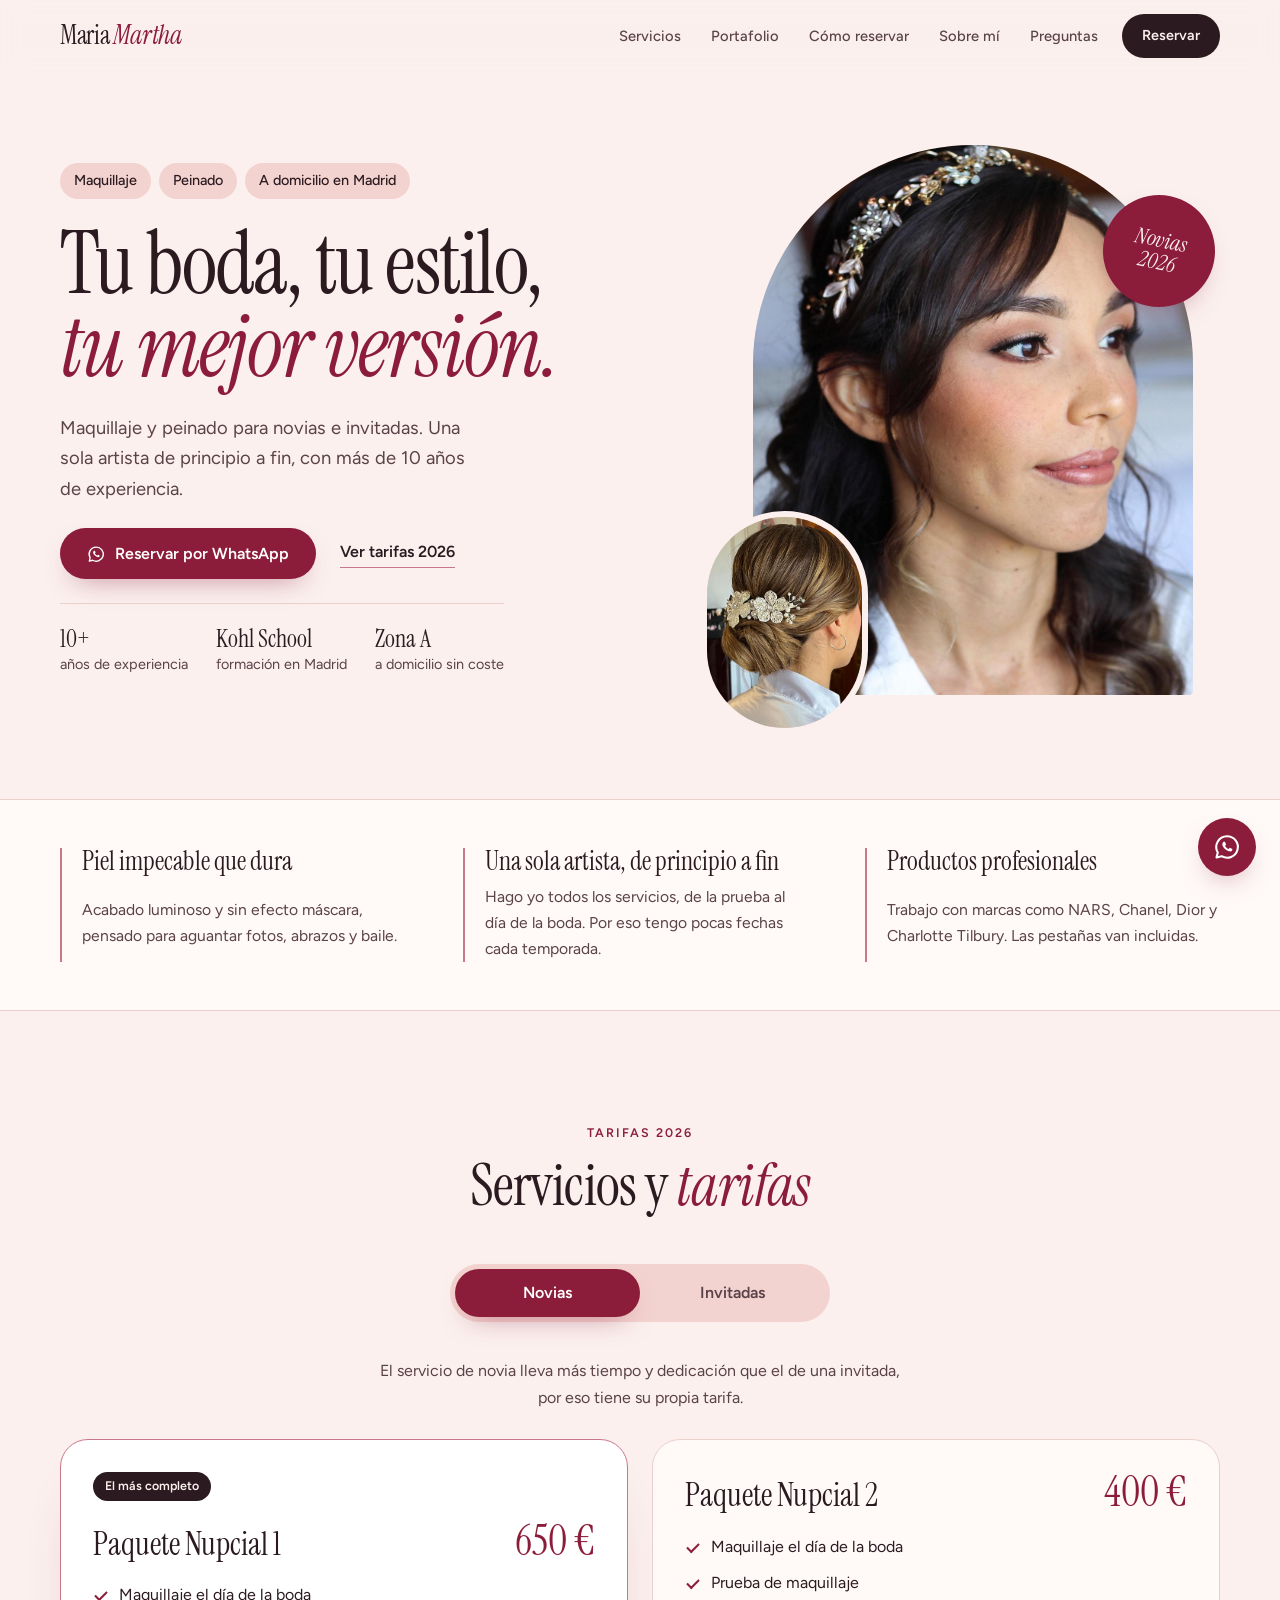
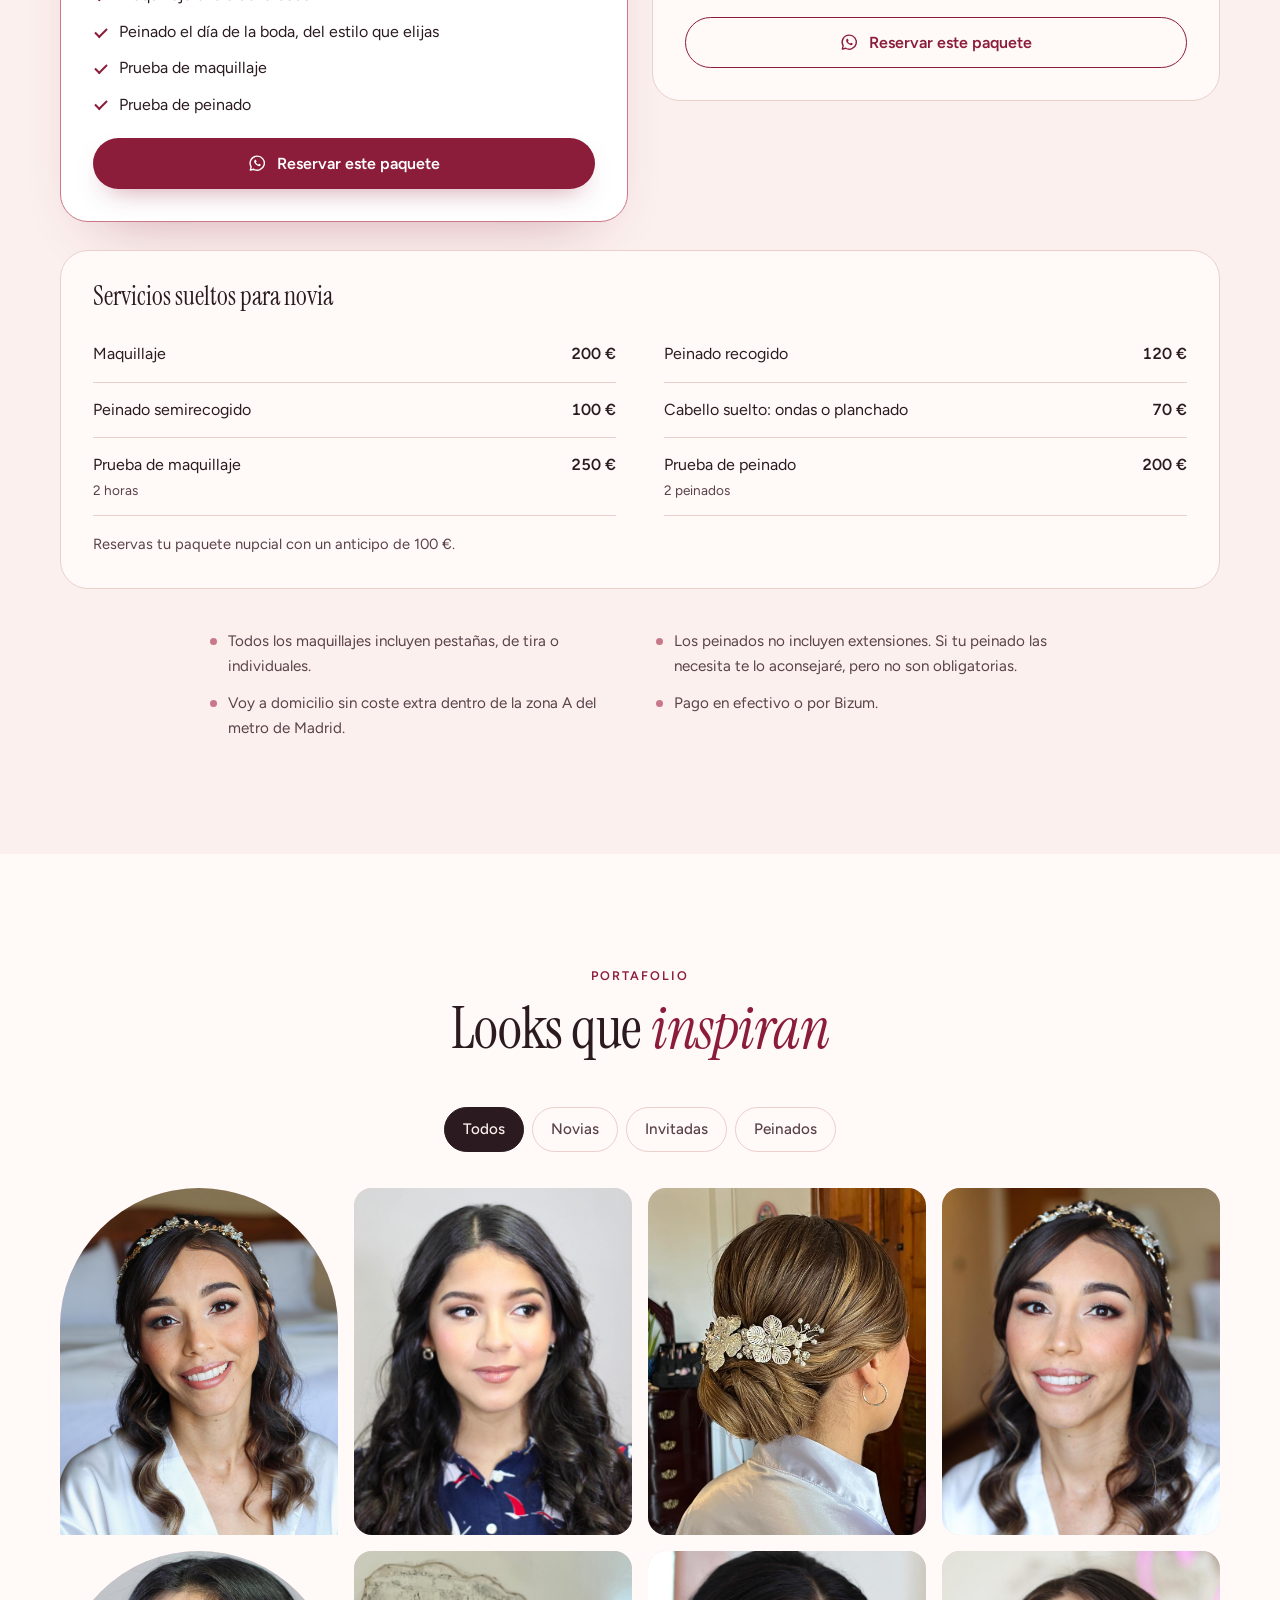
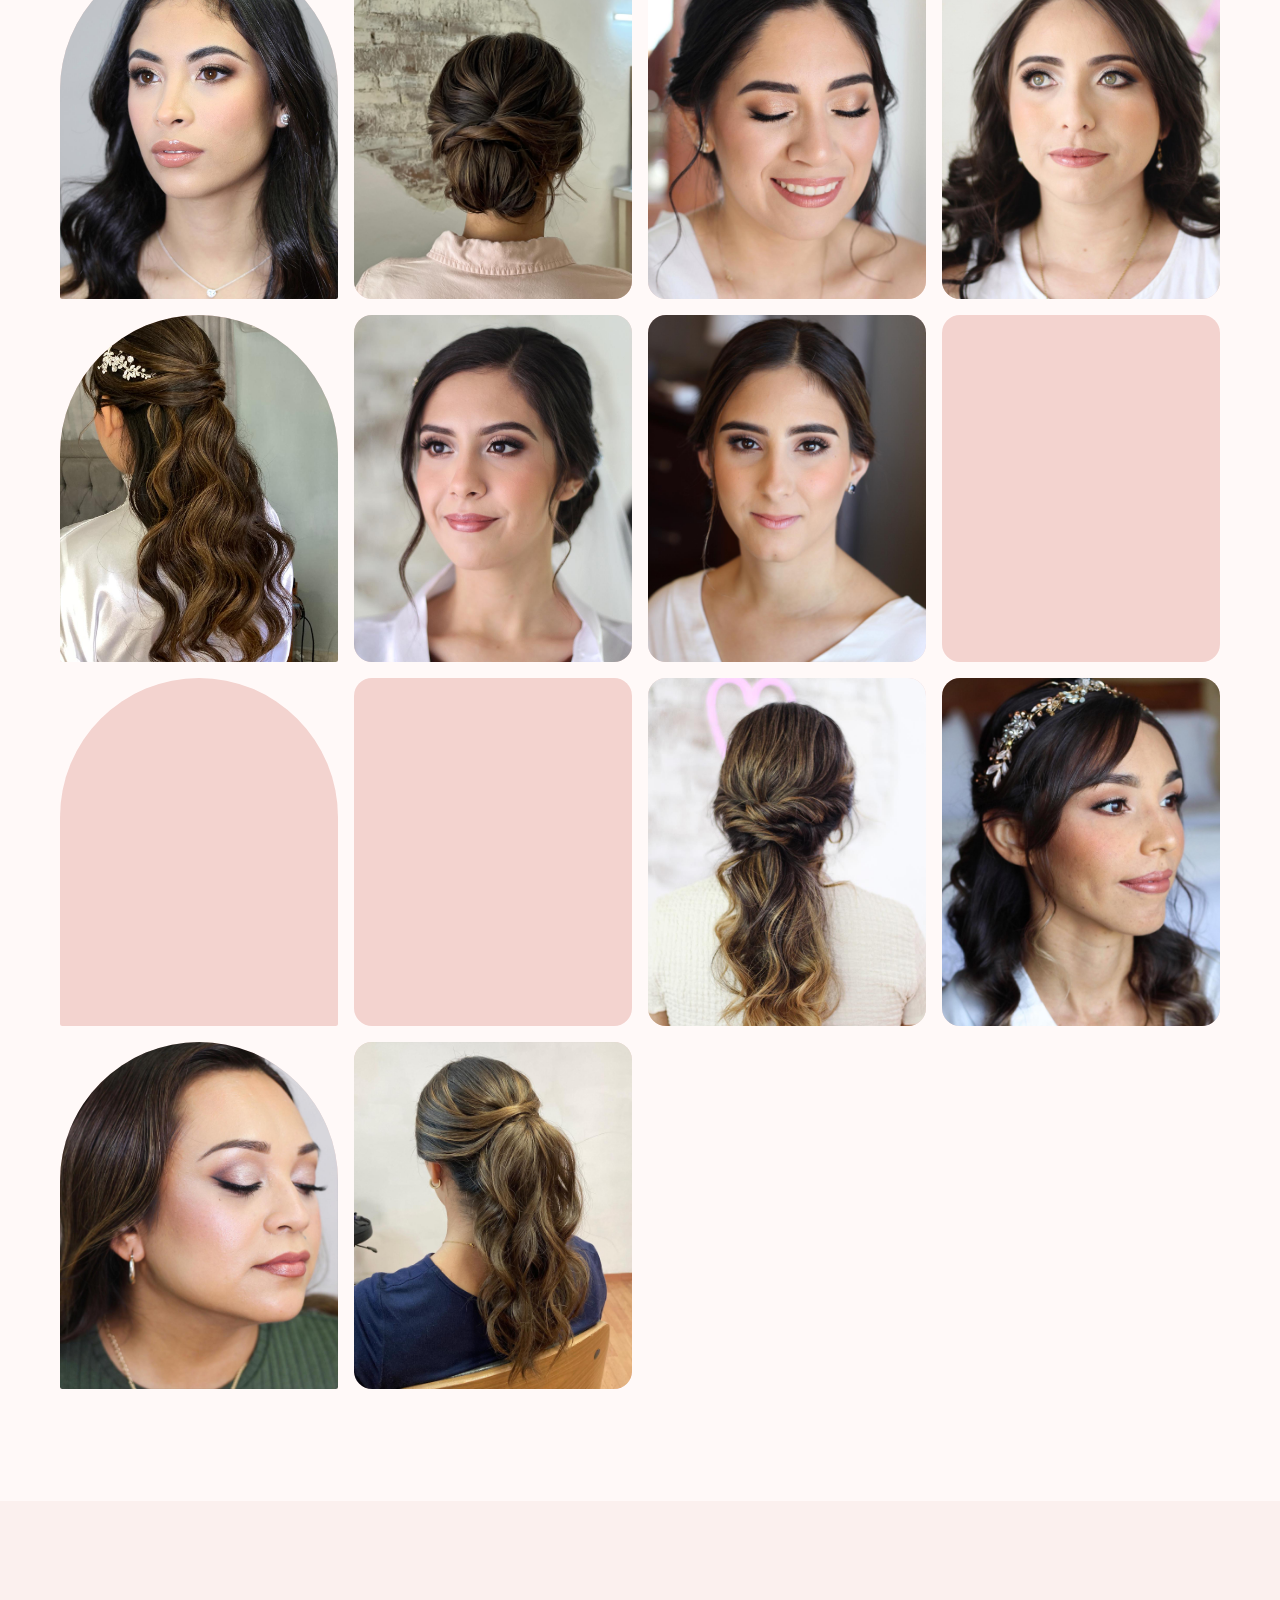
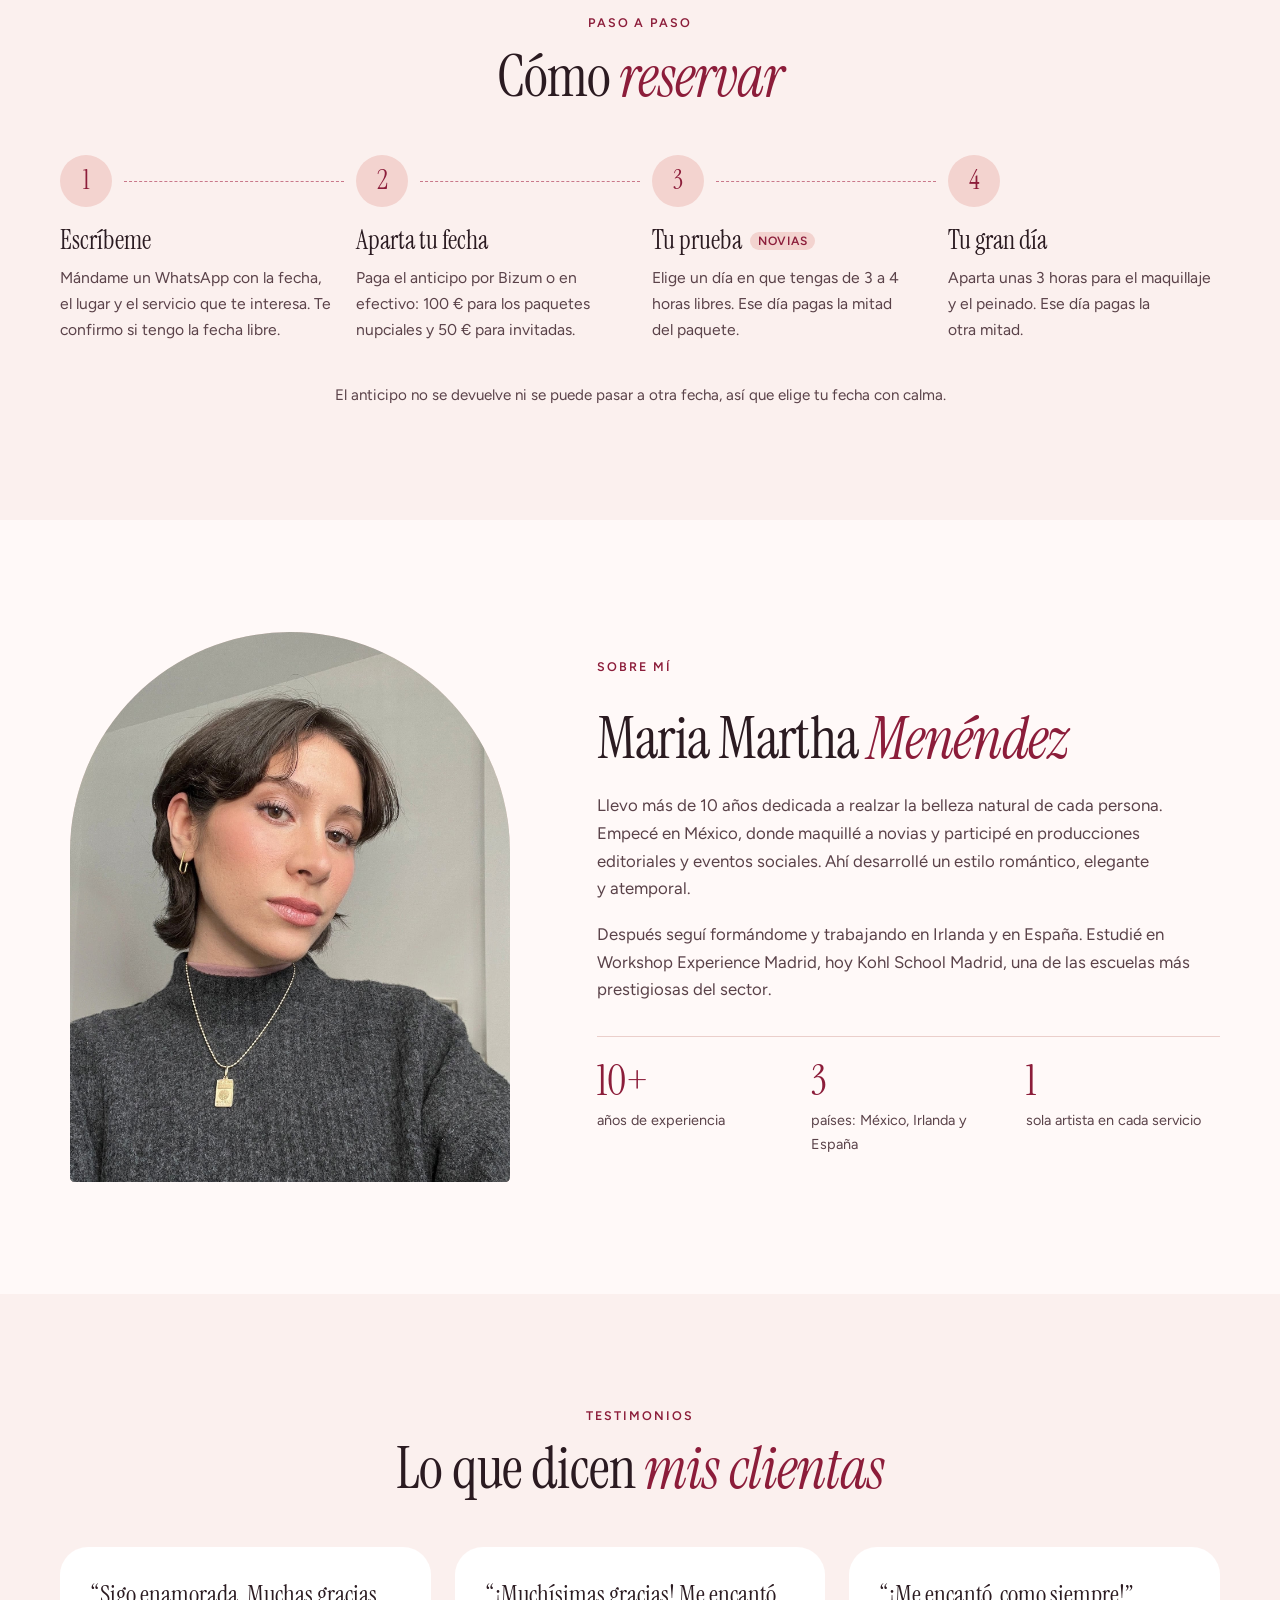
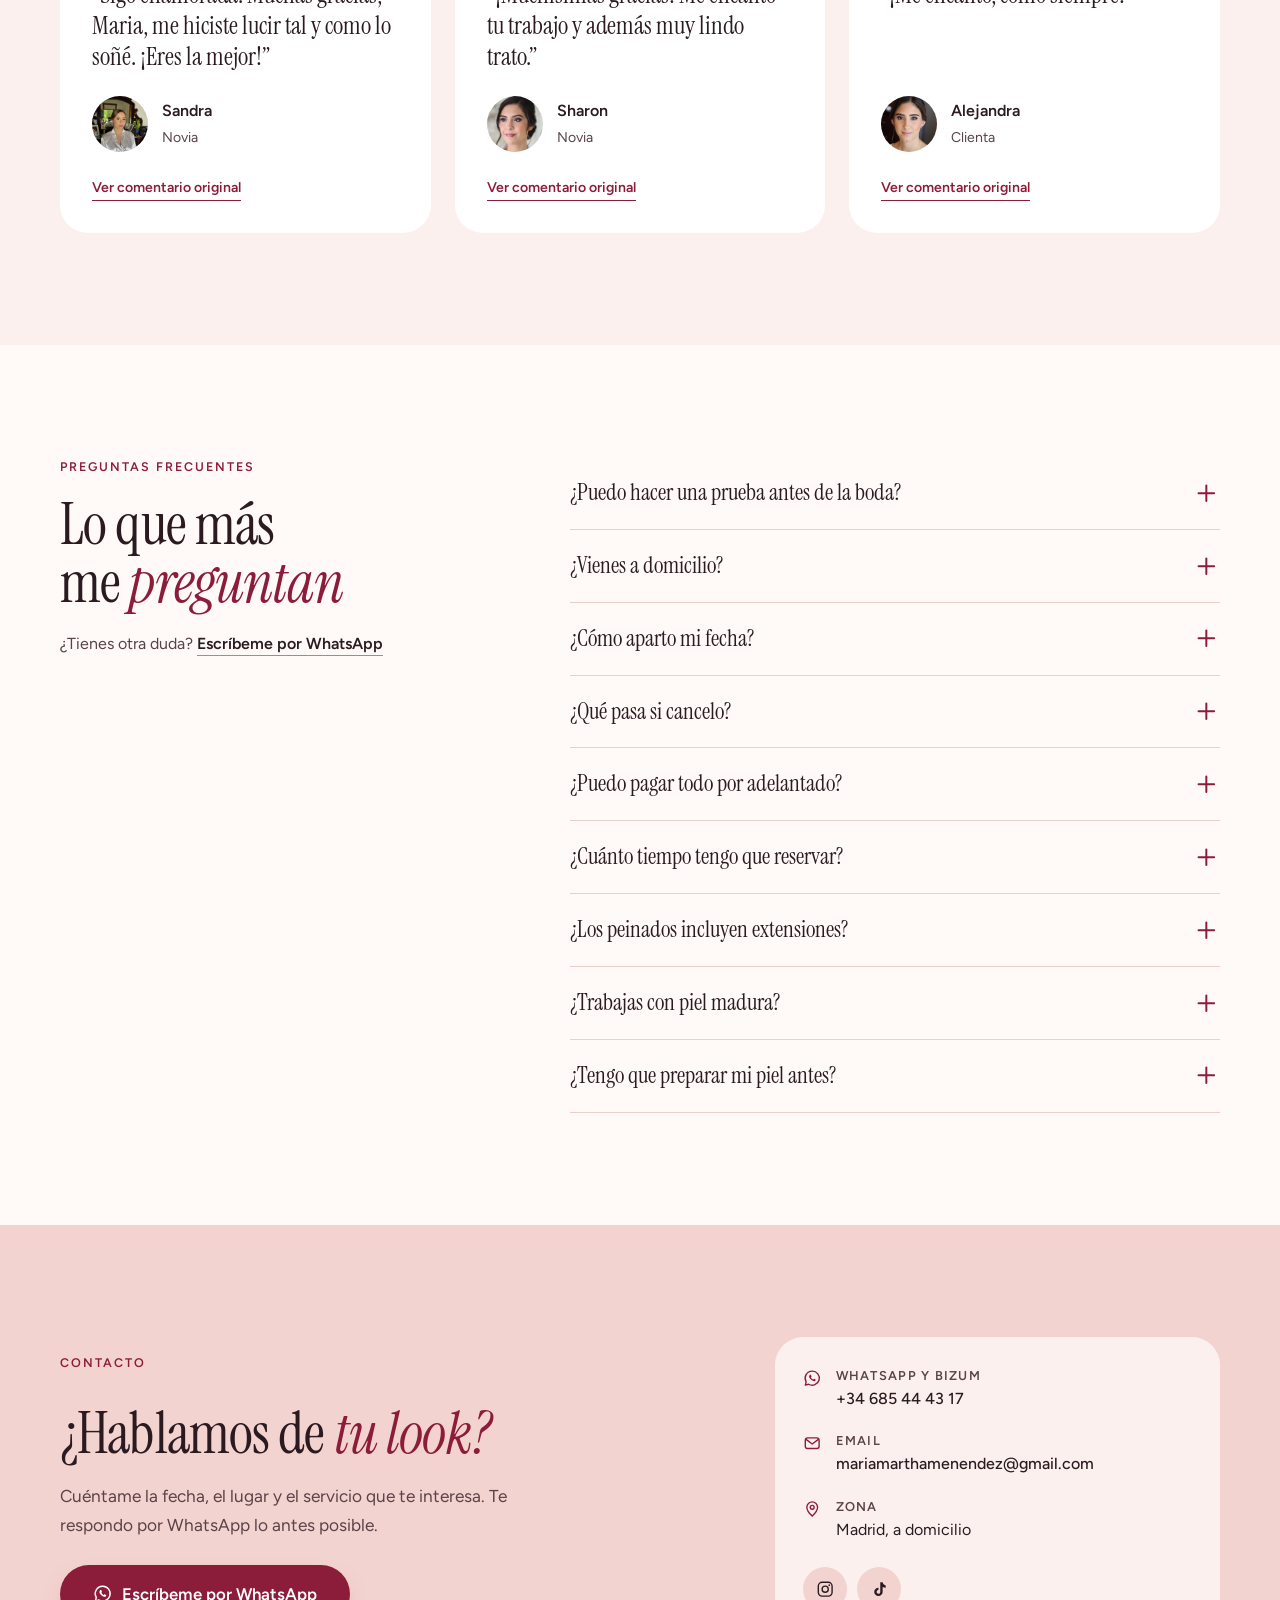
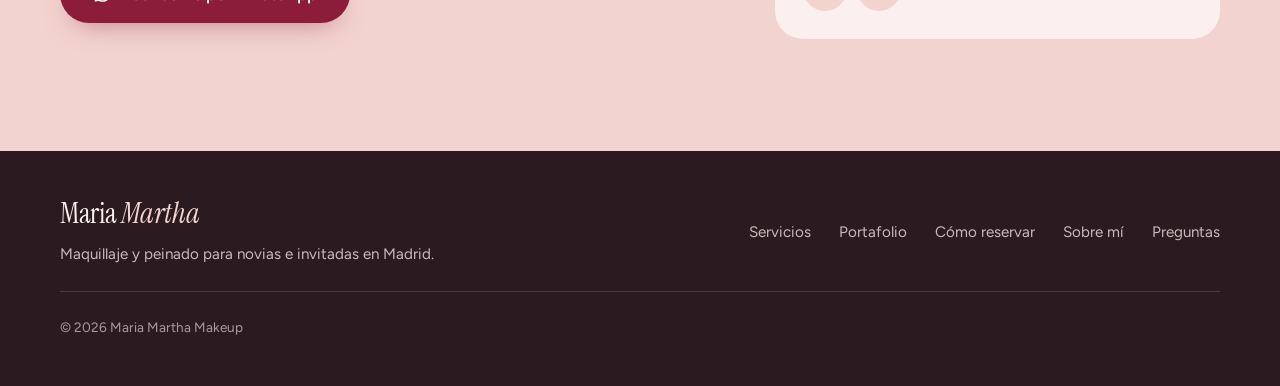
==== commit d25168ef: "Use the live Netlify URL for sharing previews and SEO - Absolute og:image plus og:url, og:site_name " ====
--- a/index.html
+++ b/index.html
@@ -7,13 +7,19 @@
 <meta name="description" content="Maquillaje y peinado para novias e invitadas en Madrid. Servicio a domicilio sin coste extra en la zona A. Más de 10 años de experiencia. Reserva por WhatsApp.">
 <meta name="theme-color" content="#FBF0EE">
 <link rel="icon" href="favicon.svg" type="image/svg+xml">
+<link rel="canonical" href="https://mariamarthamakeup.netlify.app/">
 <script>document.documentElement.className = 'js';</script>
 
 <meta property="og:type" content="website">
 <meta property="og:locale" content="es_ES">
+<meta property="og:url" content="https://mariamarthamakeup.netlify.app/">
+<meta property="og:site_name" content="Maria Martha Makeup">
 <meta property="og:title" content="Maria Martha Makeup · Novias e invitadas en Madrid">
 <meta property="og:description" content="Maquillaje y peinado a domicilio en Madrid. Paquetes nupciales, pruebas y servicios para invitadas.">
-<meta property="og:image" content="Fotos%20Maquillaje/IMG-20260705-WA0017.jpg">
+<meta property="og:image" content="https://mariamarthamakeup.netlify.app/Fotos%20Maquillaje/IMG-20260705-WA0017.jpg">
+<meta property="og:image:width" content="1282">
+<meta property="og:image:height" content="1600">
+<meta property="og:image:alt" content="Novia de perfil con tocado dorado y maquillaje luminoso">
 <meta name="twitter:card" content="summary_large_image">
 
 <link rel="preconnect" href="https://fonts.googleapis.com">
@@ -26,6 +32,8 @@
   "@context": "https://schema.org",
   "@type": "BeautySalon",
   "name": "Maria Martha Makeup",
+  "url": "https://mariamarthamakeup.netlify.app/",
+  "image": "https://mariamarthamakeup.netlify.app/Fotos%20Maquillaje/IMG-20260705-WA0017.jpg",
   "description": "Maquillaje y peinado para novias e invitadas en Madrid, a domicilio.",
   "telephone": "+34685444317",
   "email": "mariamarthamenendez@gmail.com",
@@ -459,7 +467,7 @@
   <button class="lightbox__close" aria-label="Cerrar"><svg class="icon"><use href="#i-close"/></svg></button>
   <button class="lightbox__nav lightbox__nav--prev" aria-label="Foto anterior"><svg class="icon"><use href="#i-left"/></svg></button>
   <figure class="lightbox__figure">
-    <img class="lightbox__img" src="" alt="">
+    <img class="lightbox__img" alt="">
     <figcaption class="lightbox__caption"></figcaption>
   </figure>
   <button class="lightbox__nav lightbox__nav--next" aria-label="Foto siguiente"><svg class="icon"><use href="#i-right"/></svg></button>
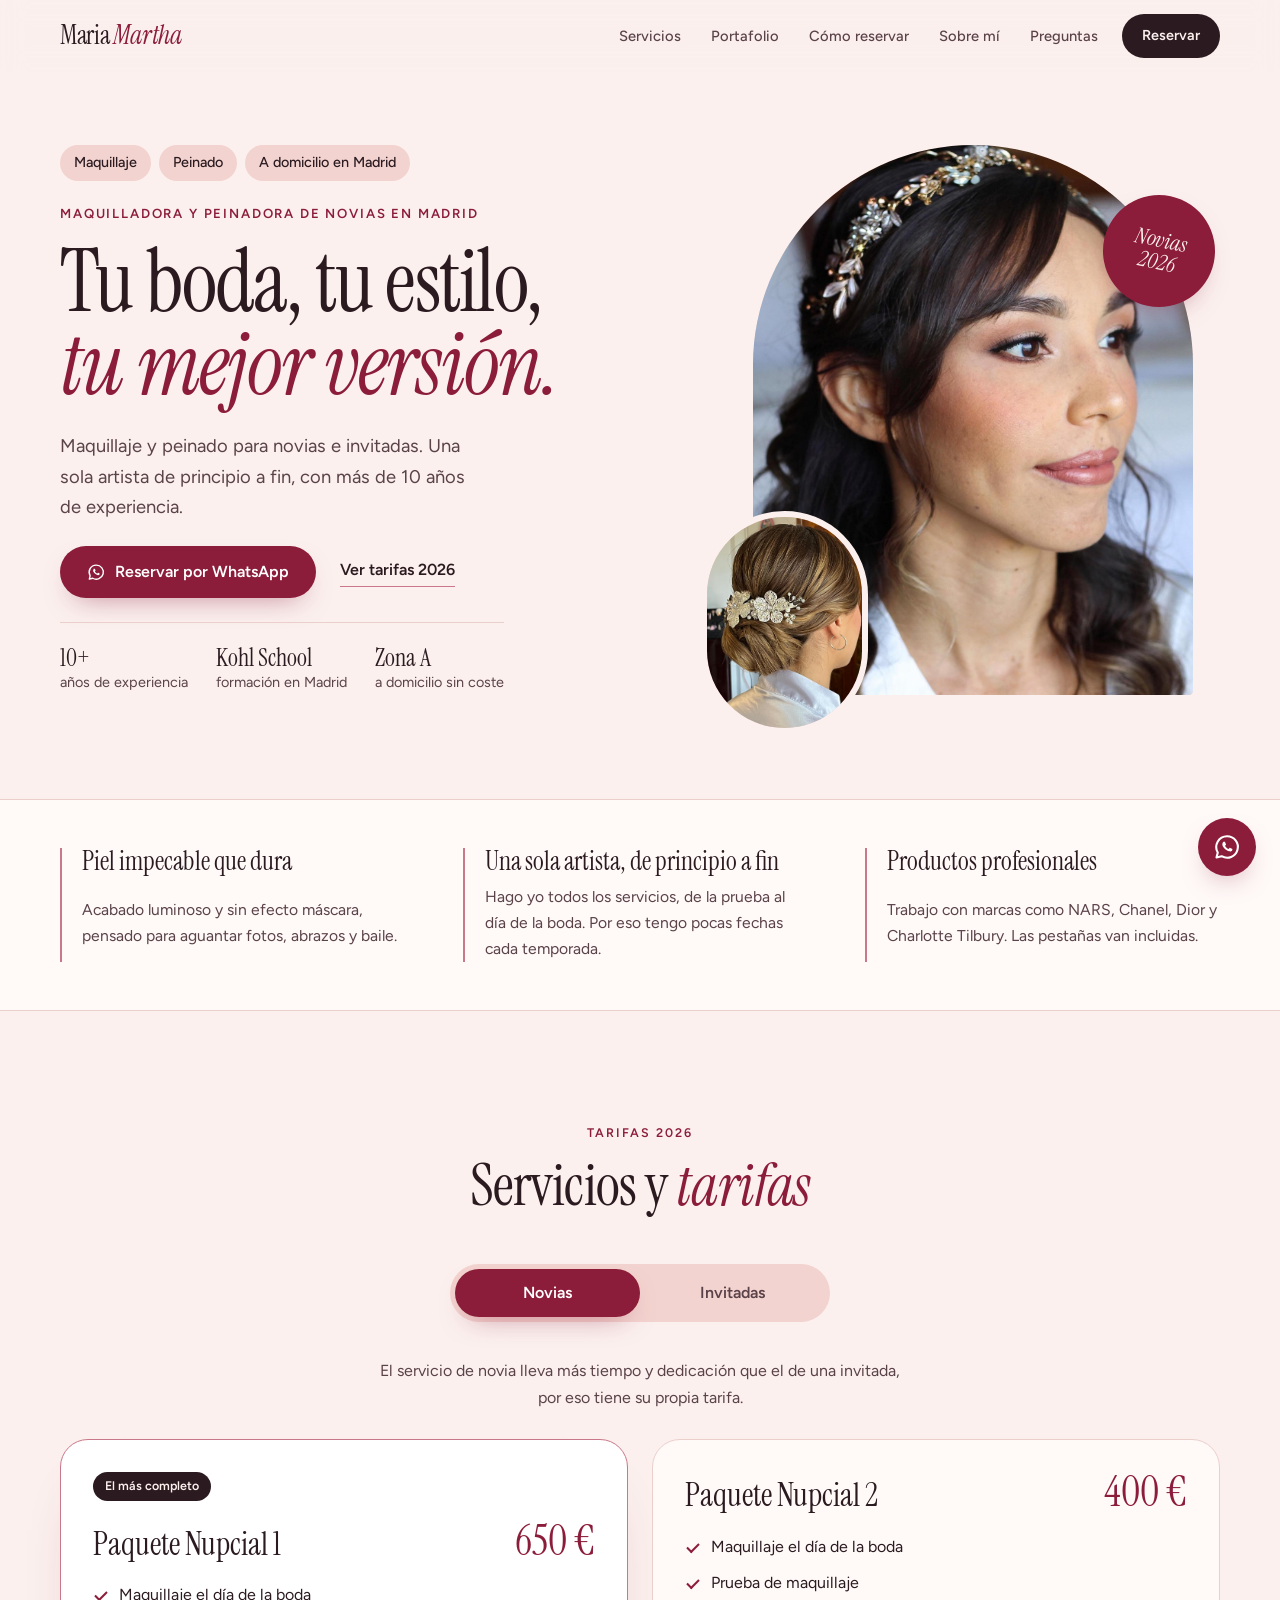
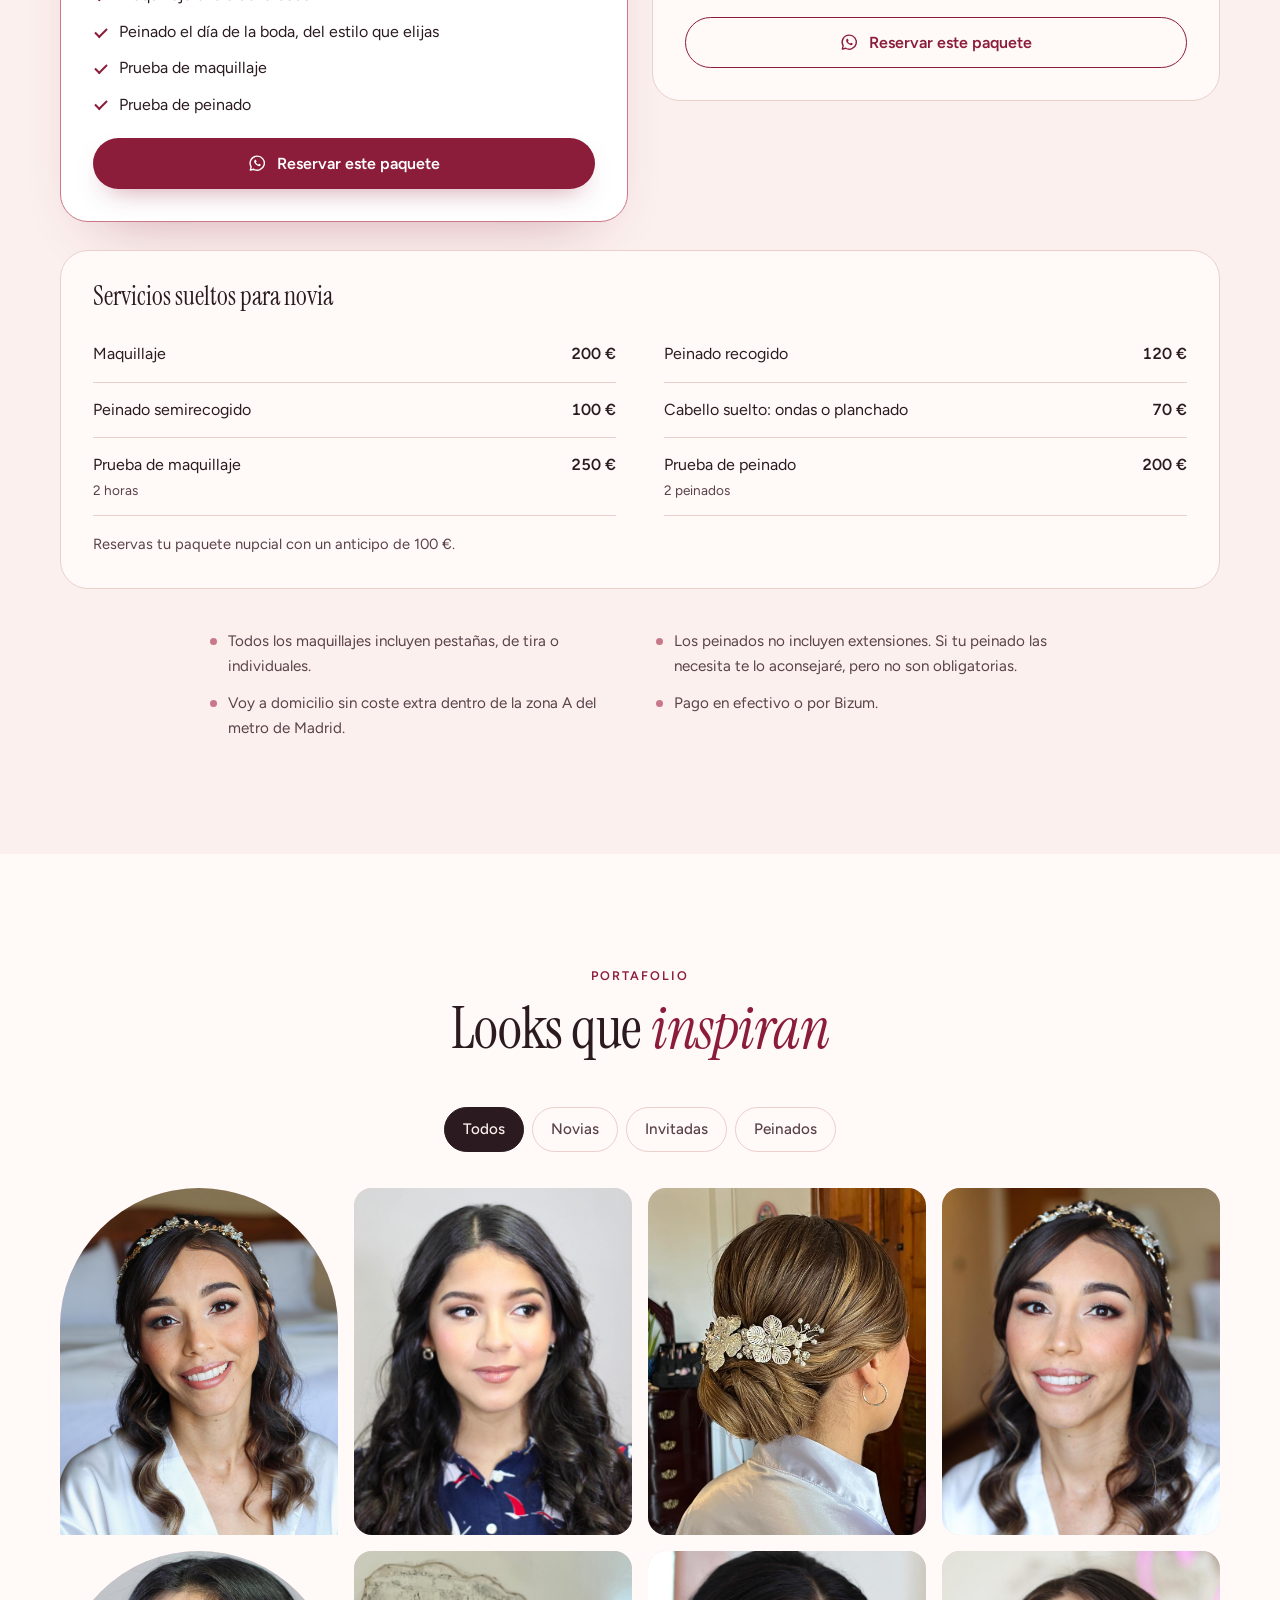
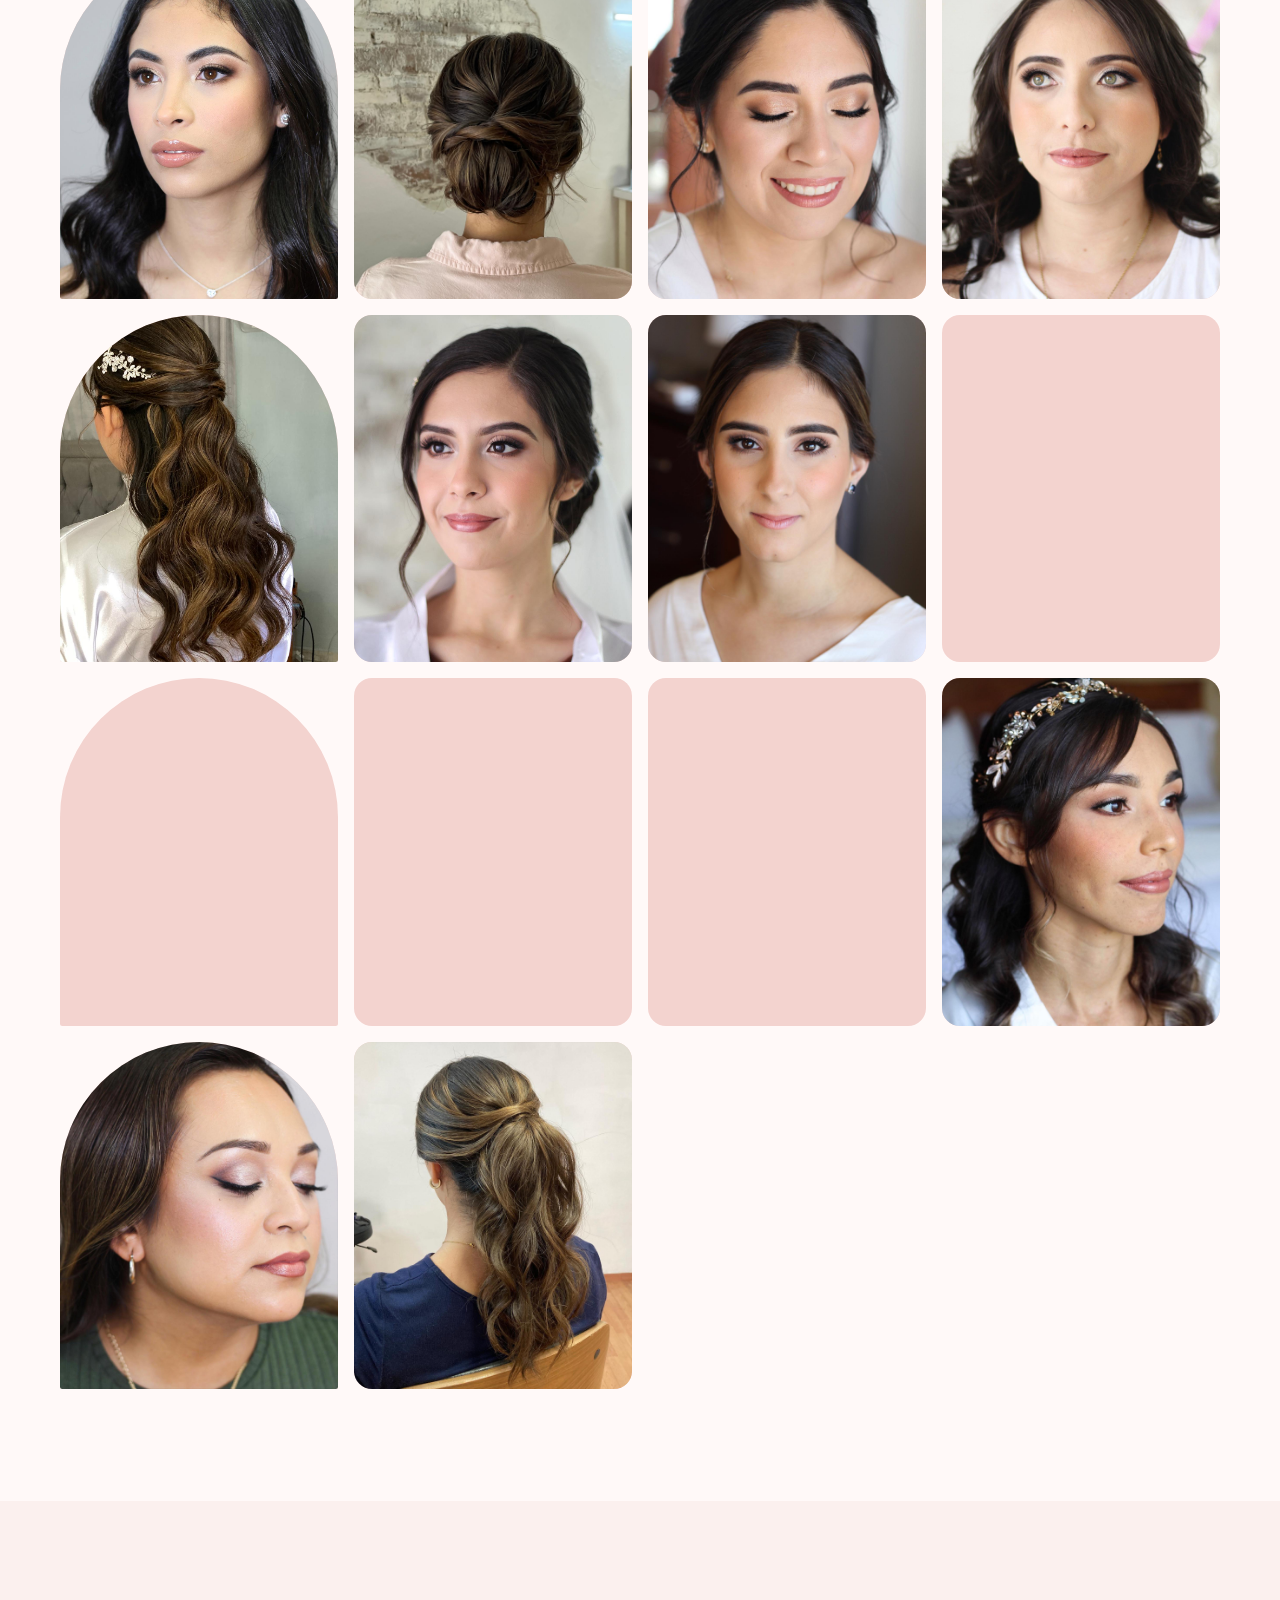
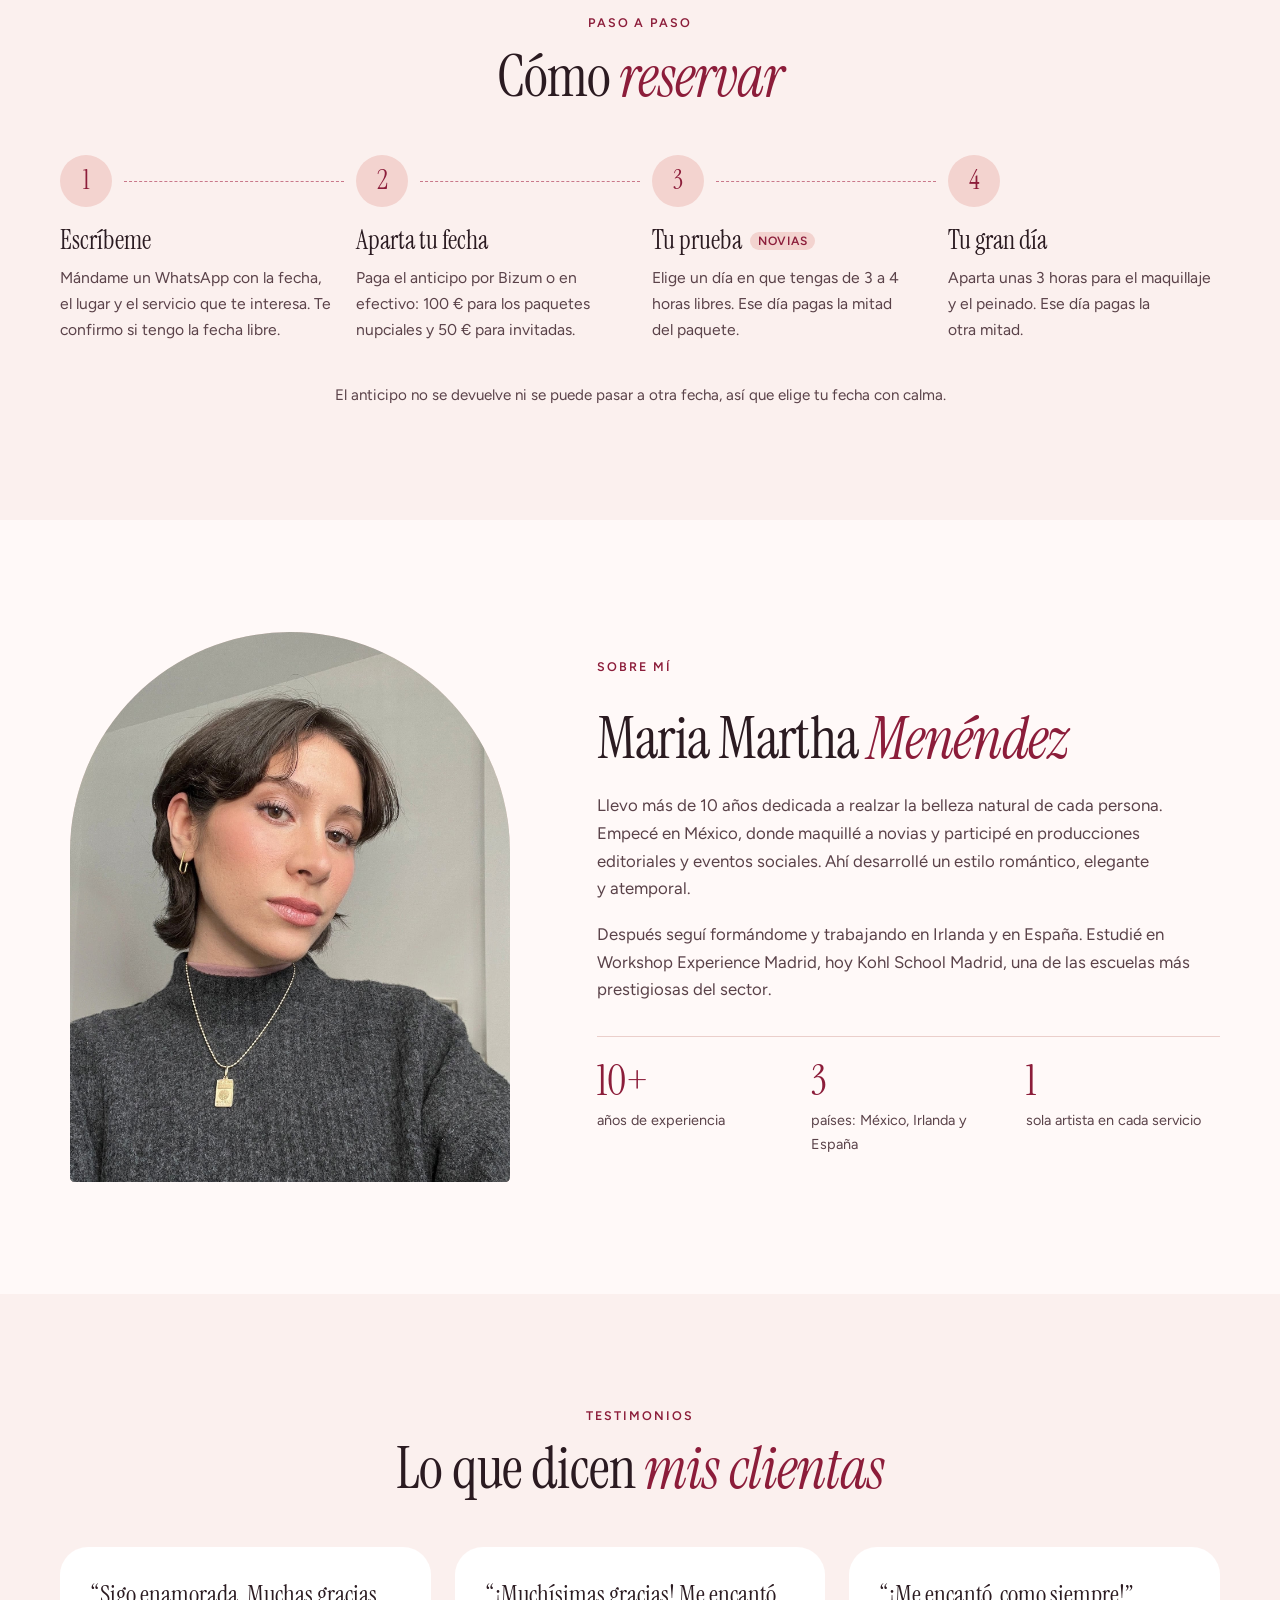
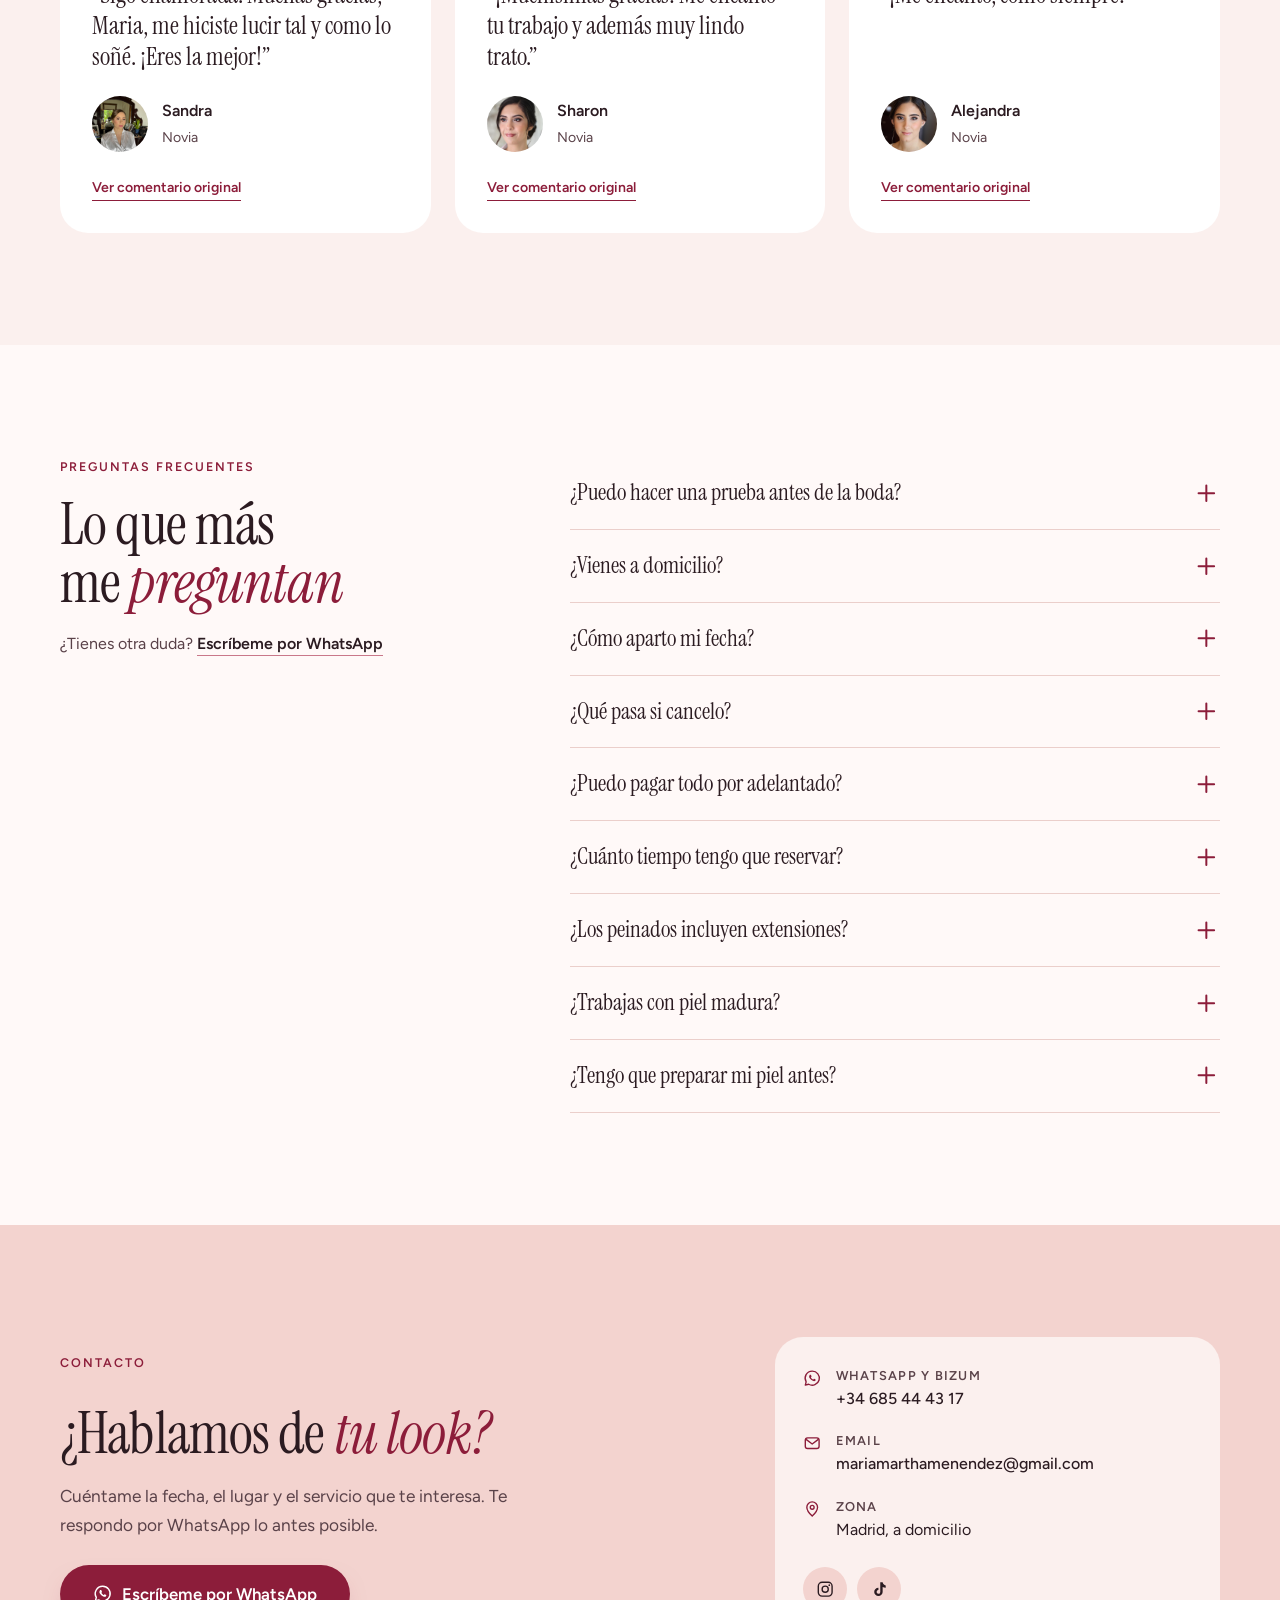
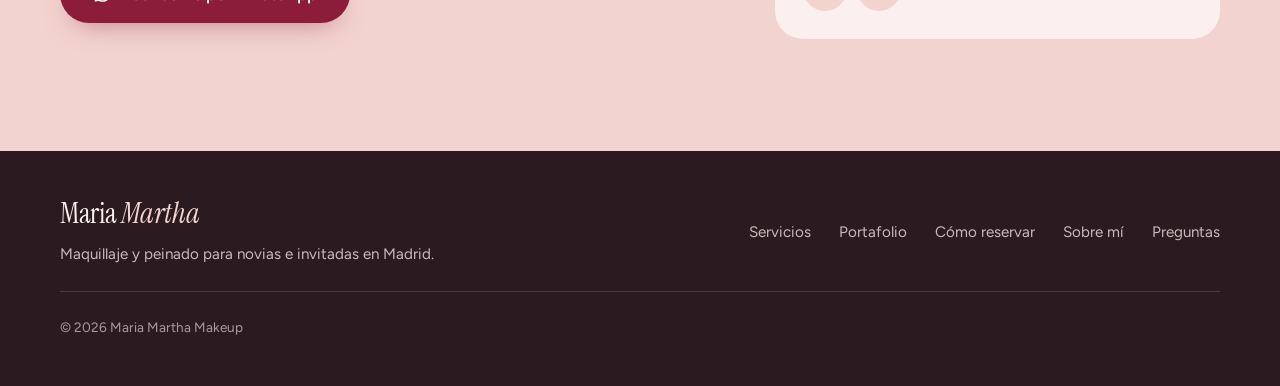
==== commit 789743c1: "SEO quick wins, WA0021 as bride photo and centered social icons - Remove the catch-all /* -> /index." ====
--- a/index.html
+++ b/index.html
@@ -3,8 +3,8 @@
 <head>
 <meta charset="UTF-8">
 <meta name="viewport" content="width=device-width, initial-scale=1.0">
-<title>Maria Martha Makeup · Maquillaje y peinado para novias en Madrid</title>
-<meta name="description" content="Maquillaje y peinado para novias e invitadas en Madrid. Servicio a domicilio sin coste extra en la zona A. Más de 10 años de experiencia. Reserva por WhatsApp.">
+<title>Maquilladora y peinadora de novias en Madrid | Maria Martha</title>
+<meta name="description" content="Maquilladora y peinadora de novias e invitadas en Madrid. A domicilio sin coste en zona A, más de 10 años de experiencia y tarifas 2026. Reserva por WhatsApp.">
 <meta name="theme-color" content="#FBF0EE">
 <link rel="icon" href="favicon.svg" type="image/svg+xml">
 <link rel="canonical" href="https://mariamarthamakeup.netlify.app/">
@@ -14,7 +14,7 @@
 <meta property="og:locale" content="es_ES">
 <meta property="og:url" content="https://mariamarthamakeup.netlify.app/">
 <meta property="og:site_name" content="Maria Martha Makeup">
-<meta property="og:title" content="Maria Martha Makeup · Novias e invitadas en Madrid">
+<meta property="og:title" content="Maria Martha · Maquilladora de novias en Madrid">
 <meta property="og:description" content="Maquillaje y peinado a domicilio en Madrid. Paquetes nupciales, pruebas y servicios para invitadas.">
 <meta property="og:image" content="https://mariamarthamakeup.netlify.app/Fotos%20Maquillaje/IMG-20260705-WA0017.jpg">
 <meta property="og:image:width" content="1282">
@@ -34,7 +34,7 @@
   "name": "Maria Martha Makeup",
   "url": "https://mariamarthamakeup.netlify.app/",
   "image": "https://mariamarthamakeup.netlify.app/Fotos%20Maquillaje/IMG-20260705-WA0017.jpg",
-  "description": "Maquillaje y peinado para novias e invitadas en Madrid, a domicilio.",
+  "description": "Maquilladora y peinadora de novias e invitadas en Madrid, a domicilio.",
   "telephone": "+34685444317",
   "email": "mariamarthamenendez@gmail.com",
   "areaServed": "Madrid",
@@ -43,7 +43,20 @@
   "sameAs": [
     "https://www.instagram.com/mariamarthamakeup",
     "https://www.tiktok.com/@mariamartha99"
-  ]
+  ],
+  "hasOfferCatalog": {
+    "@type": "OfferCatalog",
+    "name": "Tarifas 2026",
+    "itemListElement": [
+      { "@type": "Offer", "price": "650", "priceCurrency": "EUR", "itemOffered": { "@type": "Service", "name": "Paquete Nupcial 1", "description": "Maquillaje y peinado el día de la boda, con prueba de maquillaje y de peinado" } },
+      { "@type": "Offer", "price": "400", "priceCurrency": "EUR", "itemOffered": { "@type": "Service", "name": "Paquete Nupcial 2", "description": "Maquillaje el día de la boda con prueba de maquillaje" } },
+      { "@type": "Offer", "price": "200", "priceCurrency": "EUR", "itemOffered": { "@type": "Service", "name": "Maquillaje de novia" } },
+      { "@type": "Offer", "price": "120", "priceCurrency": "EUR", "itemOffered": { "@type": "Service", "name": "Peinado recogido de novia" } },
+      { "@type": "Offer", "price": "100", "priceCurrency": "EUR", "itemOffered": { "@type": "Service", "name": "Maquillaje de invitada" } },
+      { "@type": "Offer", "price": "90", "priceCurrency": "EUR", "itemOffered": { "@type": "Service", "name": "Peinado recogido de invitada" } },
+      { "@type": "Offer", "price": "60", "priceCurrency": "EUR", "itemOffered": { "@type": "Service", "name": "Ondas Hollywood" } }
+    ]
+  }
 }
 </script>
 </head>
@@ -101,7 +114,7 @@
         <li class="chip">Peinado</li>
         <li class="chip">A domicilio en Madrid</li>
       </ul>
-      <h1 class="hero__title">Tu boda, tu estilo, <em>tu mejor versión.</em></h1>
+      <h1 class="hero__title"><span class="hero__kicker">Maquilladora y peinadora de novias en Madrid</span>Tu boda, tu estilo, <em>tu mejor versión.</em></h1>
       <p class="hero__desc">Maquillaje y peinado para novias e invitadas. Una sola artista de principio a fin, con más de 10 años de experiencia.</p>
       <div class="hero__ctas">
         <a class="btn btn--primary" href="https://wa.me/34685444317" data-wa target="_blank" rel="noopener">
@@ -264,7 +277,7 @@
       <li class="gallery__item" data-cat="invitadas"><button class="gallery__btn" aria-label="Ampliar foto"><img loading="lazy" decoding="async" src="Fotos%20Maquillaje/IMG-20260705-WA0024.jpg" alt="Maquillaje que resalta los ojos verdes, con labios nude" width="1280" height="1600"></button></li>
       <li class="gallery__item" data-cat="peinados"><button class="gallery__btn" aria-label="Ampliar foto"><img loading="lazy" decoding="async" src="Fotos%20Maquillaje/IMG-20260705-WA0011.jpg" alt="Semirecogido con ondas y tocado de hojas" width="1200" height="1600" style="--pos: 42% 55%; --zoom: 1.3;"></button></li>
       <li class="gallery__item" data-cat="novias"><button class="gallery__btn" aria-label="Ampliar foto"><img loading="lazy" decoding="async" src="Fotos%20Maquillaje/IMG-20260705-WA0014.jpg" alt="Novia con maquillaje natural y semirecogido" width="1066" height="1600"></button></li>
-      <li class="gallery__item" data-cat="invitadas"><button class="gallery__btn" aria-label="Ampliar foto"><img loading="lazy" decoding="async" src="Fotos%20Maquillaje/IMG-20260705-WA0021.jpg" alt="Maquillaje natural con piel uniforme y labios nude" width="1280" height="1600"></button></li>
+      <li class="gallery__item" data-cat="novias"><button class="gallery__btn" aria-label="Ampliar foto"><img loading="lazy" decoding="async" src="Fotos%20Maquillaje/IMG-20260705-WA0021.jpg" alt="Novia con maquillaje natural, piel uniforme y labios nude" width="1280" height="1600"></button></li>
       <li class="gallery__item" data-cat="peinados"><button class="gallery__btn" aria-label="Ampliar foto"><img loading="lazy" decoding="async" src="Fotos%20Maquillaje/IMG-20260705-WA0010.jpg" alt="Ondas Hollywood en melena larga" width="1280" height="1600" style="--pos: 55% 50%; --zoom: 1.2;"></button></li>
       <li class="gallery__item" data-cat="novias"><button class="gallery__btn" aria-label="Ampliar foto"><img loading="lazy" decoding="async" src="Fotos%20Maquillaje/IMG-20260705-WA0007.jpg" alt="Novia con bata de satén frente al tocador" width="1200" height="1600" style="--pos: 46% 26%; --zoom: 1.7;"></button></li>
       <li class="gallery__item" data-cat="invitadas"><button class="gallery__btn" aria-label="Ampliar foto"><img loading="lazy" decoding="async" src="Fotos%20Maquillaje/IMG-20260705-WA0025.jpg" alt="Maquillaje de ojos dorado con melena corta" width="1280" height="1600"></button></li>
@@ -354,7 +367,7 @@
         <blockquote>“¡Me encantó, como siempre!”</blockquote>
         <div class="testimonial__author">
           <img loading="lazy" decoding="async" src="Fotos%20Maquillaje/IMG-20260705-WA0021.jpg" alt="" width="1280" height="1600" style="--pos: 50% 25%;">
-          <div><strong>Alejandra</strong><span>Clienta</span></div>
+          <div><strong>Alejandra</strong><span>Novia</span></div>
         </div>
         <button class="testimonial__source" data-src="Testimonios/IMG-20260705-WA0021_Testimonio_Alejandra.jpg" data-alt="Comentario original de Alejandra en Instagram">Ver comentario original</button>
       </li>
--- a/css/styles.css
+++ b/css/styles.css
@@ -102,6 +102,8 @@
 .chip { background: var(--rubor); border-radius: var(--pill); padding: 6px 14px; font-size: .9rem; font-weight: 500; }
 .hero__title { font-family: var(--font-display); font-size: clamp(3rem, 7vw, 5.4rem); line-height: .96; letter-spacing: -.02em; }
 .hero__title em { color: var(--cereza); }
+/* Linea pequeña dentro del H1: dice a Google (y a la clienta) que hace y donde */
+.hero__kicker { display: block; margin-bottom: 18px; font-family: var(--font-body); font-size: .82rem; font-weight: 600; line-height: 1.4; letter-spacing: .14em; text-transform: uppercase; color: var(--cereza); }
 .hero__desc { font-size: 1.15rem; color: var(--tinta-soft); max-width: 40ch; }
 .hero__ctas { display: flex; flex-wrap: wrap; align-items: center; gap: 16px 24px; }
 .hero__facts { display: flex; flex-wrap: wrap; gap: 10px 28px; padding-top: 22px; border-top: 1px solid var(--rubor-line); font-size: .9rem; color: var(--tinta-soft); }
@@ -295,7 +297,7 @@
   .hero { padding-block: 20px 56px; }
   .hero__container { gap: 20px; }
   .hero__content { display: contents; }
-  .chips { order: 1; }
+  .chips { display: none; } /* en movil ya lo dice la linea pequeña del titular */
   .hero__title { order: 2; font-size: clamp(2.6rem, 11vw, 3.4rem); }
   .hero__art { order: 3; width: min(68%, 300px); margin: 4px 0 18px; }
   .hero__desc { order: 4; font-size: 1.05rem; }
@@ -325,7 +327,7 @@
 
   /* Zonas de toque comodas para el dedo */
   .link, .testimonial__source { display: inline-block; padding-block: 10px 4px; }
-  .contact__info a { display: inline-block; padding-block: 4px; }
+  .contact__info div > a { display: inline-block; padding-block: 4px; }
   .footer__links a { display: inline-block; padding-block: 8px; }
   .testimonial blockquote { font-size: 1.4rem; }
   body { padding-bottom: 84px; }
